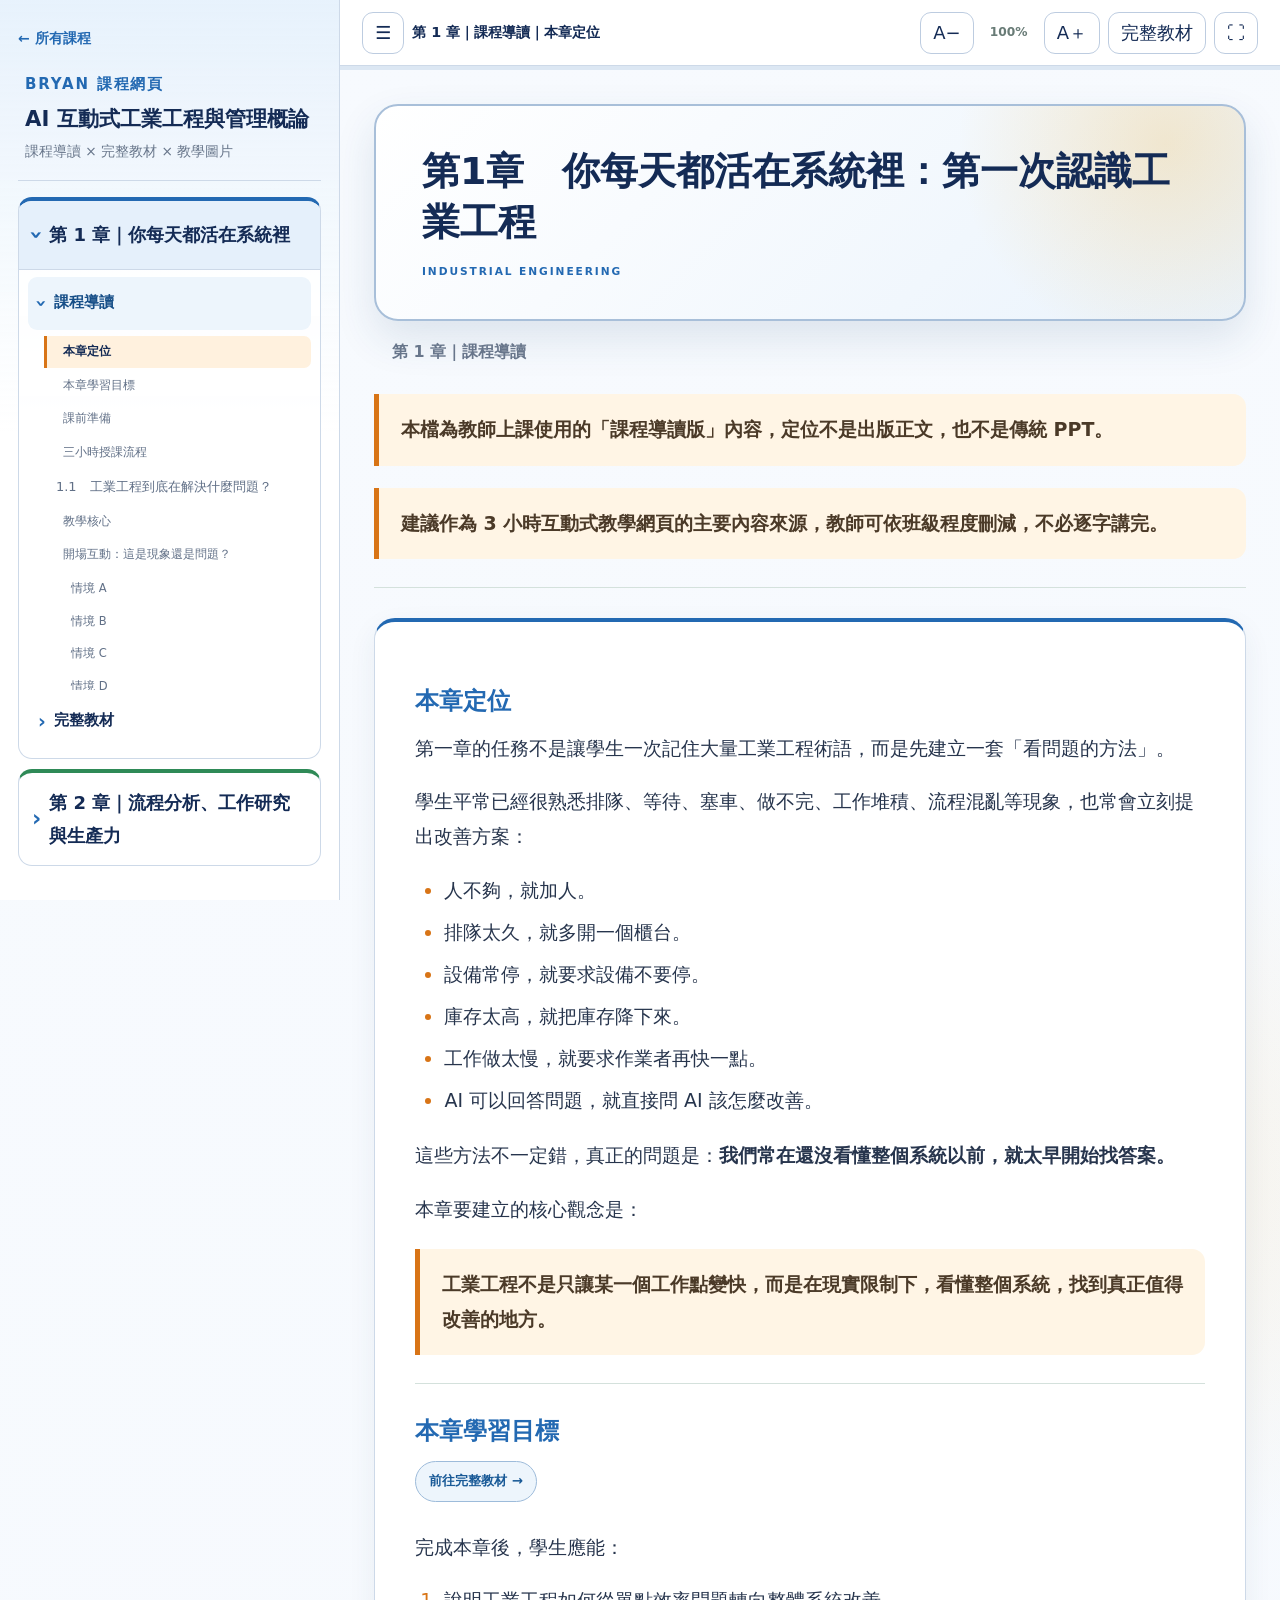
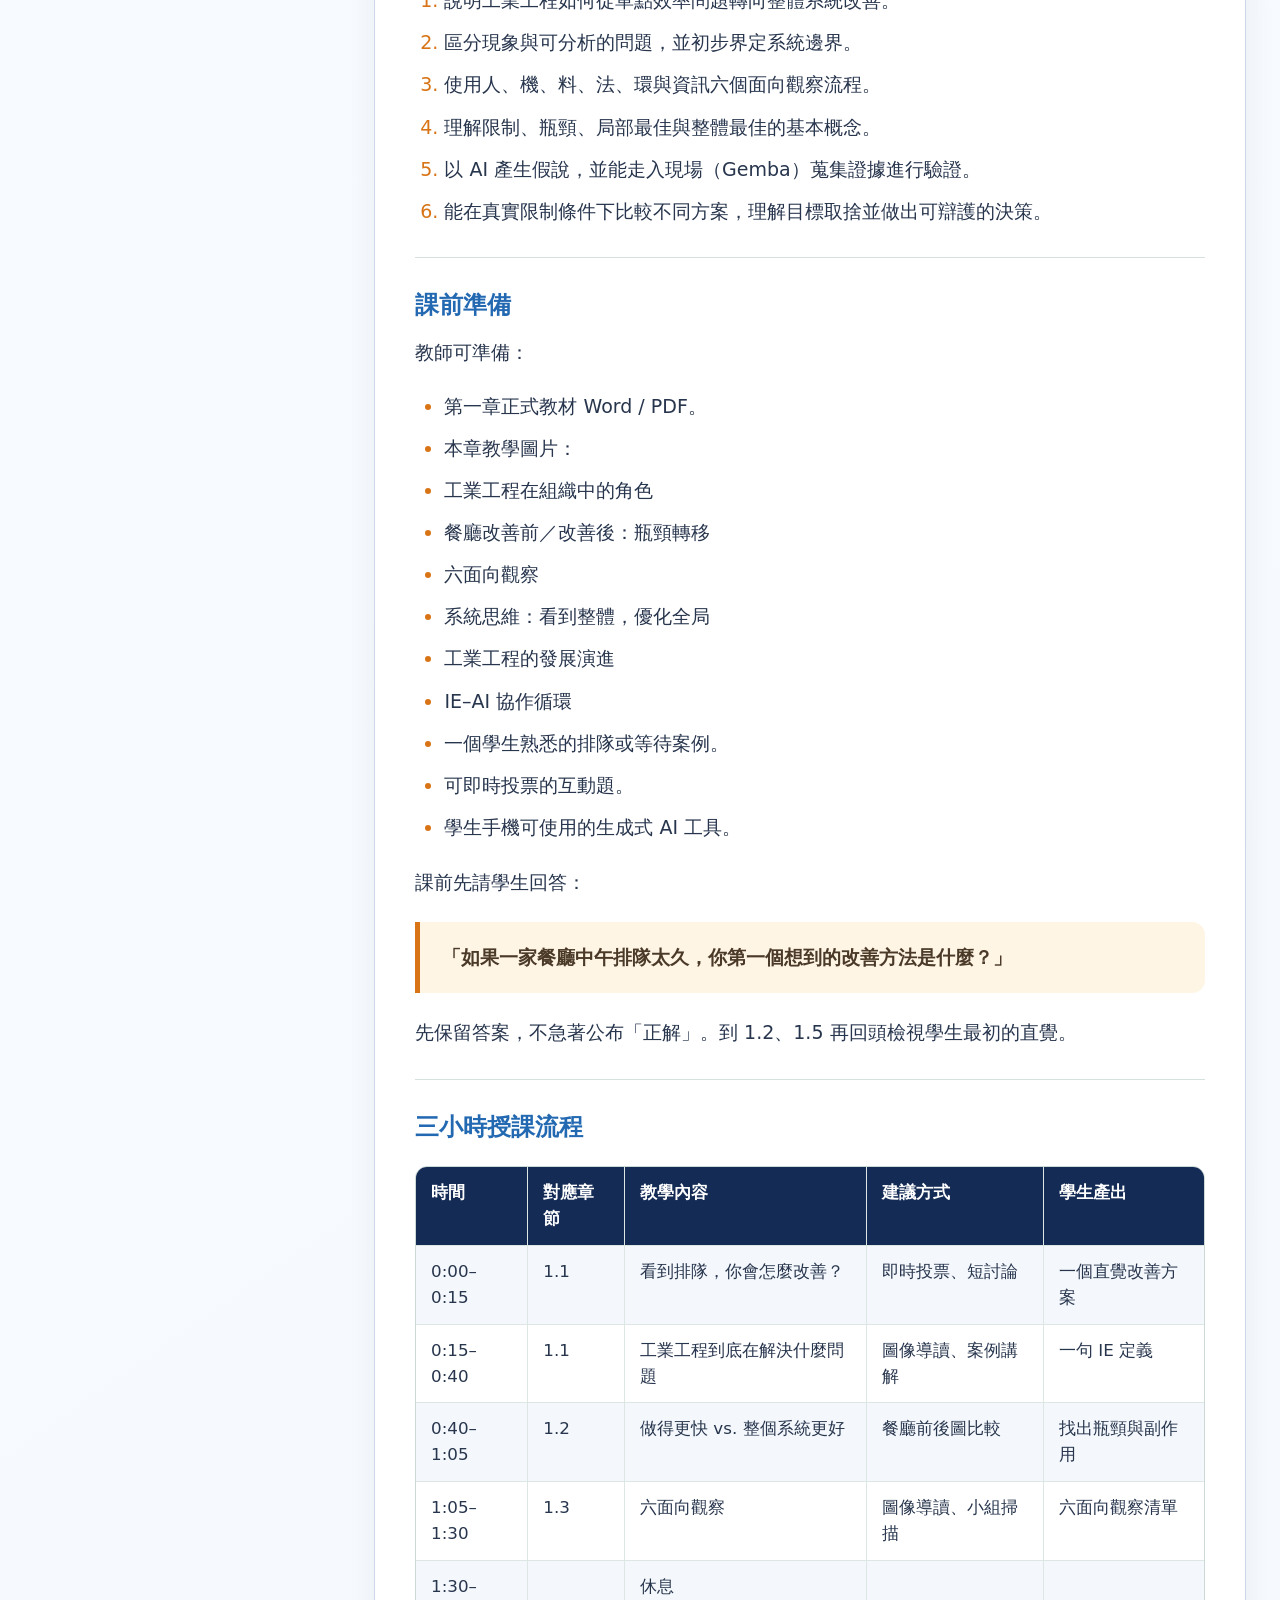
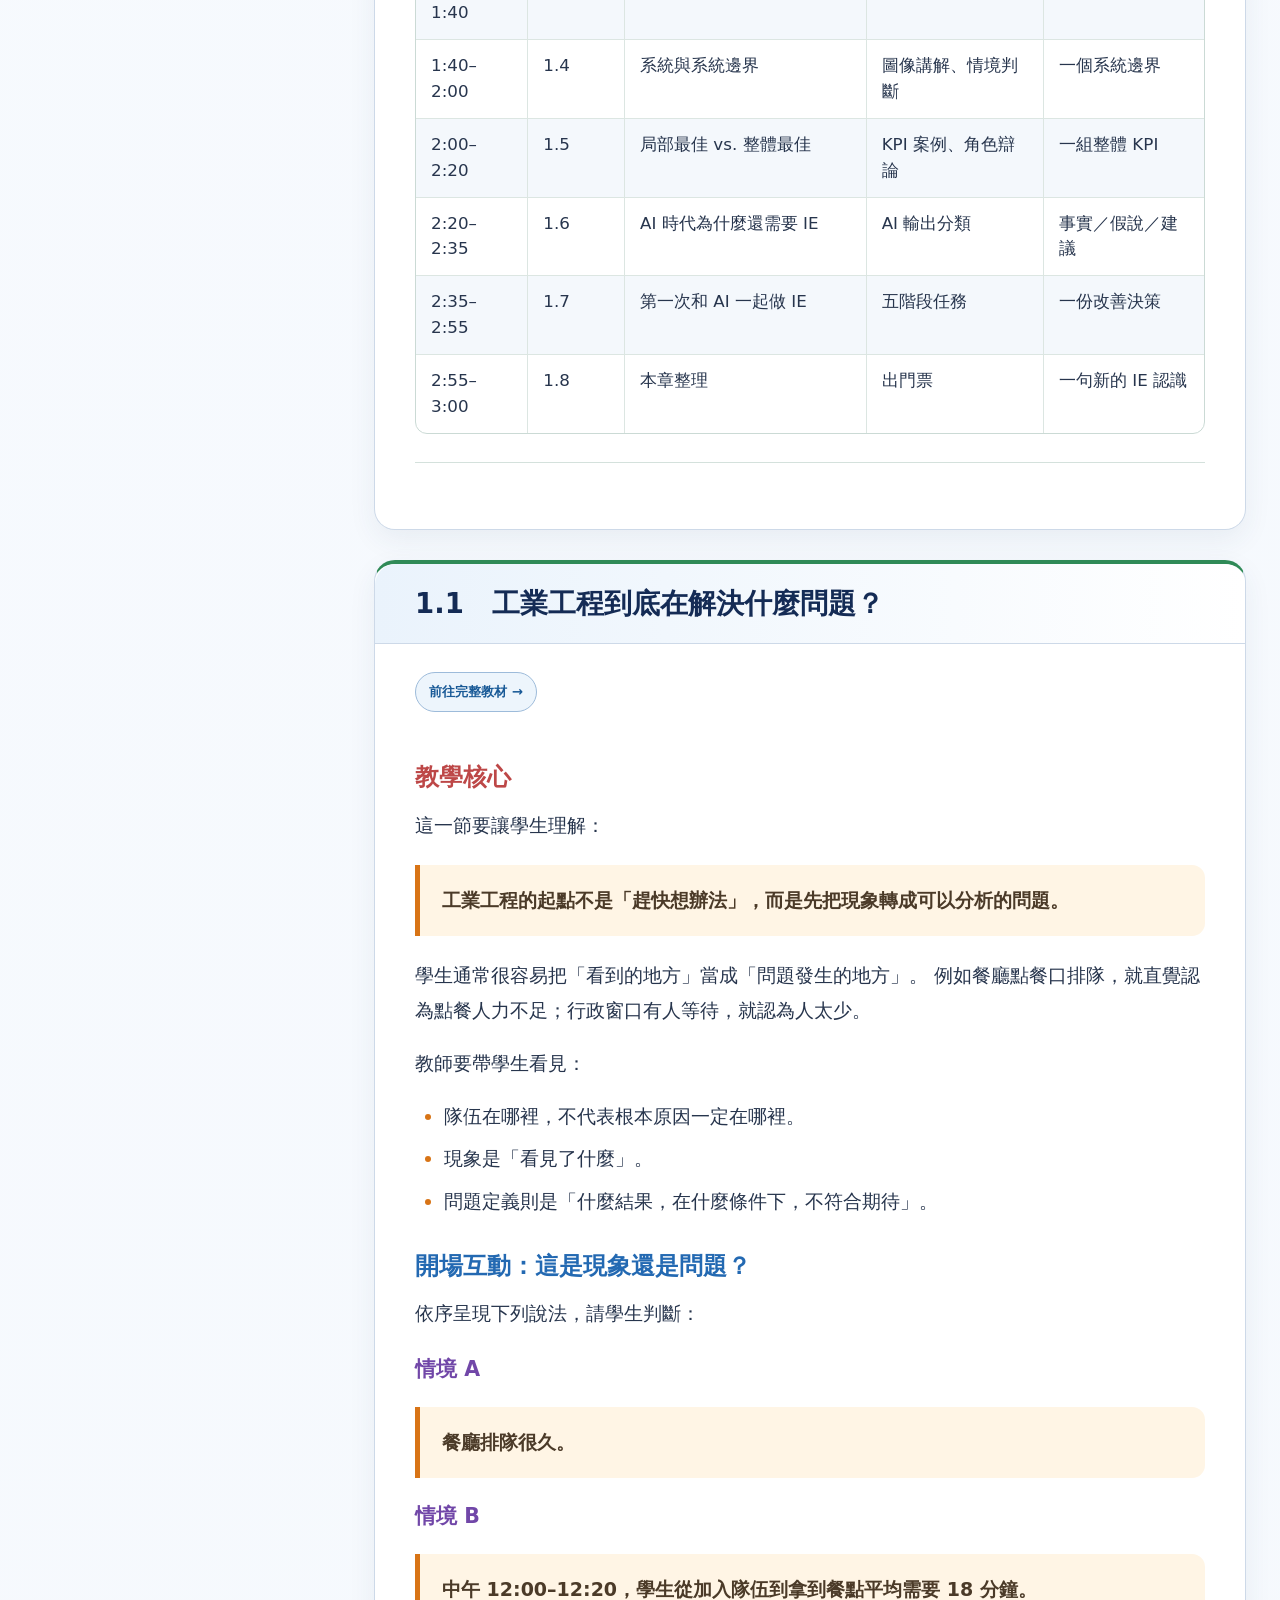
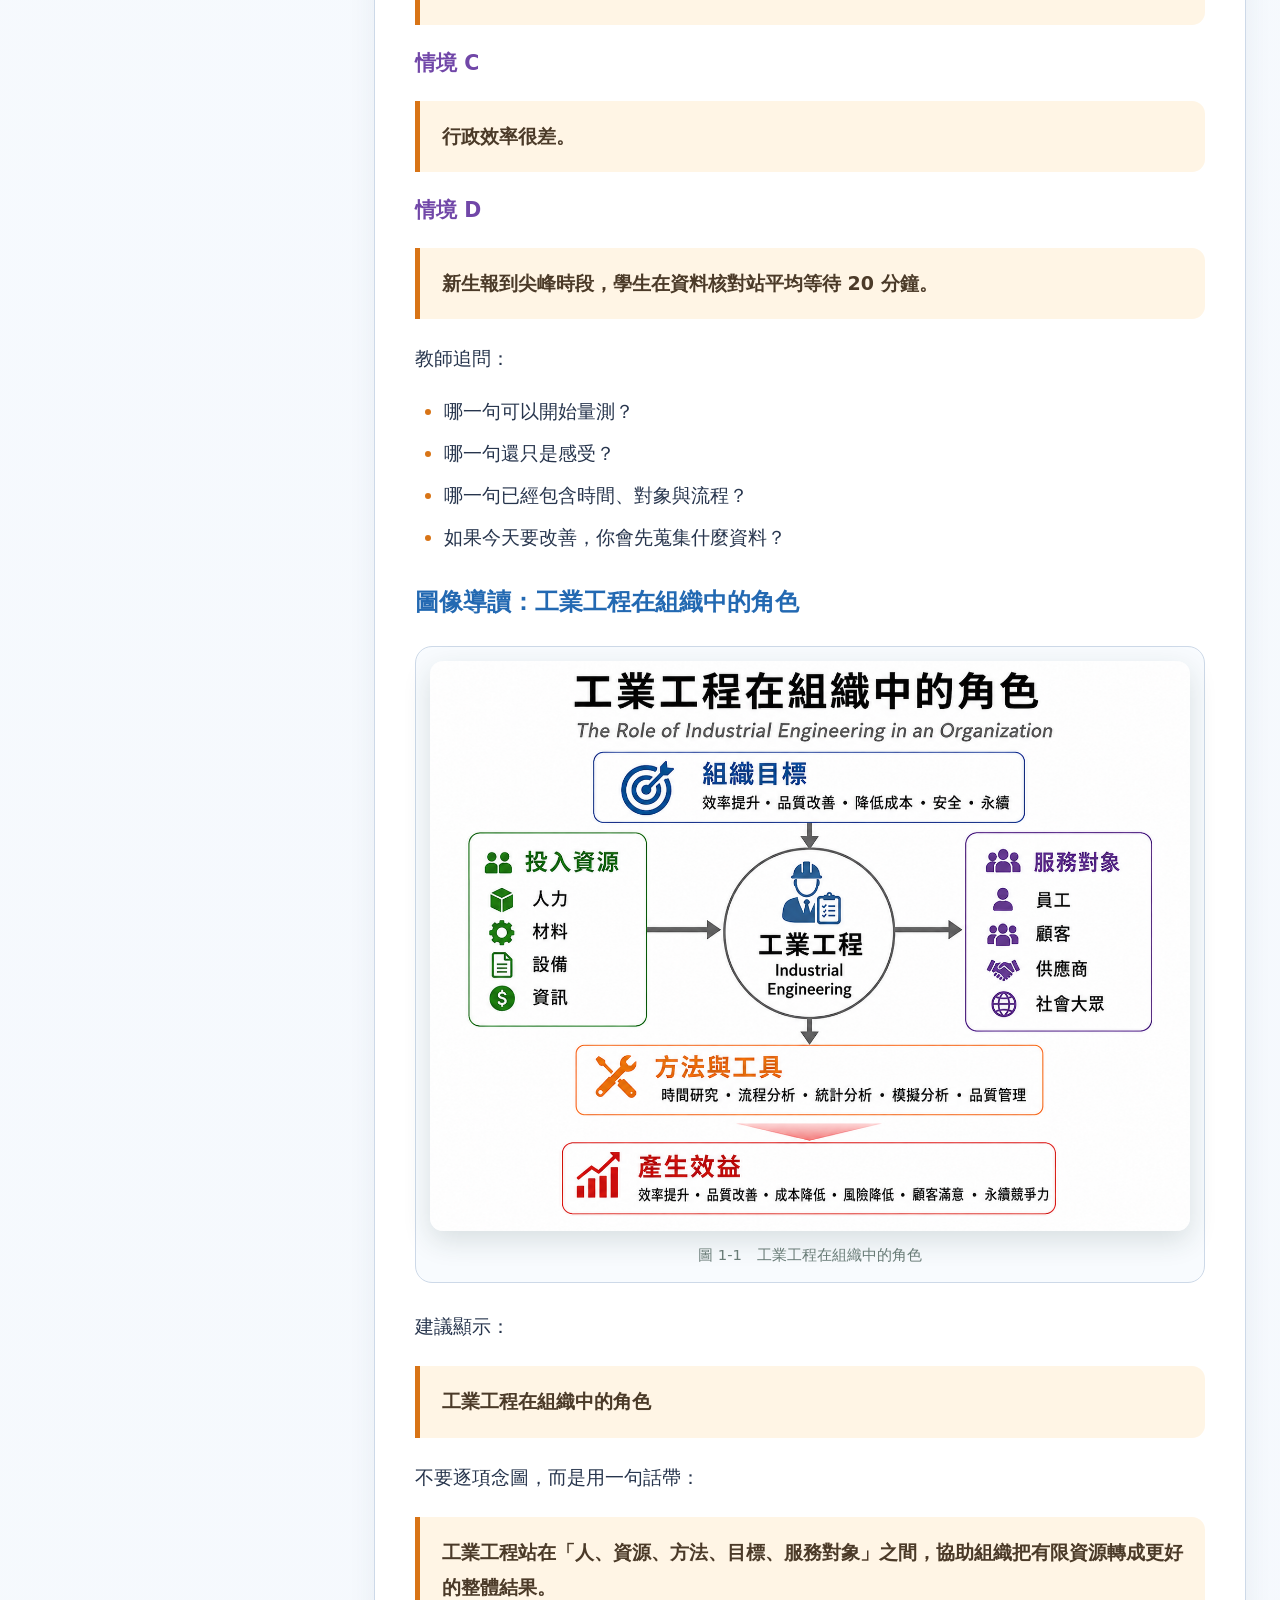
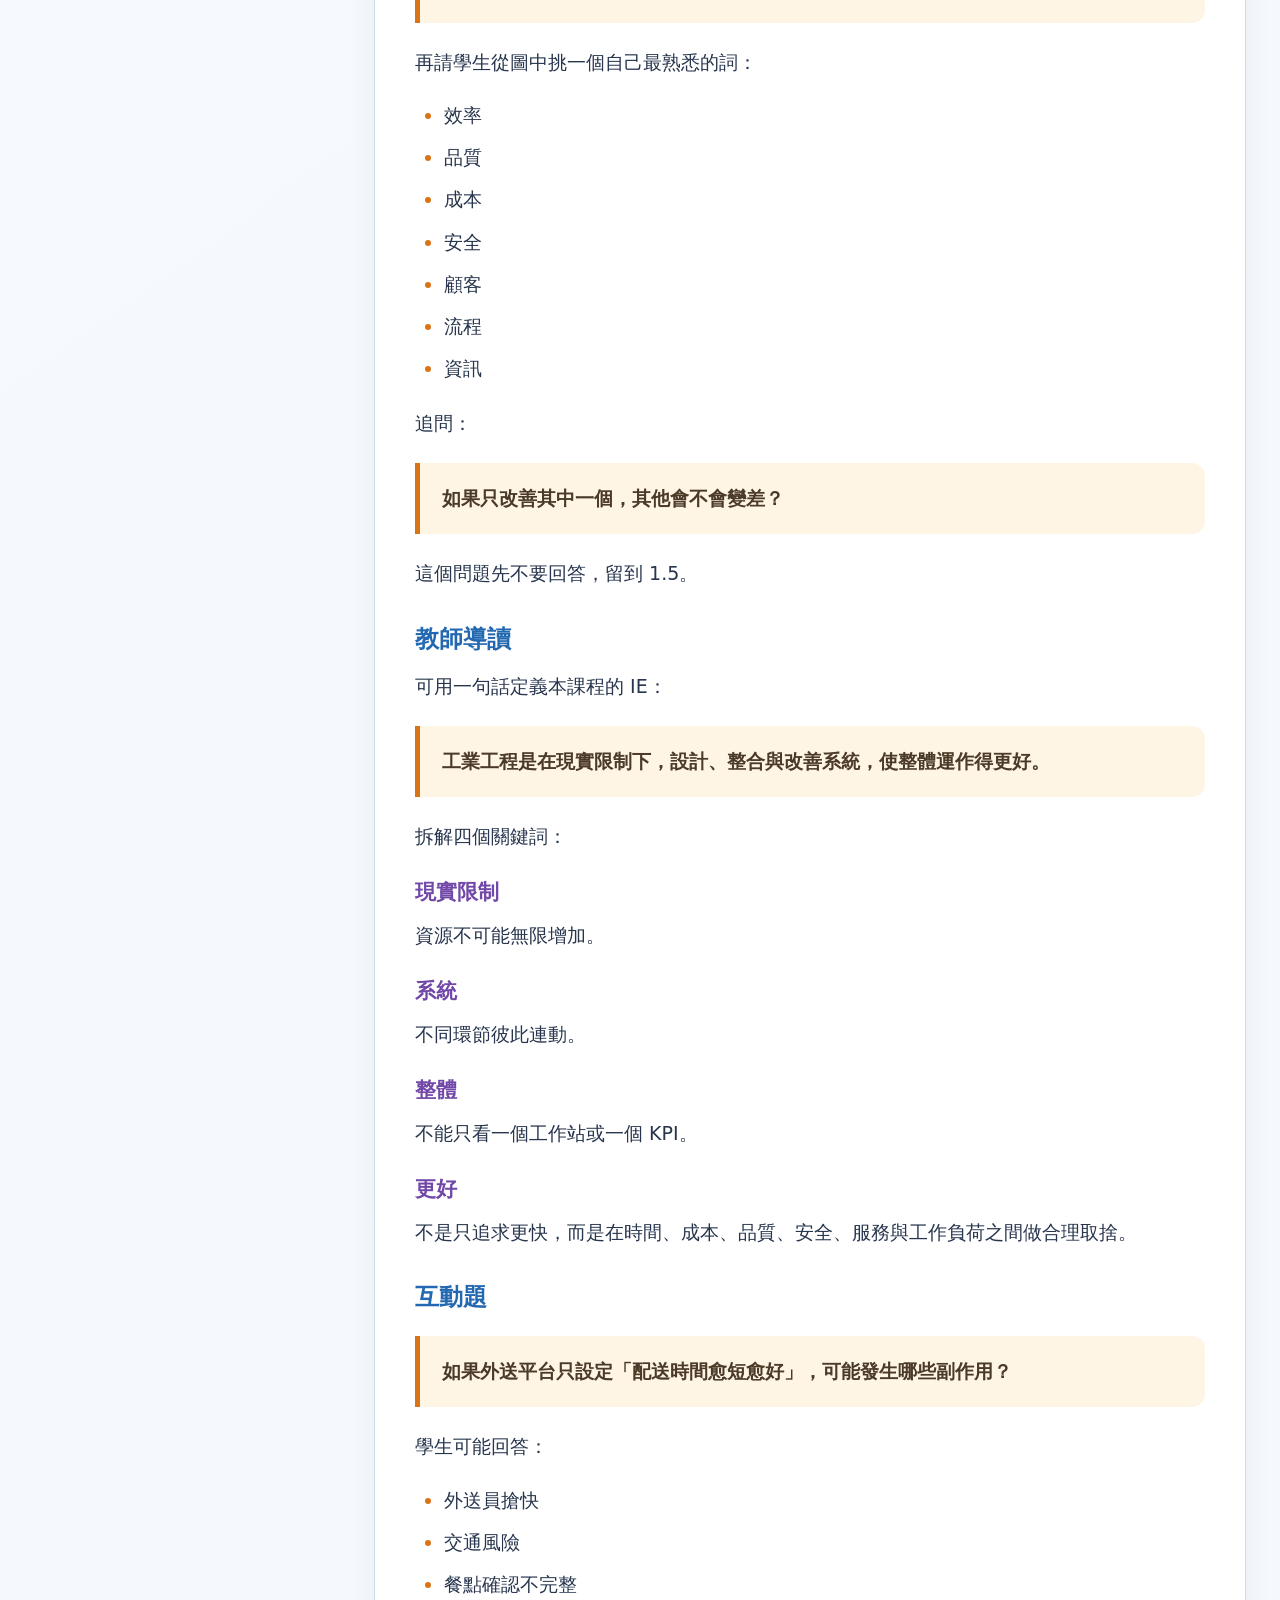
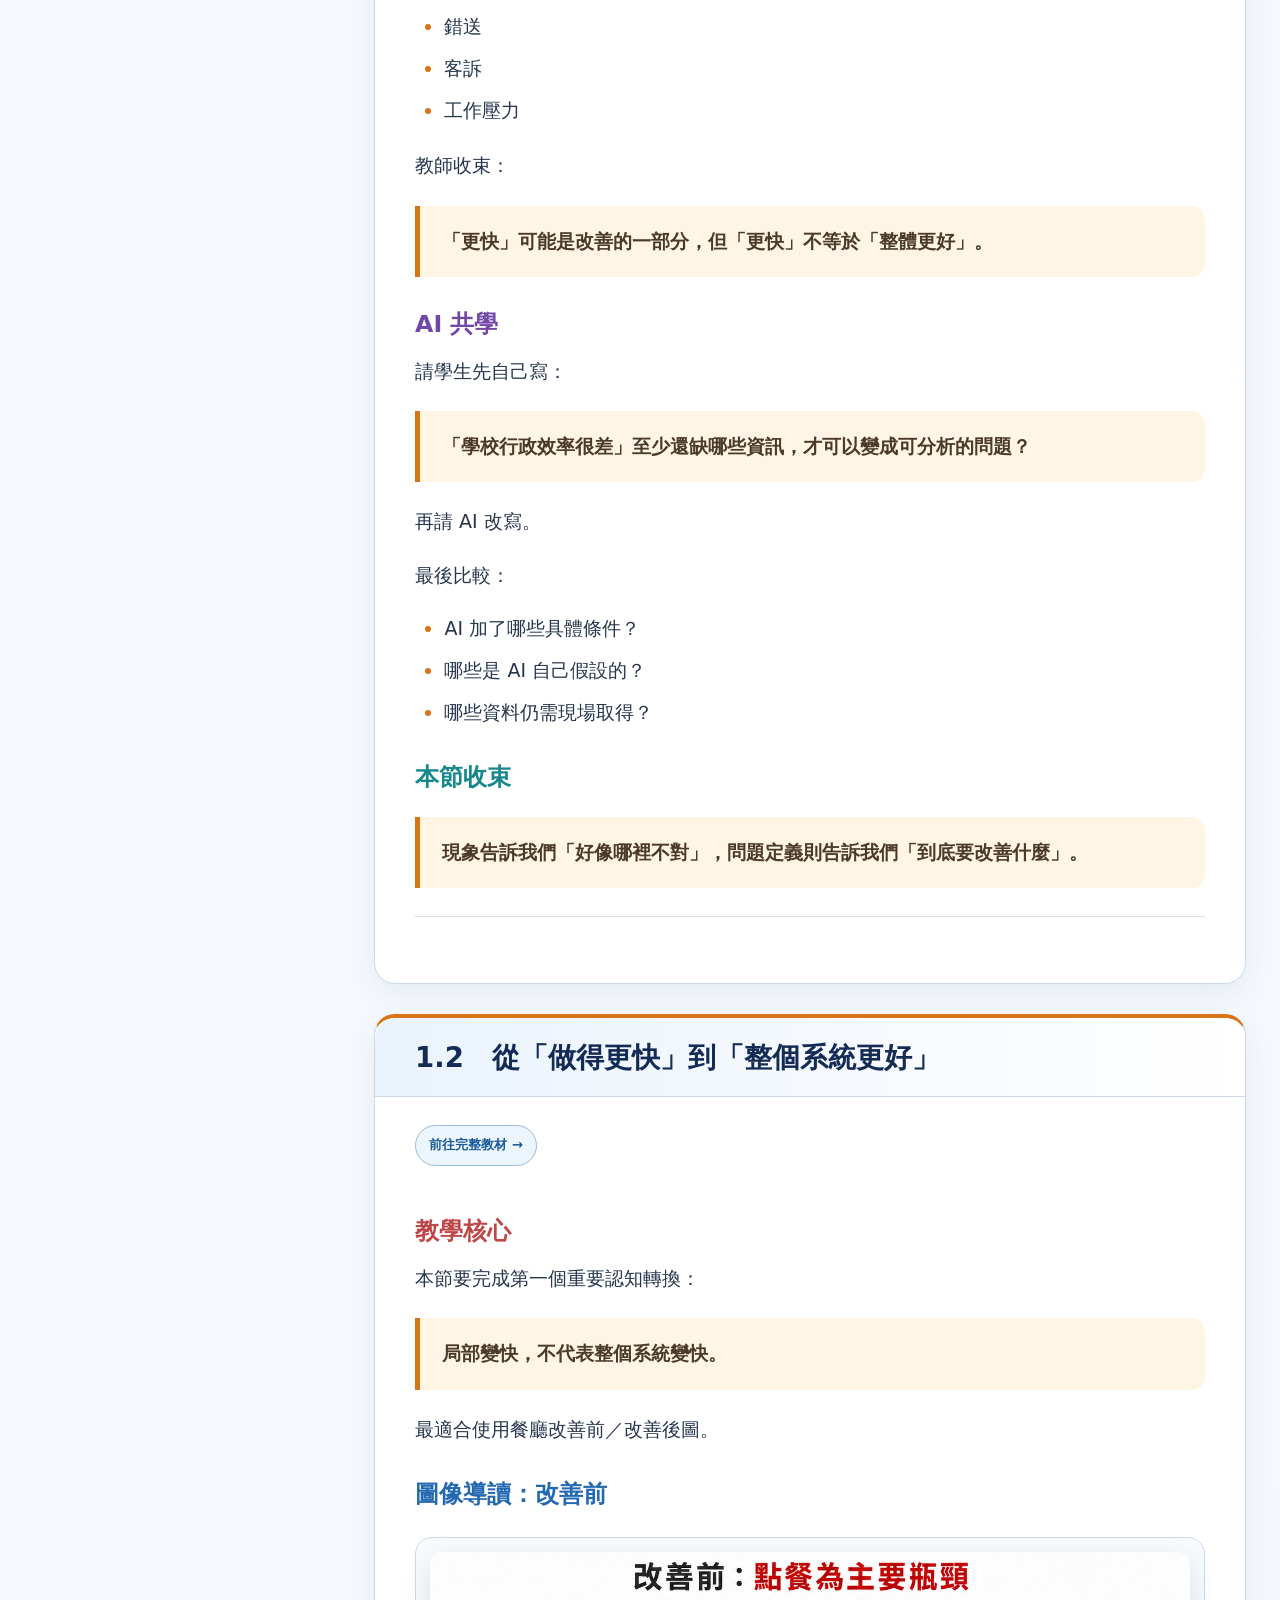
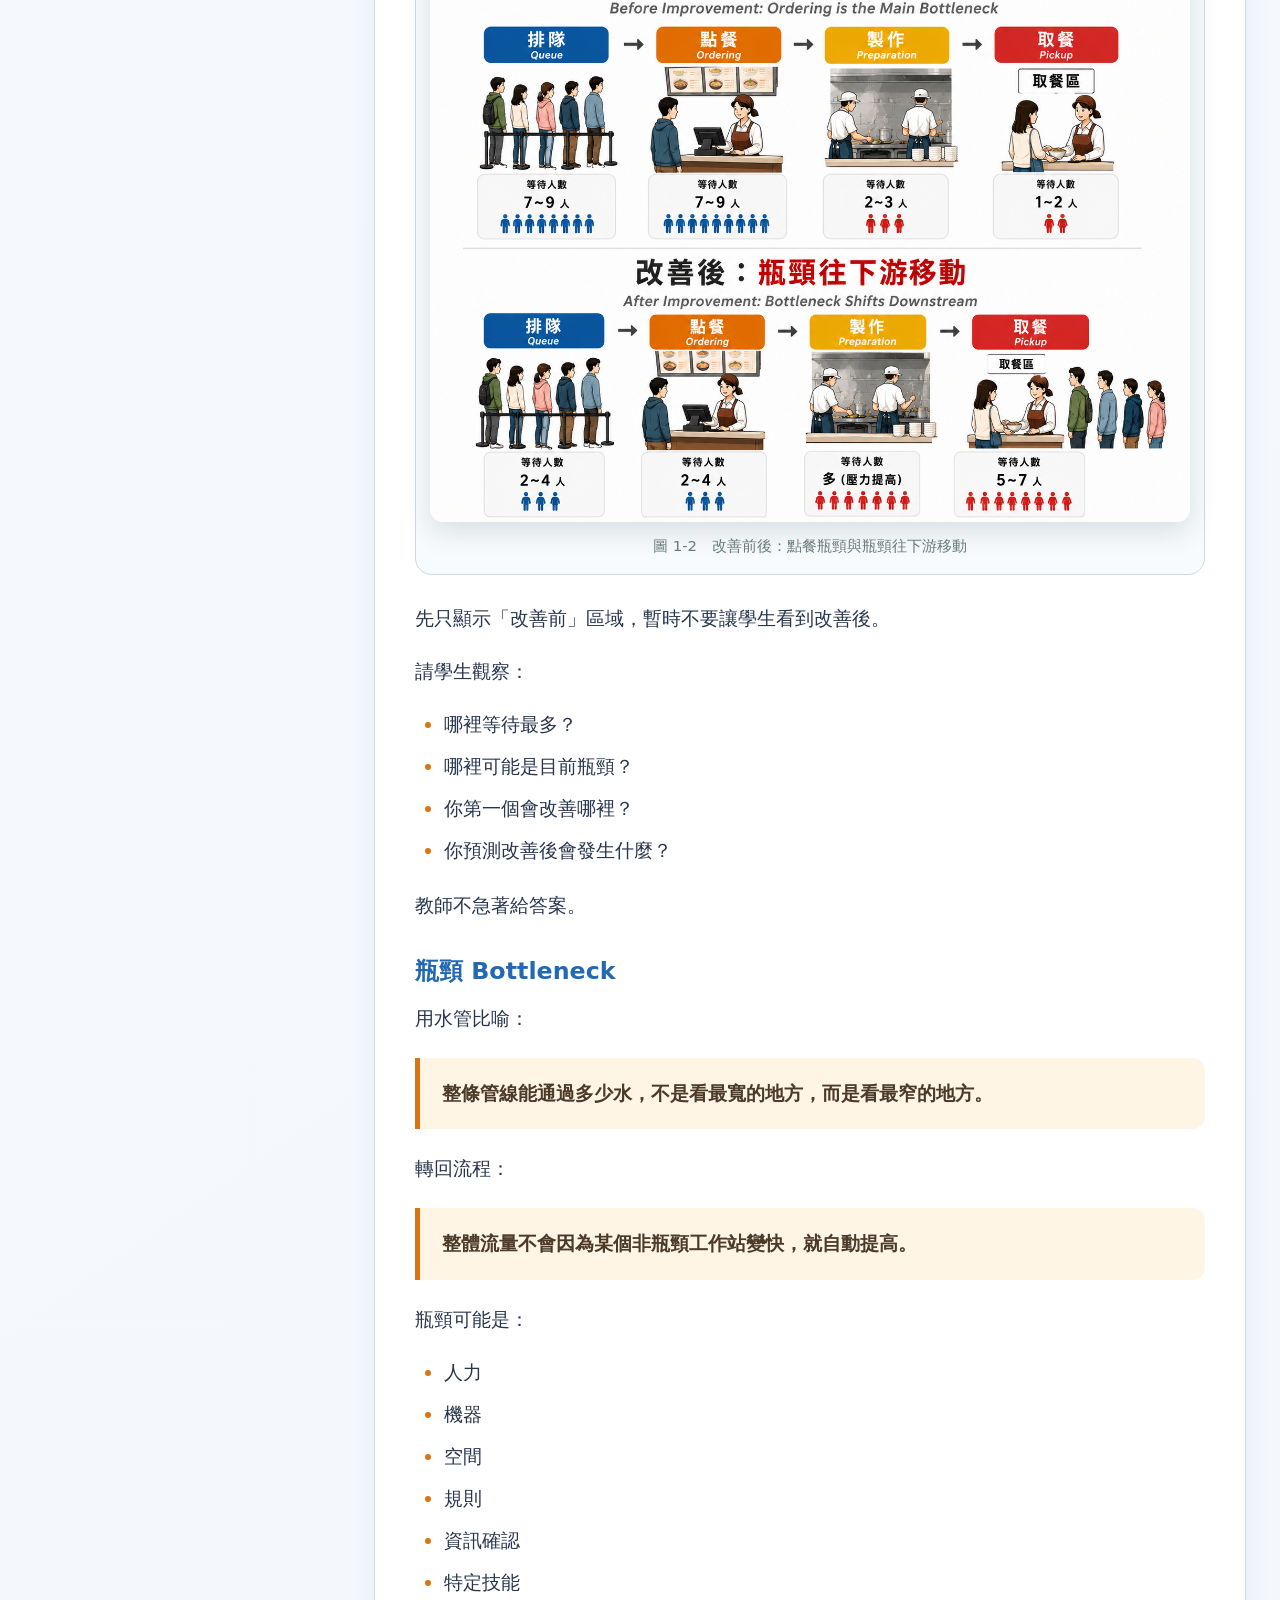
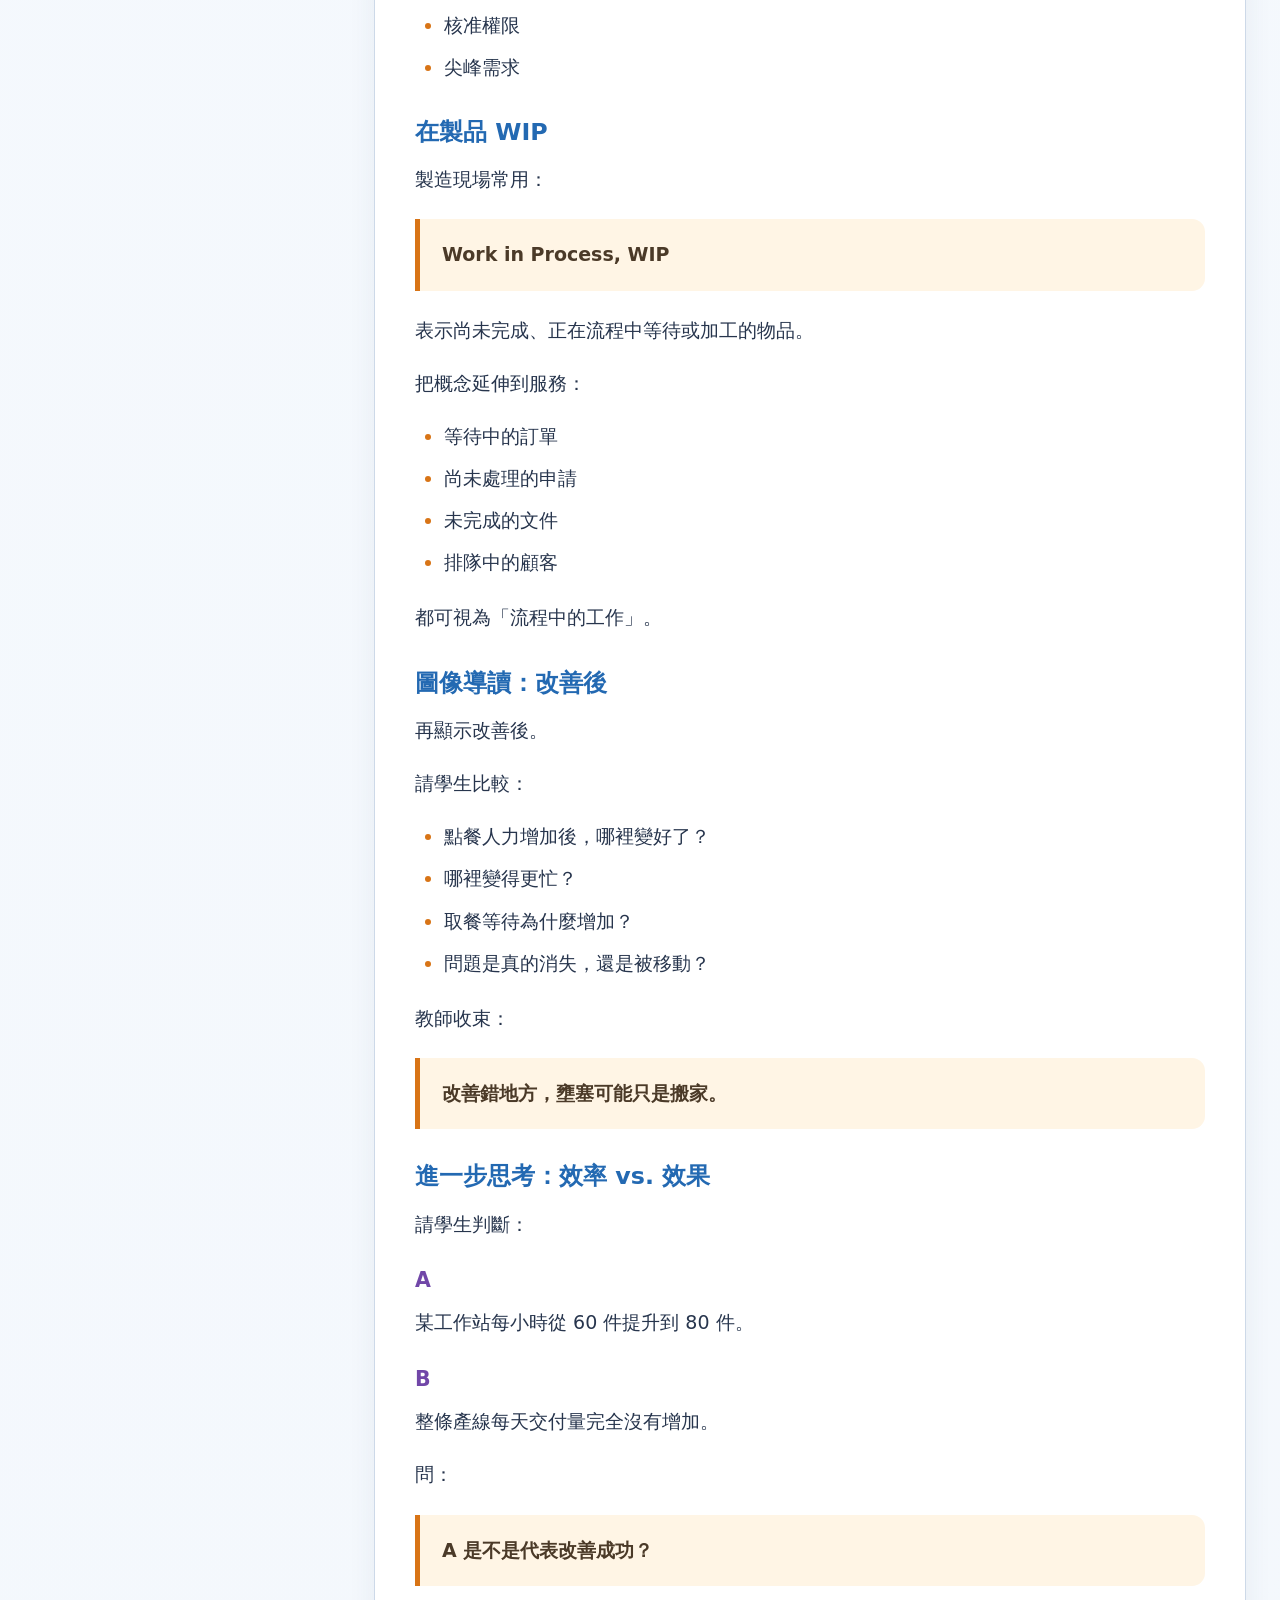
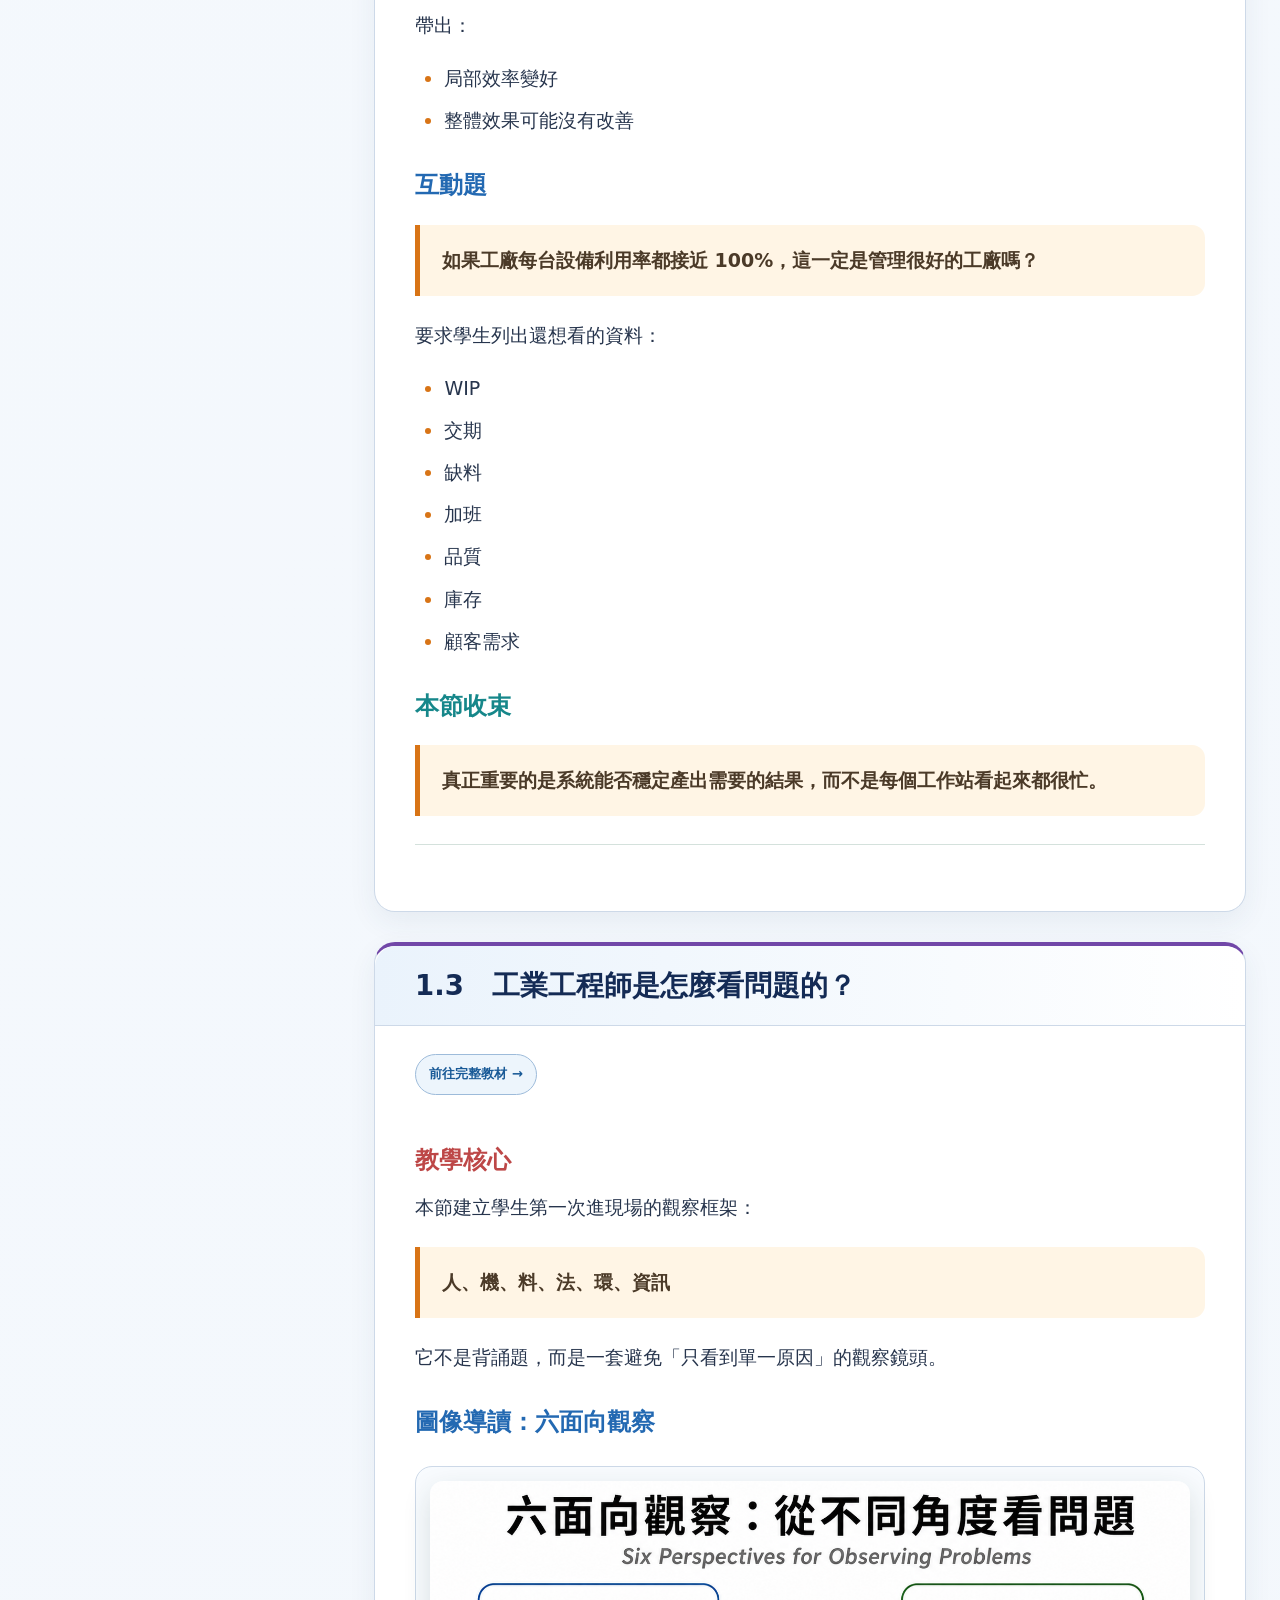
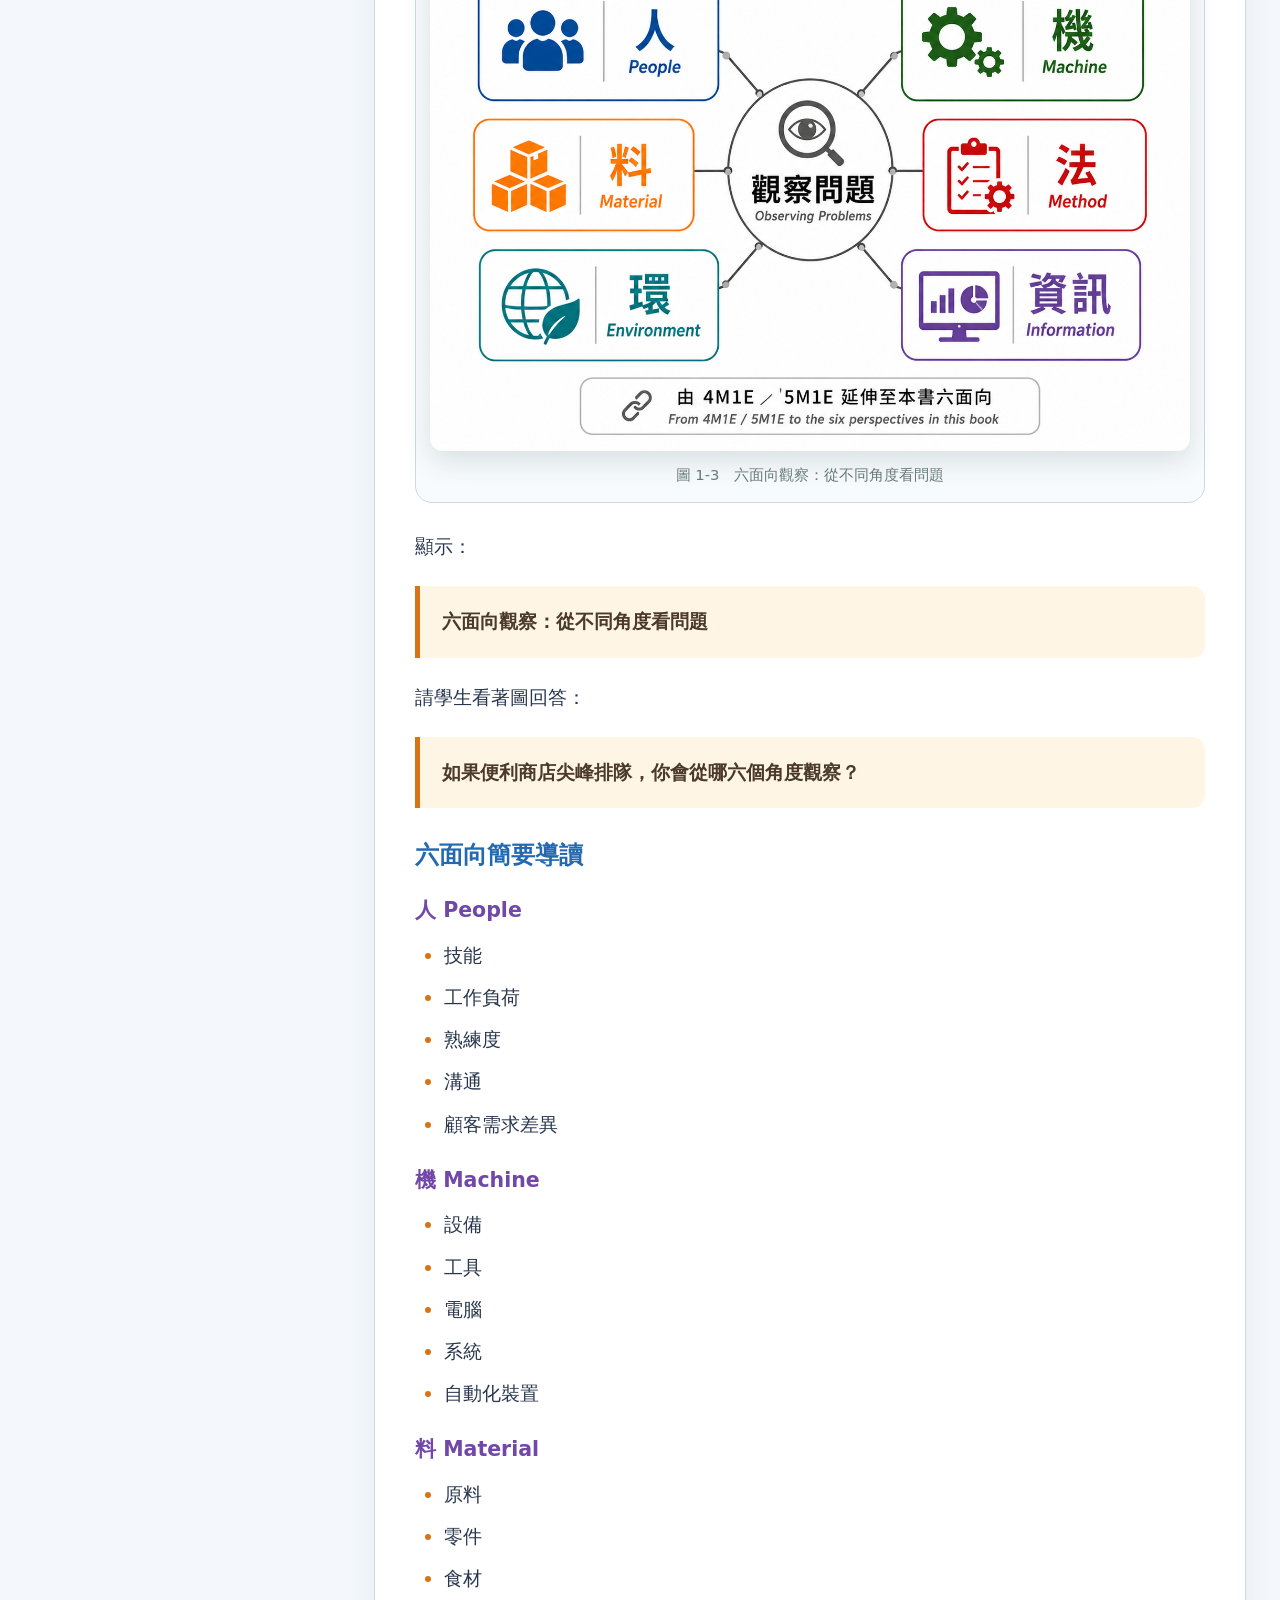
==== courses/industrial-engineering/index.html @ e5de8293 "Add files via upload 建立課程網站" ====
<!doctype html>
<html lang="zh-Hant">
<head>
  <meta charset="utf-8">
  <meta name="viewport" content="width=device-width, initial-scale=1">
  <meta name="description" content="AI 互動式工業工程與管理概論課程網頁">
  <title>AI 互動式工業工程與管理概論</title>
  <link rel="stylesheet" href="../../assets/course.css">
  <link rel="stylesheet" href="../../assets/theme.css">
</head>
<body data-storage-prefix="industrial-engineering">
  <aside class="sidebar" id="sidebar">
    <a class="course-home" href="../../index.html">← 所有課程</a>
    <div class="brand"><small>BRYAN 課程網頁</small><h1>AI 互動式工業工程與管理概論</h1><p>課程導讀 × 完整教材 × 教學圖片</p></div>
    <nav class="course-tree" aria-label="課程目錄">
      
      <section class="tree-chapter">
        <button class="tree-toggle chapter-toggle" type="button" data-chapter="1" aria-expanded="false" aria-controls="chapter-1-resources">第 1 章｜你每天都活在系統裡</button>
        <div class="tree-children" id="chapter-1-resources">
          <div class="resource-group">
            <button class="tree-toggle resource-toggle" type="button" data-chapter="1" data-view="guide" aria-expanded="false" aria-controls="ch1-guide-toc">課程導讀</button>
            <div class="resource-panel" id="ch1-guide-toc"><nav class="toc" data-toc-chapter="1" data-toc-view="guide"></nav></div>
          </div>
          <div class="resource-group">
            <button class="tree-toggle resource-toggle" type="button" data-chapter="1" data-view="full" aria-expanded="false" aria-controls="ch1-full-toc">完整教材</button>
            <div class="resource-panel" id="ch1-full-toc"><nav class="toc" data-toc-chapter="1" data-toc-view="full"></nav></div>
          </div>
        </div>
      </section>
      
      <section class="tree-chapter">
        <button class="tree-toggle chapter-toggle" type="button" data-chapter="2" aria-expanded="false" aria-controls="chapter-2-resources">第 2 章｜流程分析、工作研究與生產力</button>
        <div class="tree-children" id="chapter-2-resources">
          <div class="resource-group">
            <button class="tree-toggle resource-toggle" type="button" data-chapter="2" data-view="guide" aria-expanded="false" aria-controls="ch2-guide-toc">課程導讀</button>
            <div class="resource-panel" id="ch2-guide-toc"><nav class="toc" data-toc-chapter="2" data-toc-view="guide"></nav></div>
          </div>
          <div class="resource-group">
            <button class="tree-toggle resource-toggle" type="button" data-chapter="2" data-view="full" aria-expanded="false" aria-controls="ch2-full-toc">完整教材</button>
            <div class="resource-panel" id="ch2-full-toc"><nav class="toc" data-toc-chapter="2" data-toc-view="full"></nav></div>
          </div>
        </div>
      </section>
    </nav>
  </aside>
  <div class="backdrop" id="backdrop"></div>
  <header class="topbar">
    <div class="topbar-left"><button class="tool-button" id="menu-button" type="button" aria-label="收合或展開選單" aria-expanded="false">☰</button><span class="section-indicator" id="section-indicator"></span></div>
    <div class="topbar-actions">
      <button class="tool-button" id="font-down" type="button" aria-label="縮小字體">A−</button><span class="font-value" id="font-value">100%</span><button class="tool-button" id="font-up" type="button" aria-label="放大字體">A＋</button>
      <button class="tool-button" id="content-toggle" type="button">完整教材</button><button class="tool-button" id="fullscreen" type="button" aria-label="全螢幕">⛶</button>
    </div>
  </header>
  <div class="progress-track"><div class="progress-bar" id="progress-bar"></div></div>
  <main class="main"><div class="content-shell"><article class="content-page" data-chapter="1" data-view="guide">
<h1 class="hero">第1章　你每天都活在系統裡：第一次認識工業工程</h1>
<p class="part-label">第 1 章｜課程導讀</p>
<blockquote>本檔為教師上課使用的「課程導讀版」內容，定位不是出版正文，也不是傳統 PPT。</blockquote>
<blockquote>建議作為 3 小時互動式教學網頁的主要內容來源，教師可依班級程度刪減，不必逐字講完。</blockquote>
<hr>
<section class="lesson-section">
<h3 id="ie-ch01-guide-1" data-nav-heading data-depth="2">本章定位</h3>
<p>第一章的任務不是讓學生一次記住大量工業工程術語，而是先建立一套「看問題的方法」。</p>
<p>學生平常已經很熟悉排隊、等待、塞車、做不完、工作堆積、流程混亂等現象，也常會立刻提出改善方案：</p>
<ul>
<li>人不夠，就加人。</li>
<li>排隊太久，就多開一個櫃台。</li>
<li>設備常停，就要求設備不要停。</li>
<li>庫存太高，就把庫存降下來。</li>
<li>工作做太慢，就要求作業者再快一點。</li>
<li>AI 可以回答問題，就直接問 AI 該怎麼改善。</li>
</ul>
<p>這些方法不一定錯，真正的問題是：<strong>我們常在還沒看懂整個系統以前，就太早開始找答案。</strong></p>
<p>本章要建立的核心觀念是：</p>
<blockquote>工業工程不是只讓某一個工作點變快，而是在現實限制下，看懂整個系統，找到真正值得改善的地方。</blockquote>
<hr>
<h3 id="ie-ch01-guide-2" data-nav-heading data-depth="2">本章學習目標</h3>
<p>完成本章後，學生應能：</p>
<ol>
<li>說明工業工程如何從單點效率問題轉向整體系統改善。</li>
<li>區分現象與可分析的問題，並初步界定系統邊界。</li>
<li>使用人、機、料、法、環與資訊六個面向觀察流程。</li>
<li>理解限制、瓶頸、局部最佳與整體最佳的基本概念。</li>
<li>以 AI 產生假說，並能走入現場（Gemba）蒐集證據進行驗證。</li>
<li>能在真實限制條件下比較不同方案，理解目標取捨並做出可辯護的決策。</li>
</ol>
<hr>
<h3 id="ie-ch01-guide-3" data-nav-heading data-depth="2">課前準備</h3>
<p>教師可準備：</p>
<ul>
<li>第一章正式教材 Word / PDF。</li>
<li>本章教學圖片：</li>
<li>工業工程在組織中的角色</li>
<li>餐廳改善前／改善後：瓶頸轉移</li>
<li>六面向觀察</li>
<li>系統思維：看到整體，優化全局</li>
<li>工業工程的發展演進</li>
<li>IE–AI 協作循環</li>
<li>一個學生熟悉的排隊或等待案例。</li>
<li>可即時投票的互動題。</li>
<li>學生手機可使用的生成式 AI 工具。</li>
</ul>
<p>課前先請學生回答：</p>
<blockquote>「如果一家餐廳中午排隊太久，你第一個想到的改善方法是什麼？」</blockquote>
<p>先保留答案，不急著公布「正解」。到 1.2、1.5 再回頭檢視學生最初的直覺。</p>
<hr>
<h3 id="ie-ch01-guide-4" data-nav-heading data-depth="2">三小時授課流程</h3>
<div class="table-wrap"><table><tbody><tr><th>時間</th><th>對應章節</th><th>教學內容</th><th>建議方式</th><th>學生產出</th></tr><tr><td>0:00–0:15</td><td>1.1</td><td>看到排隊，你會怎麼改善？</td><td>即時投票、短討論</td><td>一個直覺改善方案</td></tr><tr><td>0:15–0:40</td><td>1.1</td><td>工業工程到底在解決什麼問題</td><td>圖像導讀、案例講解</td><td>一句 IE 定義</td></tr><tr><td>0:40–1:05</td><td>1.2</td><td>做得更快 vs. 整個系統更好</td><td>餐廳前後圖比較</td><td>找出瓶頸與副作用</td></tr><tr><td>1:05–1:30</td><td>1.3</td><td>六面向觀察</td><td>圖像導讀、小組掃描</td><td>六面向觀察清單</td></tr><tr><td>1:30–1:40</td><td></td><td>休息</td><td></td><td></td></tr><tr><td>1:40–2:00</td><td>1.4</td><td>系統與系統邊界</td><td>圖像講解、情境判斷</td><td>一個系統邊界</td></tr><tr><td>2:00–2:20</td><td>1.5</td><td>局部最佳 vs. 整體最佳</td><td>KPI 案例、角色辯論</td><td>一組整體 KPI</td></tr><tr><td>2:20–2:35</td><td>1.6</td><td>AI 時代為什麼還需要 IE</td><td>AI 輸出分類</td><td>事實／假說／建議</td></tr><tr><td>2:35–2:55</td><td>1.7</td><td>第一次和 AI 一起做 IE</td><td>五階段任務</td><td>一份改善決策</td></tr><tr><td>2:55–3:00</td><td>1.8</td><td>本章整理</td><td>出門票</td><td>一句新的 IE 認識</td></tr></tbody></table></div>
<hr>
</section>
<section class="lesson-section">
<h2 id="ie-ch01-guide-5" data-nav-heading data-depth="1">1.1　工業工程到底在解決什麼問題？</h2>
<h3 class="prompt-heading prompt-teacher" id="ie-ch01-guide-6" data-nav-heading data-depth="2">教學核心</h3>
<p>這一節要讓學生理解：</p>
<blockquote>工業工程的起點不是「趕快想辦法」，而是先把現象轉成可以分析的問題。</blockquote>
<p>學生通常很容易把「看到的地方」當成「問題發生的地方」。 例如餐廳點餐口排隊，就直覺認為點餐人力不足；行政窗口有人等待，就認為人太少。</p>
<p>教師要帶學生看見：</p>
<ul>
<li>隊伍在哪裡，不代表根本原因一定在哪裡。</li>
<li>現象是「看見了什麼」。</li>
<li>問題定義則是「什麼結果，在什麼條件下，不符合期待」。</li>
</ul>
<h3 id="ie-ch01-guide-7" data-nav-heading data-depth="2">開場互動：這是現象還是問題？</h3>
<p>依序呈現下列說法，請學生判斷：</p>
<h4 id="ie-ch01-guide-8" data-nav-heading data-depth="3">情境 A</h4>
<blockquote>餐廳排隊很久。</blockquote>
<h4 id="ie-ch01-guide-9" data-nav-heading data-depth="3">情境 B</h4>
<blockquote>中午 12:00–12:20，學生從加入隊伍到拿到餐點平均需要 18 分鐘。</blockquote>
<h4 id="ie-ch01-guide-10" data-nav-heading data-depth="3">情境 C</h4>
<blockquote>行政效率很差。</blockquote>
<h4 id="ie-ch01-guide-11" data-nav-heading data-depth="3">情境 D</h4>
<blockquote>新生報到尖峰時段，學生在資料核對站平均等待 20 分鐘。</blockquote>
<p>教師追問：</p>
<ul>
<li>哪一句可以開始量測？</li>
<li>哪一句還只是感受？</li>
<li>哪一句已經包含時間、對象與流程？</li>
<li>如果今天要改善，你會先蒐集什麼資料？</li>
</ul>
<h3 id="ie-ch01-guide-12" data-nav-heading data-depth="2">圖像導讀：工業工程在組織中的角色</h3>
<figure class="guide-figure"><img src="assets/ch01-image-01.png" alt="圖 1-1　工業工程在組織中的角色" loading="lazy"><figcaption>圖 1-1　工業工程在組織中的角色</figcaption></figure>
<p>建議顯示：</p>
<blockquote><strong>工業工程在組織中的角色</strong></blockquote>
<p>不要逐項念圖，而是用一句話帶：</p>
<blockquote>工業工程站在「人、資源、方法、目標、服務對象」之間，協助組織把有限資源轉成更好的整體結果。</blockquote>
<p>再請學生從圖中挑一個自己最熟悉的詞：</p>
<ul>
<li>效率</li>
<li>品質</li>
<li>成本</li>
<li>安全</li>
<li>顧客</li>
<li>流程</li>
<li>資訊</li>
</ul>
<p>追問：</p>
<blockquote>如果只改善其中一個，其他會不會變差？</blockquote>
<p>這個問題先不要回答，留到 1.5。</p>
<h3 id="ie-ch01-guide-13" data-nav-heading data-depth="2">教師導讀</h3>
<p>可用一句話定義本課程的 IE：</p>
<blockquote><strong>工業工程是在現實限制下，設計、整合與改善系統，使整體運作得更好。</strong></blockquote>
<p>拆解四個關鍵詞：</p>
<h4 id="ie-ch01-guide-14" data-nav-heading data-depth="3">現實限制</h4>
<p>資源不可能無限增加。</p>
<h4 id="ie-ch01-guide-15" data-nav-heading data-depth="3">系統</h4>
<p>不同環節彼此連動。</p>
<h4 id="ie-ch01-guide-16" data-nav-heading data-depth="3">整體</h4>
<p>不能只看一個工作站或一個 KPI。</p>
<h4 id="ie-ch01-guide-17" data-nav-heading data-depth="3">更好</h4>
<p>不是只追求更快，而是在時間、成本、品質、安全、服務與工作負荷之間做合理取捨。</p>
<h3 id="ie-ch01-guide-18" data-nav-heading data-depth="2">互動題</h3>
<blockquote>如果外送平台只設定「配送時間愈短愈好」，可能發生哪些副作用？</blockquote>
<p>學生可能回答：</p>
<ul>
<li>外送員搶快</li>
<li>交通風險</li>
<li>餐點確認不完整</li>
<li>錯送</li>
<li>客訴</li>
<li>工作壓力</li>
</ul>
<p>教師收束：</p>
<blockquote>「更快」可能是改善的一部分，但「更快」不等於「整體更好」。</blockquote>
<h3 class="prompt-heading prompt-ai" id="ie-ch01-guide-19" data-nav-heading data-depth="2">AI 共學</h3>
<p>請學生先自己寫：</p>
<blockquote>「學校行政效率很差」至少還缺哪些資訊，才可以變成可分析的問題？</blockquote>
<p>再請 AI 改寫。</p>
<p>最後比較：</p>
<ul>
<li>AI 加了哪些具體條件？</li>
<li>哪些是 AI 自己假設的？</li>
<li>哪些資料仍需現場取得？</li>
</ul>
<h3 class="prompt-heading prompt-summary" id="ie-ch01-guide-20" data-nav-heading data-depth="2">本節收束</h3>
<blockquote><strong>現象告訴我們「好像哪裡不對」，問題定義則告訴我們「到底要改善什麼」。</strong></blockquote>
<hr>
</section>
<section class="lesson-section">
<h2 id="ie-ch01-guide-21" data-nav-heading data-depth="1">1.2　從「做得更快」到「整個系統更好」</h2>
<h3 class="prompt-heading prompt-teacher" id="ie-ch01-guide-22" data-nav-heading data-depth="2">教學核心</h3>
<p>本節要完成第一個重要認知轉換：</p>
<blockquote><strong>局部變快，不代表整個系統變快。</strong></blockquote>
<p>最適合使用餐廳改善前／改善後圖。</p>
<h3 id="ie-ch01-guide-23" data-nav-heading data-depth="2">圖像導讀：改善前</h3>
<figure class="guide-figure"><img src="assets/ch01-image-02.png" alt="圖 1-2　改善前後：點餐瓶頸與瓶頸往下游移動" loading="lazy"><figcaption>圖 1-2　改善前後：點餐瓶頸與瓶頸往下游移動</figcaption></figure>
<p>先只顯示「改善前」區域，暫時不要讓學生看到改善後。</p>
<p>請學生觀察：</p>
<ul>
<li>哪裡等待最多？</li>
<li>哪裡可能是目前瓶頸？</li>
<li>你第一個會改善哪裡？</li>
<li>你預測改善後會發生什麼？</li>
</ul>
<p>教師不急著給答案。</p>
<h3 id="ie-ch01-guide-24" data-nav-heading data-depth="2">瓶頸 Bottleneck</h3>
<p>用水管比喻：</p>
<blockquote>整條管線能通過多少水，不是看最寬的地方，而是看最窄的地方。</blockquote>
<p>轉回流程：</p>
<blockquote>整體流量不會因為某個非瓶頸工作站變快，就自動提高。</blockquote>
<p>瓶頸可能是：</p>
<ul>
<li>人力</li>
<li>機器</li>
<li>空間</li>
<li>規則</li>
<li>資訊確認</li>
<li>特定技能</li>
<li>核准權限</li>
<li>尖峰需求</li>
</ul>
<h3 id="ie-ch01-guide-25" data-nav-heading data-depth="2">在製品 WIP</h3>
<p>製造現場常用：</p>
<blockquote><strong>Work in Process, WIP</strong></blockquote>
<p>表示尚未完成、正在流程中等待或加工的物品。</p>
<p>把概念延伸到服務：</p>
<ul>
<li>等待中的訂單</li>
<li>尚未處理的申請</li>
<li>未完成的文件</li>
<li>排隊中的顧客</li>
</ul>
<p>都可視為「流程中的工作」。</p>
<h3 id="ie-ch01-guide-26" data-nav-heading data-depth="2">圖像導讀：改善後</h3>
<p>再顯示改善後。</p>
<p>請學生比較：</p>
<ul>
<li>點餐人力增加後，哪裡變好了？</li>
<li>哪裡變得更忙？</li>
<li>取餐等待為什麼增加？</li>
<li>問題是真的消失，還是被移動？</li>
</ul>
<p>教師收束：</p>
<blockquote><strong>改善錯地方，壅塞可能只是搬家。</strong></blockquote>
<h3 id="ie-ch01-guide-27" data-nav-heading data-depth="2">進一步思考：效率 vs. 效果</h3>
<p>請學生判斷：</p>
<h4 id="ie-ch01-guide-28" data-nav-heading data-depth="3">A</h4>
<p>某工作站每小時從 60 件提升到 80 件。</p>
<h4 id="ie-ch01-guide-29" data-nav-heading data-depth="3">B</h4>
<p>整條產線每天交付量完全沒有增加。</p>
<p>問：</p>
<blockquote>A 是不是代表改善成功？</blockquote>
<p>帶出：</p>
<ul>
<li>局部效率變好</li>
<li>整體效果可能沒有改善</li>
</ul>
<h3 id="ie-ch01-guide-30" data-nav-heading data-depth="2">互動題</h3>
<blockquote>如果工廠每台設備利用率都接近 100%，這一定是管理很好的工廠嗎？</blockquote>
<p>要求學生列出還想看的資料：</p>
<ul>
<li>WIP</li>
<li>交期</li>
<li>缺料</li>
<li>加班</li>
<li>品質</li>
<li>庫存</li>
<li>顧客需求</li>
</ul>
<h3 class="prompt-heading prompt-summary" id="ie-ch01-guide-31" data-nav-heading data-depth="2">本節收束</h3>
<blockquote><strong>真正重要的是系統能否穩定產出需要的結果，而不是每個工作站看起來都很忙。</strong></blockquote>
<hr>
</section>
<section class="lesson-section">
<h2 id="ie-ch01-guide-32" data-nav-heading data-depth="1">1.3　工業工程師是怎麼看問題的？</h2>
<h3 class="prompt-heading prompt-teacher" id="ie-ch01-guide-33" data-nav-heading data-depth="2">教學核心</h3>
<p>本節建立學生第一次進現場的觀察框架：</p>
<blockquote><strong>人、機、料、法、環、資訊</strong></blockquote>
<p>它不是背誦題，而是一套避免「只看到單一原因」的觀察鏡頭。</p>
<h3 id="ie-ch01-guide-34" data-nav-heading data-depth="2">圖像導讀：六面向觀察</h3>
<figure class="guide-figure"><img src="assets/ch01-image-03.png" alt="圖 1-3　六面向觀察：從不同角度看問題" loading="lazy"><figcaption>圖 1-3　六面向觀察：從不同角度看問題</figcaption></figure>
<p>顯示：</p>
<blockquote><strong>六面向觀察：從不同角度看問題</strong></blockquote>
<p>請學生看著圖回答：</p>
<blockquote>如果便利商店尖峰排隊，你會從哪六個角度觀察？</blockquote>
<h3 id="ie-ch01-guide-35" data-nav-heading data-depth="2">六面向簡要導讀</h3>
<h4 id="ie-ch01-guide-36" data-nav-heading data-depth="3">人 People</h4>
<ul>
<li>技能</li>
<li>工作負荷</li>
<li>熟練度</li>
<li>溝通</li>
<li>顧客需求差異</li>
</ul>
<h4 id="ie-ch01-guide-37" data-nav-heading data-depth="3">機 Machine</h4>
<ul>
<li>設備</li>
<li>工具</li>
<li>電腦</li>
<li>系統</li>
<li>自動化裝置</li>
</ul>
<h4 id="ie-ch01-guide-38" data-nav-heading data-depth="3">料 Material</h4>
<ul>
<li>原料</li>
<li>零件</li>
<li>食材</li>
<li>文件</li>
<li>流程中的實體物件</li>
</ul>
<h4 id="ie-ch01-guide-39" data-nav-heading data-depth="3">法 Method</h4>
<ul>
<li>步驟</li>
<li>流程</li>
<li>規則</li>
<li>權限</li>
<li>工作方法</li>
</ul>
<h4 id="ie-ch01-guide-40" data-nav-heading data-depth="3">環 Environment</h4>
<ul>
<li>空間</li>
<li>動線</li>
<li>光線</li>
<li>噪音</li>
<li>時段</li>
<li>現場條件</li>
</ul>
<h4 id="ie-ch01-guide-41" data-nav-heading data-depth="3">資訊 Information</h4>
<ul>
<li>訂單</li>
<li>通知</li>
<li>優先順序</li>
<li>系統狀態</li>
<li>資料欄位</li>
<li>回饋訊號</li>
</ul>
<h3 id="ie-ch01-guide-42" data-nav-heading data-depth="2">名詞接軌：4M1E、5M1E</h3>
<p>教師只做預告，不要求死背：</p>
<ul>
<li>4M1E：Man、Machine、Material、Method、Environment</li>
<li>5M1E：品質管理情境常再加入 Measurement</li>
</ul>
<p>本書把「資訊」獨立拉出，是為了更貼近：</p>
<ul>
<li>服務流程</li>
<li>數位流程</li>
<li>AI 時代</li>
<li>跨系統資訊流</li>
</ul>
<h3 id="ie-ch01-guide-43" data-nav-heading data-depth="2">現場觀察活動</h3>
<p>請學生選一個校園流程：</p>
<ul>
<li>電梯</li>
<li>餐廳</li>
<li>圖書館</li>
<li>停車</li>
<li>行政櫃台</li>
<li>教室設備借用</li>
</ul>
<p>用六面向列出至少一項觀察。</p>
<p>再加三種現象：</p>
<ul>
<li>等待</li>
<li>移動</li>
<li>重複確認</li>
</ul>
<h3 class="prompt-heading prompt-teacher" id="ie-ch01-guide-44" data-nav-heading data-depth="2">教師提醒：不要只找支持自己想法的證據</h3>
<p>如果學生先認定：</p>
<blockquote>店員太慢。</blockquote>
<p>就很容易只注意店員停頓。</p>
<p>教師可問：</p>
<blockquote>店員停下來，是人在偷懶，還是在等系統、等顧客、等餐點、等資訊？</blockquote>
<p>帶出：</p>
<blockquote><strong>先觀察，後解釋。</strong></blockquote>
<h3 class="prompt-heading prompt-summary" id="ie-ch01-guide-45" data-nav-heading data-depth="2">本節收束</h3>
<blockquote>六面向的目的不是分類責任，而是提醒自己：<strong>還有哪一類因素，我沒有看？</strong></blockquote>
<hr>
</section>
<section class="lesson-section">
<h2 id="ie-ch01-guide-46" data-nav-heading data-depth="1">1.4　什麼叫做「系統」？</h2>
<h3 class="prompt-heading prompt-teacher" id="ie-ch01-guide-47" data-nav-heading data-depth="2">教學核心</h3>
<p>本節建立三個概念：</p>
<ol>
<li>輸入—轉換—輸出—回饋</li>
<li>系統邊界</li>
<li>子系統之間的相互依賴</li>
</ol>
<h3 id="ie-ch01-guide-48" data-nav-heading data-depth="2">圖像導讀：系統思維</h3>
<figure class="guide-figure"><img src="assets/ch01-image-04.png" alt="圖 1-4　系統思維：看到整體，優化全局" loading="lazy"><figcaption>圖 1-4　系統思維：看到整體，優化全局</figcaption></figure>
<p>顯示：</p>
<blockquote><strong>系統思維：看到整體，優化全局</strong></blockquote>
<p>先只看上半部：</p>
<ul>
<li>輸入 Input</li>
<li>轉換 Transformation</li>
<li>輸出 Output</li>
<li>回饋 Feedback</li>
</ul>
<p>請學生各舉一個「學校上課」的例子。</p>
<h4 id="ie-ch01-guide-49" data-nav-heading data-depth="3">可能答案</h4>
<h5 id="ie-ch01-guide-50" data-nav-heading data-depth="3">輸入</h5>
<p>學生、教師、教材、教室、資訊</p>
<h5 id="ie-ch01-guide-51" data-nav-heading data-depth="3">轉換</h5>
<p>授課、討論、練習、回饋</p>
<h5 id="ie-ch01-guide-52" data-nav-heading data-depth="3">輸出</h5>
<p>學習成果、作品、能力、成績</p>
<h5 id="ie-ch01-guide-53" data-nav-heading data-depth="3">回饋</h5>
<p>作業、評量、學生反應、學習數據</p>
<h3 id="ie-ch01-guide-54" data-nav-heading data-depth="2">系統邊界 System Boundary</h3>
<p>教師提出：</p>
<blockquote>「學生上課遲到」的系統邊界要畫在哪裡？</blockquote>
<h4 id="ie-ch01-guide-55" data-nav-heading data-depth="3">邊界 A</h4>
<p>只看教室門口。</p>
<h4 id="ie-ch01-guide-56" data-nav-heading data-depth="3">邊界 B</h4>
<p>加入：</p>
<ul>
<li>前一堂課</li>
<li>電梯</li>
<li>公車</li>
<li>停車</li>
<li>校園距離</li>
<li>課表</li>
</ul>
<p>追問：</p>
<ul>
<li>邊界太小會怎樣？</li>
<li>邊界太大會怎樣？</li>
</ul>
<p>收束：</p>
<blockquote>系統邊界不是自然存在，而是依問題與分析目的決定。</blockquote>
<h3 id="ie-ch01-guide-57" data-nav-heading data-depth="2">組織邊界 ≠ 流程邊界</h3>
<p>以新生報到為例：</p>
<ul>
<li>教務</li>
<li>學務</li>
<li>總務</li>
<li>圖資</li>
<li>系所</li>
</ul>
<p>對行政單位來說是不同部門； 對學生來說卻是一段連續體驗。</p>
<p>教師追問：</p>
<blockquote>每個部門都把自己的工作做好，學生體驗就一定好嗎？</blockquote>
<p>留下到 1.5。</p>
<h3 class="prompt-heading prompt-summary" id="ie-ch01-guide-58" data-nav-heading data-depth="2">本節收束</h3>
<blockquote><strong>系統不是元素的集合，而是元素之間的關係。</strong></blockquote>
<hr>
</section>
<section class="lesson-section">
<h2 id="ie-ch01-guide-59" data-nav-heading data-depth="1">1.5　為什麼局部最佳不等於整體最佳？</h2>
<h3 class="prompt-heading prompt-teacher" id="ie-ch01-guide-60" data-nav-heading data-depth="2">教學核心</h3>
<p>本節讓學生理解：</p>
<blockquote>每個部門都做到自己的最好，整體不一定最好。</blockquote>
<h3 id="ie-ch01-guide-61" data-nav-heading data-depth="2">圖像導讀</h3>
<p>使用「系統思維：看到整體，優化全局」下半部：</p>
<ul>
<li>局部最佳 Local Optimization</li>
<li>整體最佳 Global Optimization</li>
</ul>
<p>不要先解釋，先問：</p>
<blockquote>左邊每一塊都努力改善，為什麼結果仍可能不好？</blockquote>
<h3 id="ie-ch01-guide-62" data-nav-heading data-depth="2">跨部門案例</h3>
<h4 id="ie-ch01-guide-63" data-nav-heading data-depth="3">採購</h4>
<p>目標：最低單價 做法：一次大量採購</p>
<p>可能代價：</p>
<ul>
<li>庫存</li>
<li>資金占用</li>
<li>過期</li>
<li>呆料</li>
</ul>
<h4 id="ie-ch01-guide-64" data-nav-heading data-depth="3">生產</h4>
<p>目標：設備利用率最高 做法：機器不要停</p>
<p>可能代價：</p>
<ul>
<li>WIP</li>
<li>不需要的庫存</li>
<li>排程失去彈性</li>
</ul>
<h4 id="ie-ch01-guide-65" data-nav-heading data-depth="3">業務</h4>
<p>目標：接更多單 做法：接受急單、客製化</p>
<p>可能代價：</p>
<ul>
<li>換線</li>
<li>插單</li>
<li>延誤</li>
</ul>
<h4 id="ie-ch01-guide-66" data-nav-heading data-depth="3">倉儲</h4>
<p>目標：庫存最低 做法：限制進倉</p>
<p>可能代價：</p>
<ul>
<li>缺料</li>
<li>停工</li>
<li>無法回應波動</li>
</ul>
<h3 id="ie-ch01-guide-67" data-nav-heading data-depth="2">KPI 活動</h3>
<p>請學生扮演總經理：</p>
<blockquote>採購部門如果只看「最低採購單價」，你會增加哪兩個 KPI？</blockquote>
<p>可能包括：</p>
<ul>
<li>庫存週轉</li>
<li>呆料率</li>
<li>缺料率</li>
<li>總持有成本</li>
<li>交期</li>
<li>現金占用</li>
</ul>
<p>教師收束：</p>
<blockquote><strong>制度會引導行為。指標設計本身就是系統設計。</strong></blockquote>
<h3 class="prompt-heading prompt-ai" id="ie-ch01-guide-68" data-nav-heading data-depth="2">AI 角色辯論</h3>
<p>請 AI 分別扮演：</p>
<ul>
<li>採購主管</li>
<li>生產主管</li>
<li>業務主管</li>
<li>倉儲主管</li>
<li>總經理</li>
</ul>
<p>討論：</p>
<blockquote>公司應不應該一次買進一年份原料？</blockquote>
<p>學生最後不能抄 AI 結論，而要回答：</p>
<ul>
<li>誰的立場合理？</li>
<li>誰忽略了什麼？</li>
<li>你會怎麼平衡？</li>
</ul>
<h3 class="prompt-heading prompt-summary" id="ie-ch01-guide-69" data-nav-heading data-depth="2">本節收束</h3>
<blockquote><strong>局部最佳化，不等於整體最佳化。</strong></blockquote>
<hr>
</section>
<section class="lesson-section">
<h2 id="ie-ch01-guide-70" data-nav-heading data-depth="1">1.6　AI 時代，為什麼還需要工業工程？</h2>
<h3 class="prompt-heading prompt-teacher" id="ie-ch01-guide-71" data-nav-heading data-depth="2">教學核心</h3>
<p>本節不是討論「AI 能不能取代人」，而是讓學生理解：</p>
<blockquote>AI 很會給答案，但 IE 更重視「問題是否問對、證據是否可靠、方案是否真的可行」。</blockquote>
<h3 id="ie-ch01-guide-72" data-nav-heading data-depth="2">圖像導讀：工業工程的發展演進</h3>
<figure class="guide-figure"><img src="assets/ch01-image-05.png" alt="圖 1-5　工業工程的發展演進" loading="lazy"><figcaption>圖 1-5　工業工程的發展演進</figcaption></figure>
<p>使用：</p>
<blockquote><strong>工業工程的發展演進</strong></blockquote>
<p>教師不需要逐年代細講，只抓一條主線：</p>
<ol>
<li>大量生產與標準化</li>
<li>作業研究與數據分析</li>
<li>系統整合</li>
<li>數位、AI 與智慧決策</li>
</ol>
<p>帶出：</p>
<blockquote>AI 不是把 IE 取代掉，而是把 IE 可使用的工具再往前推一步。</blockquote>
<h3 class="prompt-heading prompt-ai" id="ie-ch01-guide-73" data-nav-heading data-depth="2">AI 回答的三種性質</h3>
<p>給學生一段 AI 回答：</p>
<blockquote>「餐廳排隊可能因付款流程太慢，建議導入自助點餐機。」</blockquote>
<p>請分類：</p>
<h4 id="ie-ch01-guide-74" data-nav-heading data-depth="3">事實</h4>
<p>AI 真正知道什麼？</p>
<h4 id="ie-ch01-guide-75" data-nav-heading data-depth="3">假說</h4>
<p>哪些只是合理推測？</p>
<h4 id="ie-ch01-guide-76" data-nav-heading data-depth="3">建議</h4>
<p>哪些是方案？</p>
<p>教師強調：</p>
<blockquote>AI 說得很像真的，不代表已經有證據。</blockquote>
<h3 id="ie-ch01-guide-77" data-nav-heading data-depth="2">VERIFY 不是再問一次 AI</h3>
<p>錯誤示範：</p>
<ol>
<li>AI 說可能是付款慢。</li>
<li>再問 AI：「付款慢是不是合理？」</li>
<li>AI 說合理。</li>
<li>就當作已驗證。</li>
</ol>
<p>教師問：</p>
<blockquote>這有新的證據嗎？</blockquote>
<p>真正的驗證可能需要：</p>
<ul>
<li>現場觀察</li>
<li>服務時間</li>
<li>訂單資料</li>
<li>正式文件</li>
<li>系統紀錄</li>
<li>實驗或試行</li>
</ul>
<h3 id="ie-ch01-guide-78" data-nav-heading data-depth="2">互動題</h3>
<blockquote>AI 提出「餐廳排隊的十大原因」，這十項應該叫什麼？</blockquote>
<p>正確觀念：</p>
<blockquote><strong>候選假說，而不是已確認原因。</strong></blockquote>
<h3 class="prompt-heading prompt-summary" id="ie-ch01-guide-79" data-nav-heading data-depth="2">本節收束</h3>
<blockquote><strong>AI 可以協助回答問題，但工業工程首先要求我們問對問題。</strong></blockquote>
<hr>
</section>
<section class="lesson-section">
<h2 id="ie-ch01-guide-80" data-nav-heading data-depth="1">1.7　第一次和 AI 一起做工業工程</h2>
<h3 class="prompt-heading prompt-teacher" id="ie-ch01-guide-81" data-nav-heading data-depth="2">教學核心</h3>
<p>本節把前面的觀念整合成一個完整任務。</p>
<h3 id="ie-ch01-guide-82" data-nav-heading data-depth="2">圖像導讀：IE–AI 協作循環</h3>
<figure class="guide-figure"><img src="assets/ch01-image-06.png" alt="圖 1-6　IE–AI 協作循環的五個階段" loading="lazy"><figcaption>圖 1-6　IE–AI 協作循環的五個階段</figcaption></figure>
<p>顯示：</p>
<blockquote><strong>IE–AI 協作循環</strong></blockquote>
<p>五階段：</p>
<ol>
<li>定義問題</li>
<li>AI 提出假說</li>
<li>Gemba 現場求證</li>
<li>限制條件下生成方案</li>
<li>全局權衡與反思</li>
</ol>
<p>教師特別強調第 3 階段：</p>
<blockquote><strong>AI 的答案不是證據，必須回到現場。</strong></blockquote>
<hr>
<h3 id="ie-ch01-guide-83" data-nav-heading data-depth="2">任務：改善校園午餐排隊</h3>
<h4 id="ie-ch01-guide-84" data-nav-heading data-depth="3">第 1 階段｜定義問題</h4>
<p>暫時不用 AI。</p>
<p>把：</p>
<blockquote>「餐廳很慢。」</blockquote>
<p>改成：</p>
<blockquote>「週二 12:00–12:20，學生從加入隊伍到取得餐點的等待時間明顯偏高。」</blockquote>
<p>再追問：</p>
<ul>
<li>要改善總等待時間？</li>
<li>隊伍長度？</li>
<li>錯誤率？</li>
<li>顧客滿意？</li>
</ul>
<h4 id="ie-ch01-guide-85" data-nav-heading data-depth="3">第 2 階段｜AI 提出假說</h4>
<p>請 AI 依六面向提出原因。</p>
<p>要求 AI 分類：</p>
<ul>
<li>現象</li>
<li>可能原因</li>
<li>改善想法</li>
</ul>
<p>學生只挑 3–5 個值得查證的假說。</p>
<h4 id="ie-ch01-guide-86" data-nav-heading data-depth="3">第 3 階段｜Gemba 現場求證</h4>
<p>要蒐集什麼？</p>
<ul>
<li>到達人數</li>
<li>點餐時間</li>
<li>製作時間</li>
<li>取餐等待</li>
<li>熱門品項</li>
<li>例外事件</li>
</ul>
<p>學生要標記：</p>
<ul>
<li>AI 猜對</li>
<li>AI 猜錯</li>
<li>AI 漏掉</li>
<li>尚無法判斷</li>
</ul>
<h4 id="ie-ch01-guide-87" data-nav-heading data-depth="3">第 4 階段｜限制條件下生成方案</h4>
<p>加入限制：</p>
<ul>
<li>預算不超過 5,000 元</li>
<li>不能增加空間</li>
<li>不增加正式人力</li>
<li>一週內可試行</li>
</ul>
<p>再讓 AI 生成方案。</p>
<p>這時的 AI 回答通常會比第一輪更接近現實。</p>
<h4 id="ie-ch01-guide-88" data-nav-heading data-depth="3">第 5 階段｜全局權衡與反思</h4>
<p>比較：</p>
<ul>
<li>時間</li>
<li>成本</li>
<li>品質</li>
<li>工作負荷</li>
<li>可行性</li>
<li>是否把瓶頸移走</li>
</ul>
<p>最後由學生決定：</p>
<blockquote>哪個方案最值得先試？</blockquote>
<p>並說明：</p>
<blockquote>為什麼？</blockquote>
<h3 id="ie-ch01-guide-89" data-nav-heading data-depth="2">你來決定</h3>
<p>提供：</p>
<h4 id="ie-ch01-guide-90" data-nav-heading data-depth="3">方案 A</h4>
<p>等待降低 20%，每月增加 12,000 元人力。</p>
<h4 id="ie-ch01-guide-91" data-nav-heading data-depth="3">方案 B</h4>
<p>等待降低 10%，只需調整排班。</p>
<h4 id="ie-ch01-guide-92" data-nav-heading data-depth="3">方案 C</h4>
<p>尖峰排隊改善最多，但取餐錯誤率可能提高。</p>
<p>學生先設定三個評估準則，再選方案。</p>
<h3 class="prompt-heading prompt-summary" id="ie-ch01-guide-93" data-nav-heading data-depth="2">本節收束</h3>
<blockquote><strong>AI 提出假說，現場提供證據，人負責判斷。</strong></blockquote>
<hr>
</section>
<section class="lesson-section">
<h2 class="prompt-heading prompt-summary" id="ie-ch01-guide-94" data-nav-heading data-depth="1">1.8　本章整理：開始用 IE 的眼睛看世界</h2>
<h3 class="prompt-heading prompt-teacher" id="ie-ch01-guide-95" data-nav-heading data-depth="2">教學核心</h3>
<p>最後不是再講一次所有名詞，而是讓學生把本章變成六個可以帶走的問題。</p>
<h3 id="ie-ch01-guide-96" data-nav-heading data-depth="2">本章六個核心提問</h3>
<ol>
<li>我看到的是現象，還是已經定義清楚的問題？</li>
<li>這個問題的系統邊界應該畫在哪裡？</li>
<li>人、機、料、法、環與資訊之間如何互相影響？</li>
<li>真正限制整體表現的環節可能在哪裡？</li>
<li>改善一個地方，會不會讓其他地方變差？</li>
<li>AI 的回答有哪些是推測？我需要什麼資料或現場證據來查證？</li>
</ol>
<h3 id="ie-ch01-guide-97" data-nav-heading data-depth="2">關鍵詞快速回顧</h3>
<ul>
<li>工業工程 Industrial Engineering, IE</li>
<li>系統 System</li>
<li>流程 Process</li>
<li>系統邊界 System Boundary</li>
<li>瓶頸 Bottleneck</li>
<li>在製品 Work in Process, WIP</li>
<li>局部最佳 Local Optimum</li>
<li>整體最佳 Global / System Optimum</li>
<li>取捨 Trade-off</li>
<li>Gemba 現場</li>
<li>KPI</li>
<li>問題定義 Problem Definition</li>
</ul>
<p>不要逐字背英文。 教師可以挑 4–5 個問學生：</p>
<blockquote>你可以不用定義，而是用一個例子解釋嗎？</blockquote>
<hr>
<h3 class="prompt-heading prompt-ai" id="ie-ch01-guide-98" data-nav-heading data-depth="2">AI 挑戰題</h3>
<p>請學生選一個日常流程問題：</p>
<ol>
<li>先自己提出 3 個可能原因。</li>
<li>再請 AI 依六面向提出原因。</li>
<li>將 AI 內容分類為：</li>
</ol>
<ul>
<li>事實</li>
<li>假說</li>
<li>建議</li>
</ul>
<ol>
<li>列出重要假說需要哪些外部證據才能驗證。</li>
<li>寫下：</li>
</ol>
<ul>
<li>哪些 AI 建議保留</li>
<li>哪些修改</li>
<li>哪些拒絕</li>
<li>理由是什麼</li>
</ul>
<hr>
<h3 id="ie-ch01-guide-99" data-nav-heading data-depth="2">Mini Project｜從抱怨變成可改善的問題</h3>
<p>2–4 人一組，選擇一個校園流程：</p>
<ul>
<li>電梯</li>
<li>餐飲</li>
<li>借還書</li>
<li>停車</li>
<li>教室設備</li>
<li>行政服務</li>
</ul>
<p>完整走過：</p>
<blockquote><strong>定義問題 → AI 提出假說 → Gemba 現場查證 → 限制條件下生成方案 → 全局權衡與反思</strong></blockquote>
<p>成果至少包含：</p>
<ul>
<li>問題定義</li>
<li>系統邊界</li>
<li>現場觀察</li>
<li>AI 假說</li>
<li>查證結果</li>
<li>2–3 個方案</li>
<li>評估準則</li>
<li>最終決策與理由</li>
</ul>
<hr>
<h3 id="ie-ch01-guide-100" data-nav-heading data-depth="2">學習歷程反思</h3>
<p>請學生回答：</p>
<blockquote>以前遇到問題時，我最常直接做什麼？</blockquote>
<p>再回答：</p>
<blockquote>學完這一章之後，我會多問哪兩個問題？</blockquote>
<p>最後寫下一句：</p>
<blockquote><strong>我想帶到下一章的 IE 習慣是＿＿＿＿＿＿＿＿。</strong></blockquote>
<hr>
<h3 id="ie-ch01-guide-101" data-nav-heading data-depth="2">五分鐘出門票</h3>
<ol>
<li>今天以前，我認為工業工程是＿＿＿＿＿＿＿＿。</li>
<li>今天以後，我認為工業工程更重要的是＿＿＿＿＿＿＿＿。</li>
<li>如果明天看到一個排隊問題，我第一個會先確認＿＿＿＿＿＿＿＿。</li>
<li>AI 提出的原因，在查證以前應該先被視為＿＿＿＿＿＿＿＿。</li>
</ol>
<hr>
<h3 id="ie-ch01-guide-102" data-nav-heading data-depth="2">教師收束語</h3>
<p>可以用這段做本章最後一頁：</p>
<blockquote>工業工程不要求我們看到問題後立刻有答案。</blockquote>
<blockquote>它先要求我們把問題看清楚：看流程、看限制、看彼此之間的關係，也看改善之後可能產生的新問題。</blockquote>
<blockquote>AI 可以幫我們想得更快、想得更多，但真正的工程判斷，仍然來自清楚的問題、可靠的證據，以及對整體結果負責的決策。</blockquote>
<hr>
<h3 id="ie-ch01-guide-103" data-nav-heading data-depth="2">與下一章銜接</h3>
<p>第一章先建立「IE 的眼睛」：</p>
<ul>
<li>看問題</li>
<li>看流程</li>
<li>看系統</li>
<li>看瓶頸</li>
<li>看取捨</li>
</ul>
<p>下一章將開始把這種觀察進一步轉成更具體的流程分析與改善方法。</p>
<hr>
</section>
<section class="lesson-section">
<h2 id="ie-ch01-guide-104" data-nav-heading data-depth="1">教師課後紀錄區</h2>
<h3 id="ie-ch01-guide-105" data-nav-heading data-depth="2">本次學生最有反應的案例</h3>
<p>-</p>
<h3 id="ie-ch01-guide-106" data-nav-heading data-depth="2">最常出現的直覺改善方案</h3>
<p>-</p>
<h3 id="ie-ch01-guide-107" data-nav-heading data-depth="2">學生最容易混淆的概念</h3>
<p>-</p>
<h3 class="prompt-heading prompt-ai" id="ie-ch01-guide-108" data-nav-heading data-depth="2">AI 活動中最常出現的問題</h3>
<p>-</p>
<h3 id="ie-ch01-guide-109" data-nav-heading data-depth="2">下次授課需要調整的時間</h3>
<p>-</p>
<h3 id="ie-ch01-guide-110" data-nav-heading data-depth="2">可以補強或刪除的內容</h3>
<p>-</p>
</section>
</article>
<article class="content-page" data-chapter="1" data-view="full">
<h1 class="hero">第1章　你每天都活在系統裡：第一次認識工業工程</h1>
<p class="part-label">第 1 章｜完整教材</p>
<p class="part-label">第一篇　看懂工業工程與系統</p>
<section class="lesson-section">
<h2 id="ie-ch01-full-1" data-nav-heading data-depth="1">本章學習目標</h2>
<p>1. 說明工業工程如何從單點效率問題轉向整體系統改善。</p>
<p>2. 區分現象與可分析的問題，並初步界定系統邊界。</p>
<p>3. 使用人、機、料、法、環與資訊六個面向觀察流程。</p>
<p>4. 理解限制、瓶頸、局部最佳與整體最佳的基本概念。</p>
<p>5. 以 AI 產生假說，並能走入現場（Gemba）蒐集證據進行驗證。</p>
<p>6. 能在真實限制條件下比較不同方案，理解目標取捨並做出可辯護的決策。</p>
</section>
<section class="lesson-section">
<h2 id="ie-ch01-full-2" data-nav-heading data-depth="1">1.1　工業工程到底在解決什麼問題？</h2>
<p>中午十二點，下課鐘聲剛響，學生陸續走進校園餐廳。點餐櫃台前很快排起長隊，有人開始看手機，有人不耐煩地往前張望，也有人乾脆轉身離開。看到這樣的情況，最直覺的改善方式可能是：「再多開一個櫃台不就好了？」這個想法並不荒謬，甚至在許多現場都會成為第一個被提出的方案；問題在於，它把「隊伍出現在點餐櫃台前」直接等同於「點餐櫃台就是根本問題」，中間其實跳過了一段重要的分析。</p>
<p>假設餐廳真的把一個櫃台增加成兩個，點餐速度的確可能加快，排在櫃台前的人也可能迅速變少。然而，當更多訂單在短時間內同時進入廚房，新的壅塞可能立即出現在製作區；等餐的人逐漸集中到取餐口，工作人員一邊找餐、一邊回答顧客詢問，甚至因餐點完成順序與訂單順序不一致而增加核對時間。最後，原本清楚可見的「點餐排隊」消失了，顧客的總等待時間卻沒有下降，甚至變得更難預測。</p>
<p>這個例子說明了工業工程最重要的起點：不要只看一個工作點，而要觀察整套系統如何共同形成結果。若真正限制餐廳出餐能力的是廚房設備、備料方式或餐點組裝，那麼持續提高點餐速度，只會讓工作更快地湧向後端。換句話說，隊伍出現在哪裡，不代表問題一定發生在哪裡；我們看到的往往只是系統累積壓力後最終呈現的現象。</p>
<p>日常生活中，人們面對問題時常以最明顯的現象作為原因。看到塞車，就想到拓寬道路；看到工作做不完，就想到增加人力；看到產量不足，就要求作業者做快一點；看到顧客抱怨，就要求第一線人員加強服務。這些方法有時有效，但如果改善前沒有確認需求從哪裡來、流程如何連接、資源受到什麼限制，就可能只處理「看得到的地方」，而不是影響整體結果的真正因素。</p>
<p>因此，工業工程關心的問題通常不是「這個人能不能再快一點」，而是「這套工作方式能不能被設計得更好」。以餐廳為例，出餐時間過長可能來自備料不足、設備位置不佳、熱門品項沒有預製、點餐資訊不完整、付款流程干擾服務節奏、尖峰需求過度集中，或是前端接單速度已經超過廚房能力。當分析焦點從「誰不夠快」轉向「系統為什麼會形成這個結果」，我們才真正開始用工業工程的方式思考。</p>
<p>工業工程（Industrial Engineering, IE）雖然在歷史上與工廠、生產與工作研究密切相關，但今天的應用早已不限於製造現場。醫院掛號與候診、便利商店結帳、網購配送、銀行服務、機場旅客動線、大學選課、新生報到、校園停車、客服中心，甚至軟體服務中的使用流程，都涉及人員、設備、材料、資訊、方法、時間與空間之間的協調。只要有限資源必須透過一連串互相依賴的活動完成某個目標，就存在工業工程可以分析與改善的空間。</p>
<p>若要用一句話抓住本書對工業工程的基本定位，可以先記住：工業工程是在現實限制下，設計、整合與改善系統，使整體運作得更好。這句話中的每一個詞都很重要。「現實限制」提醒我們資源不可能無限增加；「系統」提醒我們不同環節互相影響；「整體」提醒我們不能只看單一指標；「更好」則要求我們先說清楚，到底什麼叫做好。</p>
<figure><img src="assets/ch01-image-01.png" alt="第 1 章教材圖片 1" loading="lazy"><figcaption>第 1 章教材圖片 1</figcaption></figure>
<p>圖 1-1　工業工程在組織中的角色</p>
<p>所謂「更好」，也不能只理解成「更快」。例如外送平台若只以縮短配送時間作為唯一目標，外送員可能被迫搶快，縮短確認餐點與地址的時間，甚至增加交通風險。平均配送時間可能下降，但若錯送、客訴與事故風險同步上升，就很難稱為真正改善。真實的工業工程問題通常同時涉及時間、成本、品質、安全、服務、資源使用與工作負荷，因此改善的本質常是不同目標之間的權衡，而不是某一個數字愈小或愈大就愈好。</p>
<p>在開始找方案以前，還有一件事情更重要：先把問題說清楚。生活中常聽見「餐廳排隊很久」、「行政效率很差」、「選課系統不好用」、「這個流程很亂」等說法。這些描述可能是真的，卻仍比較接近感受、現象或初步判斷。對工業工程而言，能被分析的問題通常還需要加入時間、範圍、對象、衡量方式與比較基準。</p>
<p>例如，「午餐排隊很久」可以改寫為：「中午十二點到十二點二十分之間，學生從加入隊伍到取得餐點的等待時間明顯高於其他時段。」若再進一步觀察，就能知道平均等待多久、哪一個步驟最常累積人數、不同餐點的處理時間是否不同，以及星期一和星期五是否有差異。當問題逐漸具體，我們才知道該量什麼、去哪裡量、改善後如何比較，以及哪些因素只是猜測。</p>
<p>這也是「現象」與「問題定義」的差別。現象告訴我們「好像哪裡不對」，問題定義則嘗試說清楚「什麼結果在什麼條件下不符合期待」。問題定義愈清楚，後續蒐集資料、找原因與評估方案就愈有方向；反過來說，如果一開始把問題定錯，後面即使使用再精密的公式、AI 或分析工具，也可能只是得到一個非常精確但沒有用的答案。</p>
<p>同樣的思考可以放到其他場景。便利商店結帳排隊，不一定只是收銀機太少，也可能是微波食品、繳費、取貨與多種付款方式同時占用店員時間；醫院候診過久，也不一定是醫師看診速度慢，還可能與報到、檢查、資訊傳遞、預約時段設計有關；網購隔日到貨也不是因為快遞員「騎得比較快」，而是下單、付款、揀貨、包裝、分撥與配送等多個環節能夠協調。</p>
<p>初學工業工程最容易犯的錯誤，就是太早提出解法。看到人排隊就想加人、看到庫存高就想砍庫存、看到設備停機就要求提高稼動率。專業分析的第一步恰好相反：暫時把解法放下，先確認現象、目標、範圍與證據。當你開始問「我們真正想改善的是什麼？」「這個問題如何被觀察或衡量？」「我看到的是原因還是結果？」時，就已經跨出了工業工程最重要的一步。</p>
<aside class="prompt-block prompt-ie"><strong class="prompt-title">▸ IE 思維重點</strong><div class="prompt-body">現象告訴我們「好像哪裡不對」，問題定義則告訴我們「到底要改善什麼」。</div></aside>
<aside class="prompt-block prompt-ai"><strong class="prompt-title">▸ AI 共學</strong><div class="prompt-body">請使用你熟悉的生成式 AI 工具，列出 10 個大學生一天生活中可能遇到的流程問題，例如上課、交通、餐飲、宿舍、圖書館、選課或行政服務。選其中 3 項，判斷它目前是「現象」還是已經可以分析的「問題」。<br>接著追問：哪些字詞仍太模糊？若要把它改寫成可以分析的問題，還需要知道哪些時間、地點、數量或流程資訊？哪些資料必須到真實現場才能取得？最後把 AI 的答案分成「可直接確認的事實」「合理但待查證的假說」「純粹建議」三類。</div></aside>
<aside class="prompt-block prompt-think"><strong class="prompt-title">▸ 先想一想</strong><div class="prompt-body">如果你只知道「某行政單位每天都有人抱怨等太久」，在提出增加人力之前，你至少還想知道哪五件事？這五件事中，哪些是感受，哪些可以被量測？</div></aside>
<aside class="prompt-block prompt-summary"><strong class="prompt-title">▌ 本節小結</strong><div class="prompt-body">工業工程不是看到問題就立刻加人、加設備或要求做快一點，而是先把現象轉成可分析的問題。問題定義需要說清楚目標、範圍、條件與衡量方式；改善的焦點則必須從單一工作點提升到整體流程。</div></aside>
</section>
<section class="lesson-section">
<h2 id="ie-ch01-full-3" data-nav-heading data-depth="1">1.2　從「做得更快」到「整個系統更好」</h2>
<p>在日常語言中，我們很容易把「更快」等同於「更有效率」，再把「更有效率」理解成「更好」。餐廳希望縮短點餐時間、工廠希望提高產量、醫院希望增加每小時看診人數，這些目標都合理。但只要系統中不同環節的處理能力不一致，單點速度提升就可能帶來新的等待、堆積與波動。</p>
<p>回到校園餐廳。假設櫃台原本每分鐘完成 3 筆點餐，增加人力後提升到每分鐘 6 筆；廚房每分鐘卻只能穩定完成 4 份餐點。前端看起來效率提高一倍，但每分鐘仍有約 2 筆訂單比廚房處理能力多。這些訂單不會消失，只會形成等待中的訂單、取餐人潮或工作壓力。從櫃台角度看改善成功，從顧客總等待時間與整體流動來看，卻可能只是把隊伍從前端搬到後端。</p>
<p>系統中限制整體表現的環節，常被稱為瓶頸（bottleneck）。在本章不需要立刻學會完整的瓶頸分析，只要先抓住直觀概念：整體流量不會因為某個非瓶頸環節變快，就自動超過真正限制系統的能力。如果水管中最窄的一段沒有改變，前端水壓再大，也不代表整條管線能通過更多水。</p>
<p>瓶頸不一定是一台慢機器。它可能是稀缺人力、空間、資訊確認、規則、核准權限、特定技能或需求尖峰。例如醫院檢查設備本身很快，但若只有少數技師能判讀結果，限制就可能在人而不在機；倉庫有很多揀貨員，但若所有人都必須等待一台包裝設備，瓶頸可能在設備；客服中心人力充足，但若某類案件一定要經主管人工核准，限制可能在規則與權限。</p>
<p>除了瓶頸之外，還有另一個必須注意的現象：工作在不同環節之間移動時，會形成等待中的顧客、訂單、文件或在製品。製造現場常用在製品（work in process, WIP）描述尚未完成、正在流程中等待或加工的物品。WIP 並不一定是壞事，但若前段持續大量生產、後段跟不上，WIP 會占用空間、資金與管理注意力，還可能遮蔽真正的品質問題。</p>
<p>例如一條產線要求前段加工站提升產出，作業者成功把每小時完成量從 60 件提高到 80 件，但後段檢驗仍只能處理 65 件。如果管理者只看前段設備利用率與產量，報表會顯示明顯進步；然而後段每天都多出尚未檢驗的產品，幾天後現場堆滿 WIP，找料、搬運與插單都更困難。局部指標變好，卻使整體交期、品質追溯與空間使用變差。</p>
<p>因此，工業工程中的「改善」不是單純追求某個工作站的最大速度，而是讓各環節之間的能力與需求更協調。這個概念也能解釋為什麼「設備不能停」不一定是好事。若市場暫時沒有需求，持續生產只會把原料變成庫存；若下一站已經塞住，讓上一站持續全速運轉，可能只是增加搬運與等待。真正重要的是系統是否穩定地產出顧客需要的結果，而不是每台設備看起來都很忙。</p>
<p>這裡開始出現工業工程的一個重要語言：績效不是單一數字。時間、成本、品質、安全、彈性、服務、資源利用與工作負荷可能彼此牽動。降低成本可能犧牲備援；增加庫存可以降低缺貨風險，卻占用資金與空間；追求最高設備利用率可能增加 WIP；提供高度客製化可以提升某些顧客滿意度，卻提高排程複雜度。</p>
<p>因此，好的改善方案通常不是「所有指標都同時最好」，而是在目標、限制與風險之間找到更合理的取捨（trade-off）。這也是工程判斷的重要來源：你必須說明自己優先保護什麼、願意付出什麼代價、哪些限制不可突破，以及改善後是否把風險轉移到其他地方。</p>
<p>這種思考也提醒我們，衡量績效時要小心「代理指標」。例如客服中心用平均通話時間代表效率，員工可能為了縮短時間而快速結束通話，造成顧客再次來電；倉庫用空間利用率愈高代表愈好，貨架塞得太滿後卻讓揀貨時間變長。指標本身沒有錯，問題在於它只代表系統的一部分。如果管理者把單一指標當成唯一目標，現場行為往往會被指標牽著走。</p>
<p>因此，從「做得更快」走向「整個系統更好」，其實是從局部效率走向系統績效。速度仍然重要，但必須放在流程、瓶頸、需求、品質與限制中解讀。這個轉變看似簡單，卻是後面工作研究、生產管理、品質、設施規劃、排程與供應鏈等方法共同的思考底座。</p>
<figure><img src="assets/ch01-image-02.png" alt="第 1 章教材圖片 2" loading="lazy"><figcaption>第 1 章教材圖片 2</figcaption></figure>
<p>圖 1-2　改善前後：點餐瓶頸與瓶頸往下游移動</p>
<aside class="prompt-block prompt-ie"><strong class="prompt-title">▸ IE 思維重點</strong><div class="prompt-body">改善錯地方，壅塞可能只是搬家；局部速度提高，也可能只是更快地把工作推向下一個瓶頸。</div></aside>
<aside class="prompt-block prompt-think"><strong class="prompt-title">▸ 先想一想</strong><div class="prompt-body">如果某工廠每台設備的「利用率」都接近 100%，你會立刻判斷這是一個管理很好的工廠嗎？還想看哪些資料，才能判斷整體系統是否真的更好？</div></aside>
<aside class="prompt-block prompt-summary"><strong class="prompt-title">▌ 本節小結</strong><div class="prompt-body">瓶頸決定整體流動的上限，非瓶頸環節的局部加速不一定提高系統產出。工業工程必須同時觀察 WIP、等待、交期、品質與資源使用，並在彼此衝突的指標中做出可說明的取捨。</div></aside>
<p>在這裡也可以先區分「效率」與「效果」。效率常問的是「用多少資源完成多少工作」，效果則更接近「有沒有完成真正需要的結果」。一個部門可能非常有效率地完成大量工作，卻沒有解決顧客真正的需求；相反地，有些流程看起來保留了空檔或緩衝，卻能讓整體更準時、更穩定。工業工程後續會用不同指標描述這些差異，本章先建立一個基本原則：任何效率數字都必須和系統目標一起解讀。</p>
<p>改善還需要注意時間尺度。把今天的產量拉高，可能以明天的庫存與設備保養為代價；把本月採購成本壓低，可能增加下一季的呆料；用加班暫時消化訂單，也可能在數週後帶來疲勞、錯誤與離職。局部最佳不只發生在空間與部門之間，也可能發生在「現在」與「未來」之間。這就是為什麼工程判斷不能只看改善當下的一張報表。</p>
</section>
<section class="lesson-section">
<h2 id="ie-ch01-full-4" data-nav-heading data-depth="1">1.3　工業工程師是怎麼看問題的？</h2>
<p>當工業工程師面對一個問題時，第一件事通常不是立刻套公式，而是先把系統看清楚。要做到這件事，需要一套基本的觀察鏡頭，避免我們只注意最顯眼的表面現象。對初學者而言，本書先採用「人、機、料、法、環、資訊」六個面向，作為進入任何流程時的第一張觀察清單。</p>
<p>「人」包含作業者、顧客、使用者、主管與跨部門協作者。觀察人，不是要找誰做錯，而是了解技能、工作負荷、資訊理解、熟練度、溝通、疲勞與需求差異。「機」不只指工廠機器，也包括設備、工具、電腦、軟體、掃碼器與自動化系統。「料」可以是原料、零件、食材、文件或任何在流程中被處理、搬運與等待的實體對象。</p>
<p>「法」代表流程、規則、步驟、權限與工作方式。同樣一群人與設備，若流程設計不同，結果可能差很多。「環」包括空間、動線、光線、溫濕度、噪音、位置與時間條件；環境的影響常在辦公與服務流程中被忽略。「資訊」則包含訂單、標示、通知、系統狀態、資料欄位、優先順序與回饋訊號。數位化之後，很多實體流程的瓶頸其實來自資訊不完整、不同系統不同步或人員無法快速判讀。</p>
<p>以便利商店尖峰結帳為例，如果只看到隊伍，很容易認為「店員太少」。但從六個面向觀察，可能會發現：人員是否熟悉各種服務？收銀與微波設備是否共用同一位店員？熱門商品是否集中在某區造成動線交叉？取貨、繳費與一般購物是否使用相同流程？促銷資訊是否讓顧客到櫃台才開始詢問？系統畫面是否需要多次切換？一個排隊問題可以同時受到多個因素影響。</p>
<p>這六個面向的目的不是把責任分類，而是提醒分析者不要太早下結論。當你直覺認為「問題一定是人造成的」，框架迫使你再看設備、流程、環境與資訊；當你覺得「換一台更快的機器就好」，它也提醒你檢查材料供應、資訊輸入與下一站是否能跟上。</p>
<p>在傳統現場改善中，常見 4M1E：Man（人）、Machine（機）、Material（料）、Method（法）與 Environment（環）；在品質管理中，也常看到 5M1E，再加入 Measurement（測量）。不同產業與教材的分類可能略有差異。本書在入門階段另外把「資訊」拉出來，是因為服務流程、資訊系統與 AI 時代的大量問題，往往不是單純由實體人機料造成，而是資料與訊息如何流動所形成。</p>
<p>因此，現在先把這些分類當成觀察鏡頭，而不是考試口訣。未來進入品質管理、魚骨圖、作業分析或數位轉型時，你會再看到較正式的分類。重要的不是背得出幾個 M，而是能在面對問題時系統性地問：還有哪一類因素我沒有看？</p>
<figure><img src="assets/ch01-image-03.png" alt="第 1 章教材圖片 3" loading="lazy"><figcaption>第 1 章教材圖片 3</figcaption></figure>
<p>圖 1-3　六面向觀察：從不同角度看問題</p>
<p>除了六面向，工業工程師還會關心「時間」與「流動」。同樣五分鐘，有可能是實際加工五分鐘，也可能是工作一分鐘、等待四分鐘；同樣十個人，也可能是十個人都在工作，或七個人在等前一站。若只看總時間與總人數，很多浪費會被平均值遮住。因此現場觀察時，除了看有哪些資源，也要看它們何時工作、何時等待、如何移動，以及工作如何在站點之間交接。</p>
<p>另一個重要觀察是「變異」。真實世界很少每一筆訂單都一模一樣、每一位顧客都花同樣時間。有人只買一瓶水，有人同時取貨、繳費、微波與使用行動支付；有些零件加工很順，有些需要重工。平均值可以描述整體，但如果差異很大，尖峰與例外情況可能才是壅塞來源。這也是後面統計、品質與排隊觀念會重要的原因。</p>
<p>最後，觀察並不等於蒐集越多資料越好。好的觀察要和問題定義連結。若問題是午餐尖峰等待時間過長，最有價值的資料可能是到達人數、各站服務時間、等待人數與餐點類型，而不是把所有設備溫度、員工年資與每日營收全部記下來。工業工程的分析不是資料堆積，而是有目的地找到足以理解系統的證據。</p>
<div class="table-wrap"><table><tbody><tr><th>▸ 名詞接軌｜4M1E、5M1E 與本書六面向
傳統 4M1E 常指 Man、Machine、Material、Method、Environment；品質管理常見的 5M1E 通常再加入 Measurement。為了貼近現代服務與數位流程，本書入門觀察另把「資訊」單獨拉出。這是教學上的現代化延伸，不把 Information 誤稱為傳統 5M1E 的固定成員。</th></tr></tbody></table></div>
<div class="table-wrap"><table><tbody><tr><th>▸ 動手做｜現場觀察
選擇校園中一個你每天經過的流程，站在現場觀察 10 分鐘。不要急著想改善方案，只記錄人、機、料、法、環、資訊，以及「等待、移動、重複確認」三類現象。最後圈出你原本完全沒有注意到的一項因素。</th></tr></tbody></table></div>
<aside class="prompt-block prompt-summary"><strong class="prompt-title">▌ 本節小結</strong><div class="prompt-body">人、機、料、法、環、資訊是一套入門觀察鏡頭，目的是避免太早把問題歸因給單一因素。觀察時還要注意時間、等待、流動與變異，並讓資料蒐集服務於已定義的問題。</div></aside>
<p>真正的現場觀察還要避免「只找支持自己想法的證據」。如果你一開始就認定是店員太慢，觀察時就容易只記住店員停頓的時刻，忽略其實有很多時間是在等系統回應或等顧客付款。較好的方式是先建立簡單紀錄表，把工作、等待、移動、重複處理與例外事件都記下，再回頭判斷哪一類現象最值得深入。這種先觀察、後解釋的紀律，是工業工程和直覺評論的重要差別。</p>
<p>同一個流程也可能因對象不同而需要不同觀察方式。對顧客而言，最重要的是從進入系統到完成服務的總時間；對作業者而言，可能更關心每個步驟的工作負荷與操作困難；對管理者而言，還會關心成本、產能與例外處理。好的分析不是選一個觀點取代其他觀點，而是理解不同角色看到的是同一系統的不同切面。</p>
</section>
<section class="lesson-section">
<h2 id="ie-ch01-full-5" data-nav-heading data-depth="1">1.4　什麼叫做「系統」？</h2>
<p>前面一直使用「系統」這個詞，但什麼才算一個系統？簡單來說，系統是由多個彼此關聯的要素所組成，這些要素為了某個目的共同運作。對工業工程而言，真正重要的不是單一要素存在什麼，而是要素之間如何連結，以及這些連結如何共同形成最後的結果。</p>
<p>理解系統最直觀的方法，可以先從「輸入—轉換—輸出—回饋」開始。以咖啡店為例，人力、咖啡豆、牛奶、設備、能源、顧客訂單與付款資訊都是輸入；研磨、萃取、調製、核對與交付是轉換過程；完成的飲品、顧客體驗、營收、廢棄物等是輸出。顧客評價、退貨、銷售資料、設備警示與等待時間又會成為回饋，影響下一輪備料、人力與流程安排。</p>
<figure><img src="assets/ch01-image-04.png" alt="第 1 章教材圖片 4" loading="lazy"><figcaption>第 1 章教材圖片 4</figcaption></figure>
<p>圖 1-4　系統思維：看到整體，優化全局</p>
<p>這個模型的價值在於讓我們不只看輸出。當顧客抱怨出餐慢時，我們可以回頭檢查：輸入是否在尖峰突然增加？轉換中的哪一步驟處理能力不足？輸出除了速度之外，品質與正確率如何？回饋訊號有沒有被管理者看見並轉成調整？同樣的架構也能用在醫院、倉庫、學校行政或線上服務。</p>
<p>但是，真正進行系統分析時，還有一個重要決定：系統邊界（system boundary）畫在哪裡。假設我們要研究「學生上課遲到」，如果邊界只畫在教室門口，可能只會記錄學生幾點進教室；如果把邊界擴大，就可能看到宿舍距離、公車班次、校園交通、電梯容量、前一堂課下課時間與課表安排。邊界不同，看到的原因與可採取的改善方式都不同。</p>
<p>系統邊界不是世界上自然存在的一條線，而是分析者依問題與目的定義出來的。邊界畫得太小，真正原因可能被排除；邊界畫得太大，又會讓分析失去焦點。工業工程師需要在「足以解釋問題」與「仍然可以分析與改善」之間找到合適範圍。</p>
<p>系統還有一個容易被忽略的特性：子系統彼此相依。餐廳中的點餐、製作、取餐可以看成三個子系統；大學中的招生、註冊、繳費、選課、住宿也可能分屬不同單位。行政組織圖上它們彼此分開，但對使用者而言，卻是一段連續體驗。只要前一個子系統的輸出成為下一個子系統的輸入，彼此就會互相影響。</p>
<p>因此，管理上的組織邊界不一定等於流程上的系統邊界。某個問題可能跨越多個部門，卻只有一個顧客結果。例如學生辦理新生報到時，可能同時經過教務、學務、總務、圖資與系所；若每個單位只優化自己的表單與窗口，學生仍可能在不同系統間重複輸入相同資料。從部門看每個單位都完成工作，從學生旅程看卻是一個破碎的流程。</p>
<p>回饋也是系統能否持續改善的關鍵。沒有回饋的流程，很難知道輸出是否符合需求；回饋太慢，也可能錯過調整時機。例如餐廳月底才知道顧客抱怨，而問題其實每天中午都發生；設備一個月後才統計故障，但現場早已累積大量異常。工業工程不只設計流程，也會關心回饋何時出現、誰能看見、如何轉成行動。</p>
<p>系統思維最後帶來一個重要提醒：問題常常不是某個元素「不好」，而是元素之間的配合方式不合適。兩台很好的設備放在錯誤位置、兩個能力很強的部門使用互相衝突的 KPI、兩套功能完整的資訊系統無法交換資料，都可能產生不好的系統結果。這也是為什麼工業工程強調整合，而不只是單點最佳化。</p>
<aside class="prompt-block prompt-ai"><strong class="prompt-title">▸ AI 共學</strong><div class="prompt-body">請選擇「大學生選課」或「網購退貨」其中一個流程，讓 AI 分別以兩種不同系統邊界分析：第一種只看最直接的操作步驟；第二種把前後相關活動納入。比較兩份分析：邊界擴大後多看見了哪些原因？又增加了哪些不必要的複雜度？最後由你決定哪一個邊界最適合目前的問題。</div></aside>
<aside class="prompt-block prompt-summary"><strong class="prompt-title">▌ 本節小結</strong><div class="prompt-body">系統由彼此關聯的要素組成，可用輸入、轉換、輸出與回饋理解其基本結構。系統邊界必須依問題定義，太小會漏掉原因，太大會失去焦點；部門邊界也不一定等於真正的流程邊界。</div></aside>
</section>
<section class="lesson-section">
<h2 id="ie-ch01-full-6" data-nav-heading data-depth="1">1.5　為什麼局部最佳不等於整體最佳？</h2>
<p>如果一個組織中的每個人、每個部門都努力把自己的績效做到最好，整個組織就一定會最好嗎？答案並不一定。這正是系統思維和一般單點管理最容易產生差異的地方。因為不同部門使用的指標、時間尺度與責任範圍不同，一個部門的「最好」有時正是另一個部門的負擔。</p>
<p>假設一家公司希望降低成本。採購部門為了取得較低單價，一次購買大量原料；生產部門為了提高設備稼動率，偏好長時間、大批量生產；業務部門為了提高接單與顧客滿意度，希望承接更多急單與客製品；倉儲部門則希望降低庫存，減少空間與資金占用。從各自部門的績效來看，每個選擇都有理由，但把它們放進同一個系統後，目標可能彼此衝突。</p>
<p>表 1-1　跨部門局部最佳與整體代價對照</p>
<div class="table-wrap"><table><tbody><tr><th>部門</th><th>追求的局部最佳</th><th>常見做法</th><th>可能造成的整體代價</th></tr><tr><td>採購</td><td>最低採購單價</td><td>一次大量採購、追求數量折扣</td><td>庫存與資金占用增加，過期、呆料與需求變動風險上升。</td></tr><tr><td>生產</td><td>最高設備稼動率</td><td>設備不停機、偏好大批量生產</td><td>在製品堆積、排程彈性下降，可能生產目前不需要的品項。</td></tr><tr><td>業務</td><td>最大接單與顧客滿足</td><td>承接更多急單與客製品項</td><td>換線頻繁、插單增加，交期可靠度與生產穩定性下降。</td></tr><tr><td>倉儲</td><td>最低庫存與空間占用</td><td>嚴格限制進倉與安全庫存</td><td>缺料、停工或無法快速回應需求波動的風險提高。</td></tr></tbody></table></div>
<p>大量採購確實可能降低單價，但同時增加庫存、現金流壓力與過期風險；設備長時間滿載，可能製造大量目前並不需要的產品；客製品愈多，換線與排程複雜度愈高；倉儲若把庫存壓得過低，又可能讓生產因缺料停工。問題不在某個部門「做錯」，而是每個部門的局部目標沒有被整合成一致的系統目標。</p>
<p>這種現象可以用局部最佳（local optimum）與整體最佳來理解。局部最佳表示某一個工作站、部門或指標在自己的範圍內表現最好；整體最佳則關心整個系統最終要達成的結果。真實管理中，整體最佳不一定代表所有局部都同時達到最大值，有時反而需要某個環節保留餘裕或接受較低利用率，才能使整體更穩定。</p>
<p>例如，一家醫院如果要求每位醫師把門診時段排到幾乎沒有空檔，看似最大化醫師利用率，但只要有幾位病人需要較長時間，後續預約就會持續延誤；保留少量緩衝反而可能提升整體準時率。又例如倉庫若追求每個儲位都塞滿，空間利用率很漂亮，卻可能讓揀貨路徑、補貨與盤點變得困難。局部指標不一定錯，但必須放回整體目的中解讀。</p>
<p>這也帶出 KPI（Key Performance Indicator，關鍵績效指標）的管理意義。指標會引導行為。若採購只被評估「平均採購單價」，最合理的行為就是大量採購；若客服只看「平均通話時間」，員工就會有壓力快速結束通話；若生產只看「設備稼動率」，現場自然傾向讓機器不要停。管理者設計指標時，必須思考它會誘發什麼行為，以及那些行為對其他部門與顧客結果造成什麼影響。</p>
<p>因此，系統思考要求我們在做任何改善決策時多問一個問題：這項改善對其他環節會造成什麼影響？這個問題很簡單，卻能避免大量「局部成功、整體失敗」的改善。例如把櫃台速度提高後，後端是否塞住？降低庫存後，缺料風險是否上升？減少人力後，服務品質或加班是否惡化？自動化某個步驟後，例外處理是否變得更困難？</p>
<p>整體最佳並不代表有一個永遠正確的答案。企業在不同時期可能有不同優先順序：現金流緊張時可能先降低庫存；新產品上市時可能更重視交期與彈性；高風險產業可能把安全放在速度之前。工業工程的價值不是替所有人決定優先順序，而是把不同方案的效果、限制與代價看得更清楚，讓決策可以被解釋與辯護。</p>
<aside class="prompt-block prompt-ie"><strong class="prompt-title">▸ IE 思維重點</strong><div class="prompt-body">局部最佳化，不等於整體最佳化；好的 KPI 不只要看「本部門做得多好」，還要看它是否促進整體系統的目標。</div></aside>
<aside class="prompt-block prompt-ai"><strong class="prompt-title">▸ AI 共學｜角色辯論</strong><div class="prompt-body">請讓 AI 分別扮演採購、生產、業務與倉儲主管，對「公司應不應該一次買進一年份原料」提出立場。接著要求 AI 轉換成總經理角色，指出四個部門各自忽略了哪些系統代價。最後不要直接採用 AI 的結論，而是自行設計 2–3 個能兼顧單價、庫存、現金流與缺料風險的 KPI。</div></aside>
<aside class="prompt-block prompt-summary"><strong class="prompt-title">▌ 本節小結</strong><div class="prompt-body">部門指標會引導部門行為，但局部最好的行為可能對整體造成代價。工業工程的系統觀要求把 KPI、流程與跨部門影響放在同一張圖上思考，並接受整體最佳往往需要取捨。</div></aside>
<p>另外，整體最佳通常需要跨部門共同定義。如果高階目標只是「降低總成本」，不同部門仍可能各自解讀；若能進一步把顧客交期、庫存週轉、缺料率與品質一起納入，部門就比較容易理解自己的行為會如何影響整體。這也意味著系統改善不是單靠分析工具就能完成，還涉及溝通、共同目標與管理制度。後續章節談組織與控制時，會再回到這個問題。</p>
<p>因此，當你看到一個漂亮的部門績效報表時，可以練習問三件事：第一，這個指標和組織真正想達成的結果有什麼關係？第二，為了讓指標變好，現場可能採取哪些行為？第三，這些行為是否會把成本、等待或風險轉移給別人？只要開始習慣這三個問題，你就會發現「績效管理」本身也是一個系統設計問題。</p>
</section>
<section class="lesson-section">
<h2 id="ie-ch01-full-7" data-nav-heading data-depth="1">1.6　AI 時代，為什麼還需要工業工程？</h2>
<p>生成式 AI 已經可以快速整理資料、解釋概念、撰寫程式、提出改善方案，甚至協助排程與模擬。那麼，AI 時代還需要學工業工程嗎？答案可以從前面幾節得到：工業工程真正困難的部分，往往不只是「算出答案」，而是決定要解決什麼問題、系統邊界在哪裡、哪些限制不能忽略，以及最後應該採取什麼行動。</p>
<figure><img src="assets/ch01-image-05.png" alt="第 1 章教材圖片 5" loading="lazy"><figcaption>第 1 章教材圖片 5</figcaption></figure>
<p>圖 1-5　工業工程的發展演進：從傳統工業到數位與智慧時代</p>
<p>AI 很擅長根據已提供的資訊產生可能答案。當你輸入「餐廳中午排隊很久」，AI 可以迅速列出增加櫃台、預先點餐、調整菜單、分流付款、設置自助機等方案。這種能力非常有價值，因為它能快速擴大假說空間，提醒分析者想到原本沒想到的可能性。然而，AI 不知道今天現場到底是哪一個站點在塞、不同餐點服務時間差多少，也不知道學校真正允許的預算、人力與空間限制，除非你把可靠資料提供給它。</p>
<p>因此，AI 回答必須區分「事實」「推論」與「建議」。如果你告訴 AI 某餐廳只有一個櫃台，這是你提供的事實；AI 說「可能因付款流程太慢」，這是待驗證的推論；AI 建議「增加自助點餐機」，則是方案。把三者混在一起，是使用 AI 做分析時最危險的錯誤之一，因為語句流暢很容易讓人誤以為內容已經被證實。</p>
<p>AI 也可能在問題定義不清楚時給出非常完整卻無法落地的答案。例如「如何改善學校行政效率」範圍太大，AI 可以列出流程再造、資訊整合、自動化、KPI、教育訓練等十幾個方向，但這些內容難以直接行動。若把問題改成「新生註冊尖峰時段，學生完成身分確認到領取學生證平均需 45 分鐘，且其中 20 分鐘集中在資料重複核對」，AI 才有機會針對明確流程協助形成更有價值的假說。</p>
<p>此外，AI 不具備組織中的責任。它可以提出裁員、增加庫存、改變排班、提高自動化等建議，但真正承擔成本、員工影響、安全與顧客風險的是人與組織。這就是工程決策和單純生成答案的差別：決策者必須知道限制、證據強度與副作用，並對最後選擇負責。</p>
<p>所以，本書把 AI 放在一個更完整的學習循環中：ASK（提問）→ VERIFY（驗證）→ INTERPRET（解釋）→ DECIDE（決策）。提問不是把一句抱怨丟給 AI，而是建立可分析的問題；驗證不是問 AI 第二次，而是回到資料、來源、公式或現場；解釋是把結果放回系統情境；決策則是在人類設定的目標與限制下做選擇。</p>
<p>這個循環也能避免「AI 自己驗證 AI」的假象。如果 AI 提出某原因，接著又讓同一個 AI 回答「這個原因是否合理」，你得到的仍是語言模型的第二次推論，不是新的證據。真正的 VERIFY 應該加入外部資訊，例如現場觀察、量測資料、正式文件、實驗或不同來源。AI 可以幫你設計驗證方式，但不能自動把自己的猜測變成事實。</p>
<p>更重要的是，AI 的加入反而提高系統思考的重要性。當產生十個方案只需要幾秒鐘，人不再缺少「想法」，而更缺少判斷：哪些方案符合目標？哪些忽略關鍵限制？哪些只是把問題移到其他地方？需要哪些證據才能比較？如果答案生成的成本變得很低，問題定義、證據品質與決策邏輯就變得更珍貴。</p>
<p>因此，學工業工程並不是和 AI 競賽誰算得快，而是學會如何把 AI 放進可靠的分析流程。當你能清楚定義問題、理解系統、辨識瓶頸、設計指標、蒐集資料、驗證假說並做出取捨，AI 會成為能力放大器；如果這些能力不存在，AI 也可能只是把模糊的問題快速包裝成一個看似完整的答案。</p>
<aside class="prompt-block prompt-ie"><strong class="prompt-title">▸ IE 思維重點</strong><div class="prompt-body">AI 可以協助回答問題，但工業工程首先要求我們問對問題；AI 可以擴大假說，證據與決策責任仍然在使用者手上。</div></aside>
<aside class="prompt-block prompt-think"><strong class="prompt-title">▸ 先想一想</strong><div class="prompt-body">如果 AI 在沒有看過任何現場資料的情況下，列出「餐廳排隊的 10 大原因」，你會把這 10 項稱為資料、原因、假說，還是建議？要經過什麼程序，其中某一項才有資格被稱為「已確認原因」？</div></aside>
<aside class="prompt-block prompt-summary"><strong class="prompt-title">▌ 本節小結</strong><div class="prompt-body">AI 擅長產生假說、整理資訊與輔助分析，但不能取代問題定義、外部驗證、系統解釋與責任決策。AI 時代的 IE 能力，反而更集中在問對問題、找對證據與理解取捨。</div></aside>
<p>AI 還有一個值得注意的限制：它通常看不到組織中沒有被文字化的知識。資深作業者可能知道某台設備在特定溫度下容易異常、某類訂單在週五下午特別容易延遲、某個表單欄位其實大家都用非正式方式補正。這些隱性知識如果沒有被蒐集，AI 再強也只能根據不完整的資訊推論。因此，訪談、走動觀察與現場紀錄並不會因 AI 出現而過時，反而成為補足模型盲點的重要方法。</p>
<p>另一方面，AI 也適合拿來做「反方檢查」。當團隊已經很喜歡某個方案時，可以要求 AI 列出這個方案最可能失敗的條件、可能被忽略的利害關係人，以及哪些指標會出現副作用。這不是把判斷交給 AI，而是利用它快速產生反例，降低團隊只尋找支持證據的偏誤。最後仍要回到現場與資料，判斷這些反例是否真的存在。</p>
</section>
<section class="lesson-section">
<h2 id="ie-ch01-full-8" data-nav-heading data-depth="1">1.7　第一次和 AI 一起做工業工程</h2>
<p>前面幾節已經建立問題定義、六面向觀察、系統邊界、瓶頸、局部最佳與 AI 驗證觀念。現在可以把它們整合成第一次簡單的 IE–AI 協作任務。這項任務不要求複雜計算，而是練習一個完整循環：先自己定義問題，再讓 AI 協助形成假說，回到現場求證，最後在真實限制下比較方案並做出判斷。</p>
<p>這個流程特別適合初學者，因為它把 AI 放在「中間」而不是「起點與終點」。起點是你對問題的觀察，終點也是你對證據與方案的判斷。AI 負責擴大思考、整理可能性與協助比較，而不是替你決定現場事實。</p>
<figure><img src="assets/ch01-image-06.png" alt="第 1 章教材圖片 6" loading="lazy"><figcaption>第 1 章教材圖片 6</figcaption></figure>
<p>圖 1-6　IE–AI 協作循環的五個階段</p>
<h3 id="ie-ch01-full-9" data-nav-heading data-depth="2">任務：改善校園午餐排隊</h3>
<p>1. 定義問題（不用 AI）　選擇一個你熟悉的校園餐飲場景，把「很慢、很亂、排很久」改寫成包含時間、地點、流程或對象的具體問題。最好先界定一個可觀察時段，例如「週二 12:00–12:20」，並說明你要改善的是總等待時間、隊伍長度、正確率還是其他結果。先寫下自己的初步判斷，避免一開始就讓 AI 代替你決定問題。</p>
<p>2. AI 提出假說　讓 AI 依人、機、料、法、環、資訊六面向列出可能原因與潛在瓶頸。要求 AI 把每一項標示為「可觀察的現象」「可能原因」或「改善想法」，避免三者混在一起。從中挑選 3–5 個最值得查證的假說，並說明為什麼它們和目前問題最相關。</p>
<p>3. 現場觀察求證（Gemba）　回到真實場域蒐集證據，例如每分鐘到達人數、點餐時間、付款時間、等待人數、廚房完成速度、取餐等待、熱門餐點比例與例外情況。逐項標記 AI 哪些猜對、哪些猜錯、哪些重要因素完全漏掉。若資料不足，不要急著下結論，先把「不知道」保留下來。</p>
<p>4. 限制條件下生成方案　根據已確認的問題重新給 AI 任務，加入真實約束，例如「預算不超過 5,000 元」「不能增加人力」「不能改變廚房空間」「一週內必須能試行」。要求 AI 產生 2–3 個方案，並列出每個方案可能影響的時間、成本、品質、工作負荷與執行難度。限制條件愈具體，方案通常愈接近可行。</p>
<p>5. 全局權衡與反思　不要只問「哪個方案最快」。比較方案對不同指標的影響，預想是否會把瓶頸移到其他環節，並決定你願意接受哪些代價。最後保留一份思考歷程：你接受了哪些 AI 建議、拒絕了哪些、判斷依據是什麼，以及還有哪些不確定性需要後續驗證。</p>
<p>在實作時，你會發現「資料蒐集」本身也需要設計。若兩位同學對「開始等待」與「完成服務」的定義不同，記錄結果就無法直接比較；若只觀察五分鐘，可能剛好避開真正尖峰；若只看平均時間，又可能忽略少數等非常久的人。因此，Gemba 並不是去現場「看一看」，而是帶著明確問題與一致記錄方式取得證據。</p>
<p>方案比較也需要先定義評估準則。假設方案 A 可以把平均等待時間降低 20%，但需要額外人力；方案 B 只降低 10%，卻幾乎不增加成本；方案 C 能改善尖峰，但平常反而較麻煩。哪個最好，取決於你如何設定時間、成本、品質與可行性的優先順序。工程決策的價值正在於讓這些取捨被看見，而不是假裝存在一個沒有代價的完美答案。</p>
<p>最後，改善最好能以小規模試行來降低風險。若餐廳想改變取餐動線，可以先在一個中午試行並比較前後等待；若想改菜單，可以先針對尖峰熱門品項調整。小規模實驗不一定證明最終方案一定成功，但能讓原本的推測快速接受現場檢驗，也能避免一次投入太多成本。</p>
<div class="table-wrap"><table><tbody><tr><th>▸ IE–AI 協作原則
AI 提出假說，現場提供證據，人負責判斷。五個階段的目的不是做出漂亮報告，而是保留一條可以追溯的思考路徑。</th></tr></tbody></table></div>
<div class="table-wrap"><table><tbody><tr><th>▸ 你來決定
假設方案 A 可降低 20% 等待時間但每月增加 12,000 元人力；方案 B 可降低 10% 等待時間且只需調整排班；方案 C 可以降低尖峰排隊但可能增加取餐錯誤。請先設定你認為最重要的 3 個評估準則，再決定選哪一個方案。不要只寫答案，要寫判斷依據。</th></tr></tbody></table></div>
<aside class="prompt-block prompt-summary"><strong class="prompt-title">▌ 本節小結</strong><div class="prompt-body">IE–AI 協作的五階段是：定義問題、AI 提出假說、Gemba 求證、限制條件下生成方案、全局權衡與反思。AI 的價值在於擴大與整理思考；真正的工程能力則表現在證據品質、限制理解與決策理由。</div></aside>
<p>當小規模試行顯示方案可能有效，下一步還不是立刻全面推行，而是把成功條件說清楚並建立可持續的做法。例如新的取餐動線若只有某位熟練員工在場時才有效，就還不能視為穩定改善；若改善後等待降低，卻讓備料人員長期加班，也要重新評估。真正成熟的改善需要能被重複、被交接、被監測，並在條件改變時重新檢查。這種「改善—驗證—標準化—再改善」的精神，會在後續章節反覆出現。 因此，改善不是一次性的答案，而是一套持續校正系統的能力。 也必須留下可追溯的證據與判斷依據。 才能真正持續改善。</p>
</section>
<section class="lesson-section">
<h2 id="ie-ch01-full-10" data-nav-heading data-depth="1">1.8　本章整理：開始用 IE 的眼睛看世界</h2>
<p>學完本章後，你應該已經開始用不同方式看待日常生活中的排隊、延誤、浪費與效率問題。工業工程的第一步不是急著找到工具，而是先看見系統：問題發生在哪個流程？哪些人、設備、材料、方法、環境與資訊彼此影響？真正限制整體結果的是什麼？某一個局部改善會不會把問題移到另一個地方？</p>
<p>這些問題看似沒有複雜公式，卻是後面所有工業工程方法的共同基礎。工作研究會讓你更精確地分析作業方法與時間；品質管理會讓你用資料理解變異與原因；生產與作業管理會進一步討論產能、庫存、排程與流程；設施規劃會處理空間與動線；作業研究則會用數學模型協助複雜決策。這些工具不同，但如果缺少系統邊界、問題定義與取捨概念，工具很容易被用在錯的地方。</p>
<p>所以，本章真正希望建立的不是一份名詞清單，而是一種思考習慣：先問問題，再找方法；先看整體，再看局部；先找證據，再下結論；先確認限制，再比較方案；即使使用 AI，也要知道哪些內容是事實、哪些只是推測，最後由自己做出可以說明的判斷。</p>
<p>你也可以把這種習慣帶到日常生活。下一次遇到排隊，不要只抱怨服務太慢，可以觀察人怎麼到達、每個站點做什麼、哪裡開始累積、哪些工作其實在等待；下一次看到某部門 KPI 很漂亮，可以問它是否真的改善顧客結果；下一次 AI 給你一串完整答案，可以先問：這些內容中，哪些是它知道的，哪些只是合理猜測？</p>
<p>從這一章開始，本書不期待你立刻像資深工程師一樣解決複雜問題，而是希望你逐步建立「IE 的眼睛」。當你能看見系統、區分現象與問題、注意瓶頸、理解局部與整體、願意到現場查證，後面的公式與工具才會真正有意義。</p>
<h3 id="ie-ch01-full-11" data-nav-heading data-depth="2">本章六個核心提問</h3>
<p>1. 我看到的是現象，還是已經定義清楚的問題？</p>
<p>2. 這個問題的系統邊界應該畫在哪裡？</p>
<p>3. 人、機、料、法、環與資訊之間如何互相影響？</p>
<p>4. 真正限制整體表現的環節可能在哪裡？</p>
<p>5. 改善一個地方，會不會讓其他地方變差？</p>
<p>6. AI 的回答有哪些是推測？我需要什麼資料或現場證據來查證？</p>
<h3 id="ie-ch01-full-12" data-nav-heading data-depth="2">關鍵詞</h3>
<p>工業工程（Industrial Engineering, IE）、系統（System）、流程（Process）、系統邊界（System Boundary）、限制條件（Constraint）、瓶頸（Bottleneck）、在製品（Work in Process, WIP）、局部最佳（Local Optimum）、整體最佳（System Optimum）、取捨（Trade-off）、Gemba（現場）、問題定義（Problem Definition）、關鍵績效指標（KPI）。</p>
<h3 id="ie-ch01-full-13" data-nav-heading data-depth="2">章末習題</h3>
<p>1. 某餐廳增加一個點餐櫃台後，取餐等待時間反而變長。請用「局部改善」與「瓶頸」兩個概念解釋至少兩種可能原因。</p>
<p>2. 請選擇你一天生活中的一個流程，用文字描述它的輸入、轉換、輸出與回饋，並說明你會把系統邊界畫在哪裡。</p>
<p>3. 某公司為降低採購單價，一次購入一年份原料。請提出至少三項可能對整體系統造成的影響。進一步假設你是總經理：你會如何調整採購部門的 KPI，避免採購只追求最低單價，而忽略庫存、現金流、缺料風險與整體交期？</p>
<p>4. 「我們學校的行政效率很差」為什麼還不是一個足以分析的問題？請將它改寫成包含時間、對象、流程與衡量方式的問題敘述。</p>
<p>5. 請以人、機、料、法、環、資訊六個面向，分析一個你熟悉的排隊或等待場景。哪些因素是你目前已知的事實？哪些只是待查證假說？</p>
<p>6. 某客服中心要求平均通話時間降低 20%。請說明這項 KPI 可能造成哪些正面效果與副作用，並提出至少一個互補指標。</p>
<h3 id="ie-ch01-full-14" data-nav-heading data-depth="2">AI 挑戰題</h3>
<p>選擇一個日常流程問題，先自己提出至少 3 個可能原因，再請 AI 依人、機、料、法、環、資訊六面向提出原因。比較兩份清單後，把 AI 內容標記為「事實／假說／建議」，再列出每一個重要假說需要什麼外部證據才能驗證。最後記錄你保留、修正或拒絕了哪些 AI 建議，以及理由。</p>
<h3 id="ie-ch01-full-15" data-nav-heading data-depth="2">Mini Project｜從抱怨變成可改善的問題</h3>
<p>以 2–4 人為一組，選擇校園中一個常被抱怨的流程，例如電梯、餐飲、借還書、停車、教室設備或行政服務。完整走過「定義問題 → AI 提出假說 → Gemba 現場查證 → 限制條件下生成方案 → 全局權衡與反思」五個階段。成果不要求證明方案一定成功，而是要能說明你們如何從模糊抱怨逐步形成有證據、可辯護的改善判斷。</p>
<p>建議成果至少包含：問題定義與系統邊界、現場觀察記錄、AI 假說與查證結果、2–3 個方案、評估準則與限制條件、最終選擇與理由。若時間允許，可進行一次小規模試行，比較改善前後的等待、錯誤、工作負荷或其他指標。</p>
<h3 id="ie-ch01-full-16" data-nav-heading data-depth="2">學習歷程反思</h3>
<p>請用 150–200 字回答：你原本遇到問題時最常採取哪一種直覺解法？學完本章後，你會多問哪兩個問題？在使用 AI 時，你認為自己最需要避免哪一種錯誤？最後只寫下一個你真正想帶到下一章的習慣，例如「先定義問題，再找工具」或「AI 的原因先當假說，不當事實」。</p>
<div class="table-wrap"><table><tbody><tr><th>▌ 本章重點回顧
工業工程的核心不是讓單一工作站變得最快，而是在現實限制下改善整個系統。問題必須從模糊現象轉成可觀察、可衡量的敘述；分析要同時看人、機、料、法、環、資訊，並界定合適的系統邊界。瓶頸與 WIP 提醒我們局部加速可能把壅塞轉移；KPI 與局部最佳提醒我們每個部門都做得「最好」也不保證整體最好。AI 可以產生假說與方案，但現場證據、目標取捨與最終決策仍需要人負責。</th></tr></tbody></table></div>
</section>
</article>
<article class="content-page" data-chapter="2" data-view="guide">
<h1 class="hero">第2章　流程分析、工作研究與生產力</h1>
<p class="part-label">第 2 章｜課程導讀</p>
<blockquote>本檔為教師上課使用的「課程導讀版」內容，定位不是出版正文，也不是傳統 PPT。</blockquote>
<blockquote>本導讀依第二章完整教材內容濃縮整理，章節與核心知識點維持一一對應，建議作為 3 小時互動式教學網頁的主要內容來源。</blockquote>
<blockquote>教師可依班級程度調整講解深度，但學生即使只閱讀本導讀，也應能掌握本章的主要學習脈絡。</blockquote>
<hr>
<section class="lesson-section">
<h3 id="ie-ch02-guide-1" data-nav-heading data-depth="2">本章定位</h3>
<p>第一章先建立一套「工業工程看問題的方法」：不要看到排隊就直接加人，不要看到設備停下來就只要求設備繼續運轉，也不要在還沒有證據以前，就把 AI 提出的原因當成答案。</p>
<p>第二章開始把這套思考方式轉成真正可以操作的方法。</p>
<p>學生平常很容易說：</p>
<ul>
<li>這個流程很慢。</li>
<li>排隊的人很多。</li>
<li>店員動作太慢。</li>
<li>人手不夠。</li>
<li>這個步驟很麻煩。</li>
<li>應該做一個 APP。</li>
<li>用 AI 自動化就好了。</li>
<li>叫大家做快一點應該就能改善。</li>
</ul>
<p>這些說法可能抓到部分現象，但真正的 IE 還要繼續問：</p>
<ul>
<li>事情究竟是怎麼一步一步完成的？</li>
<li>中間有哪些工作？</li>
<li>哪些是在加工、確認、移動、等待或儲存？</li>
<li>為什麼這個步驟一定要存在？</li>
<li>完成工作到底需要多少時間？</li>
<li>改善之後，真的比較好嗎？</li>
<li>如果產量變多，但錯誤也增加，還算生產力提高嗎？</li>
</ul>
<p>因此，本章要建立的核心觀念是：</p>
<blockquote><strong>看不清楚流程，就很難知道真正應該改善什麼。</strong></blockquote>
<p>本章會讓學生第一次完整經歷：</p>
<blockquote><strong>看流程 → 記錄流程 → 拆解活動 → 研究方法 → 衡量時間 → 判斷生產力 → 驗證改善</strong></blockquote>
<hr>
<h3 id="ie-ch02-guide-2" data-nav-heading data-depth="2">本章學習目標</h3>
<p>完成本章後，學生應能：</p>
<ol>
<li>區分工作（Task）、流程（Process）與系統（System）。</li>
<li>依分析目的界定流程的開始與結束。</li>
<li>理解服務流程中的前台（Frontstage）、後台（Backstage）與可見線（Line of Visibility）。</li>
<li>觀察人員流、物料流與資訊流。</li>
<li>辨認作業、檢查、搬運、等待與儲存五種基本活動。</li>
<li>說明工作研究（Work Study）、方法研究（Method Study）與工作衡量（Work Measurement）之間的關係。</li>
<li>使用 ECRS 思考工作方法，理解「先問能不能不做，再問怎麼做快」。</li>
<li>理解觀察時間（Observed Time）、平均時間與現場變異（Variation）的差異。</li>
<li>計算基本生產力（Productivity），並進一步判斷「有效產出」。</li>
<li>使用 AI 協助提出流程假說與改善方案，再回到 Gemba 現場查證。</li>
<li>能從時間、品質、成本、人員負荷與限制條件判斷改善是否真正有效。</li>
</ol>
<hr>
<h3 id="ie-ch02-guide-3" data-nav-heading data-depth="2">課前準備</h3>
<p>教師可準備：</p>
<ul>
<li>第二章正式教材 Word / PDF。</li>
<li>本章教學圖片或網頁圖卡：</li>
<li>前台／可見線／後台</li>
<li>五種流程活動</li>
<li>工作研究架構</li>
<li>ECRS：E → C → R → S</li>
<li>行政流程改善前／改善後</li>
<li>投入 → 流程 → 有效產出／良品</li>
<li>一個學生熟悉的流程案例，例如：</li>
<li>校園餐廳</li>
<li>網購取貨</li>
<li>行政文件申請</li>
<li>便利商店咖啡</li>
<li>手機碼表。</li>
<li>可即時投票的互動工具。</li>
<li>學生手機可使用的生成式 AI。</li>
</ul>
<p>課前先請學生回答：</p>
<blockquote>「如果一個流程很慢，你第一個想到的改善方法是什麼？」</blockquote>
<p>常見答案可能包括：</p>
<ul>
<li>加人。</li>
<li>加機器。</li>
<li>做系統。</li>
<li>自動化。</li>
<li>用 AI。</li>
<li>要工作人員快一點。</li>
</ul>
<p>先保留答案。</p>
<p>到 2.4 的 ECRS 時，再回頭檢查：</p>
<blockquote><strong>我們是不是還沒問『為什麼要做』，就已經直接跳到『怎麼做快』？</strong></blockquote>
<hr>
<h3 id="ie-ch02-guide-4" data-nav-heading data-depth="2">三小時授課流程</h3>
<div class="table-wrap"><table><tbody><tr><th>時間</th><th>對應章節</th><th>教學內容</th><th>建議方式</th><th>學生產出</th></tr><tr><td>0:00–0:15</td><td>章首／2.1</td><td>一份午餐真的只有幾個步驟嗎？</td><td>情境提問、即時投票</td><td>一條初始流程</td></tr><tr><td>0:15–0:40</td><td>2.1</td><td>工作、流程、系統／前台與後台／流程邊界</td><td>圖像導讀、角色比較</td><td>流程邊界＋前後台</td></tr><tr><td>0:40–1:05</td><td>2.2</td><td>五種流程活動</td><td>案例分類、小組討論</td><td>活動分類</td></tr><tr><td>1:05–1:30</td><td>2.3</td><td>工作研究</td><td>概念圖、迷思辯論</td><td>Work Study 架構</td></tr><tr><td>1:30–1:40</td><td></td><td>休息</td><td></td><td></td></tr><tr><td>1:40–2:05</td><td>2.4</td><td>ECRS</td><td>行政案例、AI 比較</td><td>ECRS 改善</td></tr><tr><td>2:05–2:30</td><td>2.5</td><td>工作衡量與變異</td><td>手機碼表、小實驗</td><td>時間資料</td></tr><tr><td>2:30–2:50</td><td>2.6</td><td>生產力與有效產出</td><td>計算、品質反例</td><td>生產力判斷</td></tr><tr><td>2:50–2:58</td><td>2.7</td><td>第一次完整改善</td><td>五階段整合</td><td>改善構想</td></tr><tr><td>2:58–3:00</td><td>本章整理</td><td>出門票</td><td>個人反思</td><td>一句新的流程觀</td></tr></tbody></table></div>
<hr>
</section>
<section class="lesson-section">
<h2 id="ie-ch02-guide-5" data-nav-heading data-depth="1">2.1　從一件工作，看見一條流程</h2>
<h3 class="prompt-heading prompt-teacher" id="ie-ch02-guide-6" data-nav-heading data-depth="2">教學核心</h3>
<p>本節不是先教學生背流程圖符號，而是先建立：</p>
<blockquote><strong>我們平常看到的流程，可能只是真實流程的一部分。</strong></blockquote>
<p>學生要先理解三個層次：</p>
<blockquote><strong>工作 Task → 流程 Process → 系統 System</strong></blockquote>
<p>同時理解：</p>
<blockquote>同一件事情，站在不同角色的位置，看到的流程可能完全不同。</blockquote>
<hr>
<h3 id="ie-ch02-guide-7" data-nav-heading data-depth="2">從「買一份午餐」開始</h3>
<p>每天中午到學校餐廳買飯，看起來是一件非常簡單的事情。學生可能只看到：</p>
<blockquote>排隊 → 點餐 → 付款 → 等待 → 取餐</blockquote>
<p>但當學生付款後站到取餐區，後方可能正在進行：</p>
<ul>
<li>POS 系統傳送訂單。</li>
<li>廚房接收訂單。</li>
<li>確認餐點內容。</li>
<li>備料。</li>
<li>製作。</li>
<li>補充食材與包材。</li>
<li>核對餐點。</li>
<li>叫號與交付。</li>
</ul>
<p>所以，「買一份午餐」看起來是一件事，實際上卻是一連串工作共同完成的結果。</p>
<p>在工業工程中，可以先用三個層次理解：</p>
<h4 id="ie-ch02-guide-8" data-nav-heading data-depth="3">工作 Task</h4>
<p>一項較具體的活動。</p>
<p>例如：</p>
<ul>
<li>掃描訂單。</li>
<li>核對餐點。</li>
<li>把商品放進袋子。</li>
</ul>
<h4 id="ie-ch02-guide-9" data-nav-heading data-depth="3">流程 Process</h4>
<p>為了完成某個目的，由多項彼此相關的工作連接而成。</p>
<p>例如：</p>
<blockquote>從接到訂單到把餐點交給顧客。</blockquote>
<h4 id="ie-ch02-guide-10" data-nav-heading data-depth="3">系統 System</h4>
<p>更大的餐廳系統還包含：</p>
<ul>
<li>採購</li>
<li>庫存</li>
<li>人力</li>
<li>設備</li>
<li>點餐</li>
<li>製作</li>
<li>支付</li>
<li>顧客需求</li>
</ul>
<p>因此：</p>
<blockquote><strong>工作構成流程，流程存在於系統之中。</strong></blockquote>
<p>這個區分不是為了背名詞，而是提醒學生：分析問題時，要先確認現在看的到底是哪一層。</p>
<p>如果某位員工掃描商品特別慢，可能是一項工作問題；如果所有顧客都卡在結帳區，就要看整個流程；如果結帳變快後，後方包裝開始堆積，就必須回到更大的系統重新判斷。</p>
<hr>
<h3 id="ie-ch02-guide-11" data-nav-heading data-depth="2">流程邊界：從哪裡開始，到哪裡結束？</h3>
<p>分析流程之前，必須先決定：</p>
<blockquote><strong>從哪裡開始？到哪裡結束？</strong></blockquote>
<p>例如研究「午餐買太久」。</p>
<p>可以從：</p>
<blockquote>學生開始排隊</blockquote>
<p>算起。</p>
<p>也可以從：</p>
<blockquote>學生下課離開教室</blockquote>
<p>算起。</p>
<p>如果研究的是「取餐區為什麼很擠」，下課走路可能不重要；但如果研究的是「為什麼午休時間總是不夠」，從教室走到餐廳可能就要納入。</p>
<p>因此：</p>
<blockquote><strong>流程邊界必須和問題一致。</strong></blockquote>
<p>邊界太小，可能把真正原因排除在外；邊界太大，又可能把大量無關資訊帶進來。</p>
<hr>
<h3 id="ie-ch02-guide-12" data-nav-heading data-depth="2">前台、後台與可見線</h3>
<p>服務流程有一個重要特色：</p>
<blockquote><strong>使用者看得到的，不一定是完整流程。</strong></blockquote>
<h4 id="ie-ch02-guide-13" data-nav-heading data-depth="3">前台 Frontstage</h4>
<p>顧客可以直接看到或接觸：</p>
<ul>
<li>排隊</li>
<li>點餐</li>
<li>付款</li>
<li>叫號</li>
<li>取餐</li>
</ul>
<h4 id="ie-ch02-guide-14" data-nav-heading data-depth="3">後台 Backstage</h4>
<p>顧客通常看不到：</p>
<ul>
<li>訂單傳送</li>
<li>備料</li>
<li>補料</li>
<li>訂單排序</li>
<li>餐點核對</li>
<li>異常處理</li>
</ul>
<p>兩者之間可以想像存在一條：</p>
<blockquote><strong>可見線 Line of Visibility</strong></blockquote>
<p>這條線不是實體的牆，而是一個分析概念，用來提醒我們：</p>
<blockquote>顧客看到的只是整個服務流程的一部分。</blockquote>
<p>這也帶出本節非常重要的一句話：</p>
<blockquote><strong>顧客感受到問題的位置，不一定就是問題真正發生的位置。</strong></blockquote>
<p>例如學生在取餐區等了很久，不一定代表「取餐人員太慢」。</p>
<p>真正原因可能是：</p>
<ul>
<li>訂單沒有送到廚房。</li>
<li>某項材料缺貨。</li>
<li>某種餐點需要比較長的製作時間。</li>
<li>餐點已做好，但叫號資訊沒有正確送出。</li>
</ul>
<hr>
<h3 id="ie-ch02-guide-15" data-nav-heading data-depth="2">人、物料、資訊都在流動</h3>
<p>流程中真正流動的不只有人。</p>
<h4 id="ie-ch02-guide-16" data-nav-heading data-depth="3">人員流</h4>
<p>人怎麼移動？</p>
<p>例如學生從點餐區移到取餐區。</p>
<h4 id="ie-ch02-guide-17" data-nav-heading data-depth="3">物料流</h4>
<p>東西怎麼移動？</p>
<p>例如食材從儲存區到工作台，再變成餐點送到取餐區。</p>
<h4 id="ie-ch02-guide-18" data-nav-heading data-depth="3">資訊流</h4>
<p>誰知道下一步該做什麼？</p>
<p>例如：</p>
<blockquote>點餐內容 → 訂單系統 → 廚房 → 完成訊息 → 叫號</blockquote>
<p>這三種流動不一定同步。</p>
<p>有時候人已經走到取餐區，但訂單資訊尚未送到廚房；有時餐點已經做好，但完成訊息沒有送出去。</p>
<p>表面上看起來都是「等餐」，真正的問題卻不一樣。</p>
<hr>
<h3 id="ie-ch02-guide-19" data-nav-heading data-depth="2">規定流程和實際流程</h3>
<p>文件上可能寫：</p>
<blockquote>填表 → 審核 → 核准 → 完成</blockquote>
<p>但實際可能是：</p>
<blockquote>填表 → 不知道怎麼填 → 詢問 → 補資料 → 送件 → 被退件 → 修改 → 再送 → 等簽核 → 完成</blockquote>
<p>所以工業工程特別重視：</p>
<blockquote><strong>Gemba 現場</strong></blockquote>
<p>SOP 告訴我們：</p>
<blockquote>理論上應該怎麼做。</blockquote>
<p>現場則告訴我們：</p>
<blockquote><strong>事情實際怎麼做。</strong></blockquote>
<hr>
<h3 id="ie-ch02-guide-20" data-nav-heading data-depth="2">把看到的流程記錄下來</h3>
<p>看到真實流程後，下一步不是急著畫複雜的專業圖，而是先把事情按順序記錄。</p>
<p>最基本可以先使用：</p>
<blockquote>開始 → 活動 → 判斷 → 下一活動 → 結束</blockquote>
<p>例如：</p>
<p>開始 → 學生填寫資料 → 資料完整嗎？ → 否：補件 → 是：承辦人審核 → 完成</p>
<p>其中「資料完整嗎？」就會形成不同分支。</p>
<p>流程圖最重要的目的不是畫得漂亮，而是把：</p>
<ul>
<li>活動順序</li>
<li>判斷點</li>
<li>重複</li>
<li>回頭</li>
<li>交接</li>
</ul>
<p>清楚呈現出來。</p>
<blockquote><strong>先把事情看對，再把事情畫好。</strong></blockquote>
<hr>
<h3 class="prompt-heading prompt-ai" id="ie-ch02-guide-21" data-nav-heading data-depth="2">AI 共學</h3>
<p>先自己畫一條流程，再問 AI：</p>
<blockquote>「這是我從使用者角度看到的流程。可能還有哪些後台活動？」</blockquote>
<p>把 AI 回答分成：</p>
<ul>
<li>現場真的有</li>
<li>可能有</li>
<li>現場沒有</li>
<li>尚待查證</li>
</ul>
<p>記住：</p>
<blockquote>AI 可以幫我們想到「可能漏掉什麼」，但不能替代現場。</blockquote>
<hr>
<h3 class="prompt-heading prompt-summary" id="ie-ch02-guide-22" data-nav-heading data-depth="2">本節收束</h3>
<blockquote><strong>流程分析的第一步，不是畫漂亮的圖，而是確認事情實際怎麼發生。</strong></blockquote>
<hr>
</section>
<section class="lesson-section">
<h2 id="ie-ch02-guide-23" data-nav-heading data-depth="1">2.2　把流程拆開：作業、檢查、搬運、等待與儲存</h2>
<h3 class="prompt-heading prompt-teacher" id="ie-ch02-guide-24" data-nav-heading data-depth="2">教學核心</h3>
<p>當我們已經知道一件事情的實際流程後，下一步就可以問：</p>
<blockquote><strong>流程裡的每一分鐘，究竟在做什麼？</strong></blockquote>
<p>例如網路購物：</p>
<p>訂單成立 → 等待揀貨 → 找到商品 → 搬到包裝區 → 核對商品 → 包裝 → 暫存在出貨區 → 等待物流車 → 出貨</p>
<p>這些活動雖然屬於同一條流程，性質卻不同。</p>
<hr>
<h3 id="ie-ch02-guide-25" data-nav-heading data-depth="2">五種基本流程活動</h3>
<h4 id="ie-ch02-guide-26" data-nav-heading data-depth="3">作業 Operation</h4>
<p>產品、資料或服務正在發生改變。</p>
<p>例如：</p>
<ul>
<li>零件鑽孔。</li>
<li>餐點烹調。</li>
<li>文件內容修改。</li>
<li>商品包裝。</li>
</ul>
<p>這是最容易讓人覺得「真的有在工作」的一類活動。</p>
<h4 id="ie-ch02-guide-27" data-nav-heading data-depth="3">檢查 Inspection</h4>
<p>確認結果是否正確或符合要求。</p>
<p>例如：</p>
<ul>
<li>商品尺寸是否正確。</li>
<li>零件是否符合規格。</li>
<li>文件是否完整。</li>
<li>餐點是否做對。</li>
</ul>
<p>檢查通常不直接改變產品，但可能避免錯誤流到下一站。</p>
<h4 id="ie-ch02-guide-28" data-nav-heading data-depth="3">搬運 Transportation</h4>
<p>人、物品、文件或資料由一個位置移到另一個位置。</p>
<p>例如：</p>
<ul>
<li>零件送到下一站。</li>
<li>商品搬到包裝區。</li>
<li>文件送主管。</li>
<li>工作人員走去拿工具。</li>
</ul>
<h4 id="ie-ch02-guide-29" data-nav-heading data-depth="3">等待 Delay</h4>
<p>事情本來應該繼續，但暫時停住。</p>
<p>例如：</p>
<ul>
<li>顧客排隊。</li>
<li>半成品等機器。</li>
<li>文件等簽名。</li>
<li>訂單等材料。</li>
</ul>
<h4 id="ie-ch02-guide-30" data-nav-heading data-depth="3">儲存 Storage</h4>
<p>有計畫地保留，等待未來使用。</p>
<p>例如：</p>
<ul>
<li>原料放倉庫。</li>
<li>成品存放。</li>
<li>備品保存在指定區域。</li>
</ul>
<hr>
<h3 id="ie-ch02-guide-31" data-nav-heading data-depth="2">等待和儲存有什麼不同？</h3>
<p>兩者表面上都可能呈現「沒有動」。</p>
<p>但：</p>
<blockquote>等待通常是希望趕快進到下一步。</blockquote>
<blockquote>儲存則是有意識地先保留。</blockquote>
<p>例如：</p>
<p>半成品卡在機器前：</p>
<blockquote>Delay。</blockquote>
<p>原料依計畫放在倉庫等待下週使用：</p>
<blockquote>Storage。</blockquote>
<hr>
<h3 id="ie-ch02-guide-32" data-nav-heading data-depth="2">分類不等於價值判斷</h3>
<p>不能直接說：</p>
<blockquote>等待一定不好。</blockquote>
<p>也不能說：</p>
<blockquote>檢查一定沒有價值。</blockquote>
<p>例如藥品、食品、航空安全等情境，檢查可能非常必要。</p>
<p>因此第二章先做的是：</p>
<blockquote><strong>把活動看清楚。</strong></blockquote>
<p>第3章才會正式討論：</p>
<blockquote>哪些活動可能構成浪費？</blockquote>
<hr>
<h3 id="ie-ch02-guide-33" data-nav-heading data-depth="2">流程時間不等於加工時間</h3>
<p>假設一杯飲料真正製作只要：</p>
<blockquote>2 分鐘</blockquote>
<p>但顧客從開始排隊到拿到飲料共花：</p>
<blockquote>15 分鐘</blockquote>
<p>那另外 13 分鐘去哪裡？</p>
<p>可能是：</p>
<ul>
<li>等點餐</li>
<li>等前一筆訂單</li>
<li>等設備</li>
<li>等補料</li>
<li>等叫號</li>
</ul>
<p>所以：</p>
<blockquote><strong>加工時間不等於整體流程時間。</strong></blockquote>
<p>改善如果只把 2 分鐘的製作縮短一點點，顧客的 15 分鐘總時間可能幾乎沒有感覺。</p>
<hr>
<h3 id="ie-ch02-guide-34" data-nav-heading data-depth="2">活動有時不一定只有一種性質</h3>
<p>真實工作有時具有複合性。</p>
<p>例如倉庫人員拿起商品時，同時順便確認標籤。</p>
<p>這個步驟可能同時包含：</p>
<ul>
<li>搬運</li>
<li>檢查</li>
</ul>
<p>實際分析時，可依研究目的決定主要分類。</p>
<p>所以流程分析並不是要追求：</p>
<blockquote>每個活動都只有唯一標準答案。</blockquote>
<p>而是要能說明：</p>
<blockquote><strong>為什麼這樣判斷？</strong></blockquote>
<hr>
<h3 id="ie-ch02-guide-35" data-nav-heading data-depth="2">動手做</h3>
<p>選擇一個日常流程：</p>
<ul>
<li>買咖啡</li>
<li>借書</li>
<li>領包裹</li>
</ul>
<p>記錄 5～10 個步驟，再分類。</p>
<p>如果同學分類不同：</p>
<blockquote>不急著問誰對，先問「你的理由是什麼？」</blockquote>
<hr>
<h3 class="prompt-heading prompt-summary" id="ie-ch02-guide-36" data-nav-heading data-depth="2">本節收束</h3>
<blockquote><strong>先描述活動，再判斷問題。</strong></blockquote>
<hr>
</section>
<section class="lesson-section">
<h2 id="ie-ch02-guide-37" data-nav-heading data-depth="1">2.3　工作研究：不是叫人做快一點</h2>
<h3 class="prompt-heading prompt-teacher" id="ie-ch02-guide-38" data-nav-heading data-depth="2">教學核心</h3>
<p>很多學生第一次聽到「工作研究」，會想到：</p>
<blockquote>工業工程師拿碼表站在員工旁邊，看誰做得慢。</blockquote>
<p>這其實把工作研究看得太窄。</p>
<p><strong>工作研究 Work Study</strong>主要包含兩個部分：</p>
<h4 id="ie-ch02-guide-39" data-nav-heading data-depth="3">方法研究 Method Study</h4>
<blockquote>這件工作怎麼做比較合理？</blockquote>
<h4 id="ie-ch02-guide-40" data-nav-heading data-depth="3">工作衡量 Work Measurement</h4>
<blockquote>在合理方法下，需要多少時間？</blockquote>
<p>兩者的先後關係非常重要。</p>
<hr>
<h3 id="ie-ch02-guide-41" data-nav-heading data-depth="2">先改方法，再量時間</h3>
<p>假設包裝員的工作是：</p>
<p>拿紙箱 → 走回工作台 → 拿膠帶 → 走回工作台 → 包裝 → 搬成品</p>
<p>平均每件：</p>
<blockquote>120 秒。</blockquote>
<p>如果直接要求：</p>
<blockquote>以後 110 秒完成。</blockquote>
<p>問題可能完全沒有被處理。</p>
<p>更合理的問題是：</p>
<ul>
<li>為什麼紙箱那麼遠？</li>
<li>膠帶為什麼不在手邊？</li>
<li>成品為什麼要搬這麼遠？</li>
</ul>
<p>如果工作方法不合理，就應該先改善方法。</p>
<p>因此：</p>
<blockquote><strong>方法研究原則上先於工作衡量。</strong></blockquote>
<p>而且，方法一旦改變，原本的時間資料往往也不能直接沿用。</p>
<p>如果工作台重新配置、動作順序改變，原本的 120 秒已經不再代表新方法。</p>
<hr>
<h3 id="ie-ch02-guide-42" data-nav-heading data-depth="2">工作研究不只追求快</h3>
<p>更合理的工作可能意味：</p>
<ul>
<li>少走路。</li>
<li>少找東西。</li>
<li>少出錯。</li>
<li>更安全。</li>
<li>更容易學習。</li>
<li>不容易疲勞。</li>
</ul>
<p>所以：</p>
<blockquote><strong>「更合理」通常比單純「更快」更重要。</strong></blockquote>
<hr>
<h3 id="ie-ch02-guide-43" data-nav-heading data-depth="2">Taylor 與 Gilbreth</h3>
<p>本章不需要把歷史人物背成考試題。</p>
<p>只要掌握一個脈絡：</p>
<p>早期工業工程開始嘗試把：</p>
<ul>
<li>工作方法</li>
<li>動作</li>
<li>時間</li>
</ul>
<p>變成可以系統研究的對象。</p>
<p>真正值得留下來的問題是：</p>
<blockquote><strong>現在的做法，是因為合理，還是只因為以前一直都這樣做？</strong></blockquote>
<hr>
<h3 id="ie-ch02-guide-44" data-nav-heading data-depth="2">工作衡量也不是只為了管員工</h3>
<p>組織需要時間資料，可能是為了：</p>
<ul>
<li>安排人力。</li>
<li>規劃產量。</li>
<li>估算成本。</li>
<li>比較改善前後。</li>
<li>安排排程。</li>
</ul>
<p>所以工作衡量本身是管理工具。</p>
<p>問題在於：</p>
<blockquote>數字怎麼被解讀與使用。</blockquote>
<p>如果主管拿「最快一次」要求每個人長期維持，就可能把工程工具變成不合理壓力。</p>
<hr>
<h3 class="prompt-heading prompt-ai" id="ie-ch02-guide-45" data-nav-heading data-depth="2">AI 時代仍然需要工作研究</h3>
<p>例如：</p>
<blockquote>每天把 A 系統資料複製到 B 系統。</blockquote>
<p>第一個直覺可能是：</p>
<blockquote>寫程式自動搬。</blockquote>
<p>但 IE 還要問：</p>
<blockquote>為什麼 A 和 B 都需要同一份資料？</blockquote>
<p>如果其中一份根本沒有存在必要，最好的改善不是：</p>
<blockquote>搬快一點。</blockquote>
<p>而是：</p>
<blockquote><strong>不要搬。</strong></blockquote>
<p>這正是下一節 ECRS 要處理的問題。</p>
<hr>
<h3 class="prompt-heading prompt-summary" id="ie-ch02-guide-46" data-nav-heading data-depth="2">本節收束</h3>
<blockquote><strong>工作研究不是把不合理的工作做得更快。</strong></blockquote>
<hr>
</section>
<section class="lesson-section">
<h2 id="ie-ch02-guide-47" data-nav-heading data-depth="1">2.4　方法研究：這件工作一定要這樣做嗎？</h2>
<h3 class="prompt-heading prompt-teacher" id="ie-ch02-guide-48" data-nav-heading data-depth="2">教學核心</h3>
<p>假設一份校園行政流程是：</p>
<p>學生填資料 → 列印 → 簽名 → 承辦人重新輸入 → 列印 → 主管簽名 → 回承辦人 → 再輸入另一系統 → 完成</p>
<p>如果問：</p>
<blockquote>怎麼改善？</blockquote>
<p>最常見的答案可能是：</p>
<ul>
<li>線上表單</li>
<li>OCR</li>
<li>電子簽核</li>
<li>APP</li>
<li>AI</li>
<li>自動化</li>
</ul>
<p>這些都可能有用。</p>
<p>但方法研究不應該從這裡開始。</p>
<hr>
<h3 id="ie-ch02-guide-49" data-nav-heading data-depth="2">ECRS：先問工作為什麼存在</h3>
<p>本課程採用一個重要的改善思考優先順序：</p>
<blockquote><strong>Eliminate → Combine → Rearrange → Simplify</strong></blockquote>
<p>也就是：</p>
<blockquote><strong>消除 → 合併 → 重排 → 簡化</strong></blockquote>
<h4 id="ie-ch02-guide-50" data-nav-heading data-depth="3">Eliminate 消除</h4>
<p>第一個先問：</p>
<blockquote><strong>這一步能不能根本不要做？</strong></blockquote>
<p>例如：</p>
<ul>
<li>為什麼同一份資料要輸入三次？</li>
<li>為什麼一定要列印？</li>
<li>為什麼需要三個人重複確認？</li>
</ul>
<p>如果活動沒有必要存在，最好的改善通常不是把它做快，而是取消。</p>
<h4 id="ie-ch02-guide-51" data-nav-heading data-depth="3">Combine 合併</h4>
<p>如果不能取消，再問：</p>
<blockquote>能不能和別的活動合在一起完成？</blockquote>
<p>例如：</p>
<ul>
<li>兩次身分確認是否可以一次完成？</li>
<li>兩張重複表格是否可以整合？</li>
</ul>
<h4 id="ie-ch02-guide-52" data-nav-heading data-depth="3">Rearrange 重排</h4>
<p>如果仍然需要存在：</p>
<blockquote>能不能改變順序、位置或負責人？</blockquote>
<p>例如：</p>
<ul>
<li>常用工具移到手邊。</li>
<li>先確認資料再列印。</li>
<li>調整交接順序。</li>
</ul>
<h4 id="ie-ch02-guide-53" data-nav-heading data-depth="3">Simplify 簡化</h4>
<p>確定工作真正需要存在之後，才進一步思考：</p>
<blockquote>怎麼做得更容易、更快、更穩定？</blockquote>
<p>這時才開始談：</p>
<ul>
<li>AI</li>
<li>自動化</li>
<li>OCR</li>
<li>APP</li>
<li>新設備</li>
</ul>
<hr>
<h3 id="ie-ch02-guide-54" data-nav-heading data-depth="2">最重要的一句話</h3>
<blockquote><strong>不要把一件根本不需要做的事情，自動化得更有效率。</strong></blockquote>
<p>這是 ECRS 對初學者最重要的提醒。</p>
<p>AI 特別容易直接跳到：</p>
<blockquote>Simplify。</blockquote>
<p>所以工業工程要先把問題往前拉：</p>
<blockquote><strong>為什麼要做？</strong></blockquote>
<hr>
<h3 id="ie-ch02-guide-55" data-nav-heading data-depth="2">Eliminate 也不能亂刪</h3>
<p>例如主管簽核可能涉及：</p>
<ul>
<li>法規</li>
<li>內控</li>
<li>權責</li>
<li>品質</li>
<li>安全</li>
</ul>
<p>因此不是看到麻煩就取消。</p>
<p>而是：</p>
<blockquote><strong>先確認活動的功能，再決定能不能消除。</strong></blockquote>
<hr>
<h3 class="prompt-heading prompt-ai" id="ie-ch02-guide-56" data-nav-heading data-depth="2">AI 共學</h3>
<p>第一輪問 AI：</p>
<blockquote>「請改善這個行政流程。」</blockquote>
<p>第二輪改成：</p>
<blockquote>「請依 Eliminate → Combine → Rearrange → Simplify 的優先順序分析，第一步先不要提出科技工具。」</blockquote>
<p>比較：</p>
<ul>
<li>哪一輪比較快出現 APP、AI、自動化？</li>
<li>哪一輪比較常問「為什麼」？</li>
<li>哪些 AI 建議還需要查證？</li>
<li>哪些活動其實可能不能取消？</li>
</ul>
<hr>
<h3 class="prompt-heading prompt-summary" id="ie-ch02-guide-57" data-nav-heading data-depth="2">本節收束</h3>
<blockquote><strong>先問能不能不做，再問怎麼做快。</strong></blockquote>
<hr>
</section>
<section class="lesson-section">
<h2 id="ie-ch02-guide-58" data-nav-heading data-depth="1">2.5　工作衡量：完成一件工作到底需要多久？</h2>
<h3 class="prompt-heading prompt-teacher" id="ie-ch02-guide-59" data-nav-heading data-depth="2">教學核心</h3>
<p>方法研究處理：</p>
<blockquote>怎麼做比較合理？</blockquote>
<p>接下來開始問：</p>
<blockquote><strong>這樣做到底需要多少時間？</strong></blockquote>
<p>假設同一項簡單工作連續做五次：</p>
<p>48 秒 52 秒 50 秒 51 秒 49 秒</p>
<p>平均為：</p>
<blockquote>50 秒。</blockquote>
<p>是不是可以直接規定：</p>
<blockquote>所有人以後都必須 50 秒內完成？</blockquote>
<p>答案是：</p>
<blockquote>還不能。</blockquote>
<hr>
<h3 id="ie-ch02-guide-60" data-nav-heading data-depth="2">Observed Time</h3>
<p>現在真正得到的是：</p>
<blockquote><strong>觀察時間 Observed Time</strong></blockquote>
<p>只能說：</p>
<blockquote>在這幾次觀察條件下，平均約 50 秒。</blockquote>
<p>不能直接說：</p>
<blockquote>標準時間就是 50 秒。</blockquote>
<hr>
<h3 id="ie-ch02-guide-61" data-nav-heading data-depth="2">為什麼每次時間不同？</h3>
<p>因為現場存在：</p>
<blockquote><strong>Variation 變異</strong></blockquote>
<p>可能來自：</p>
<h4 id="ie-ch02-guide-62" data-nav-heading data-depth="3">工作本身的自然差異</h4>
<p>例如每個紙箱尺寸略有不同。</p>
<h4 id="ie-ch02-guide-63" data-nav-heading data-depth="3">隨機干擾</h4>
<p>例如：</p>
<ul>
<li>卡紙</li>
<li>膠帶用完</li>
<li>工具位置改變</li>
<li>材料黏住</li>
</ul>
<h4 id="ie-ch02-guide-64" data-nav-heading data-depth="3">人員差異</h4>
<p>例如：</p>
<ul>
<li>熟練度</li>
<li>經驗</li>
<li>操作方式</li>
</ul>
<h4 id="ie-ch02-guide-65" data-nav-heading data-depth="3">疲勞與生理變化</h4>
<p>例如：</p>
<blockquote>上午 9 點與下午 4 點的工作狀態可能不同。</blockquote>
<h4 id="ie-ch02-guide-66" data-nav-heading data-depth="3">異常事件</h4>
<p>例如：</p>
<ul>
<li>系統當機</li>
<li>設備故障</li>
<li>臨時插單</li>
</ul>
<hr>
<h3 id="ie-ch02-guide-67" data-nav-heading data-depth="2">為什麼不能只量一次？</h3>
<p>如果第一次剛好 48 秒：</p>
<blockquote>不代表每次都是 48 秒。</blockquote>
<p>如果第一次剛好遇到異常，量到 70 秒：</p>
<blockquote>也不代表正常工作需要 70 秒。</blockquote>
<p>所以需要多次觀察。</p>
<hr>
<h3 id="ie-ch02-guide-68" data-nav-heading data-depth="2">平均也不是完整答案</h3>
<p>即使平均 50 秒，也還要問：</p>
<ul>
<li>工作條件是否正常？</li>
<li>是否只量了很短時間？</li>
<li>工作是否會疲勞？</li>
<li>是否需要必要休息？</li>
<li>是否有不可避免延誤？</li>
</ul>
<p>所以：</p>
<blockquote><strong>平均觀察時間 ≠ 完整標準工時</strong></blockquote>
<hr>
<h3 id="ie-ch02-guide-69" data-nav-heading data-depth="2">異常值能不能排除？</h3>
<p>假設八次紀錄：</p>
<p>49、51、50、48、78、50、52、49 秒。</p>
<p>第五次 78 秒，是因為膠帶用完。</p>
<p>如果研究：</p>
<blockquote>正常操作時一件需要多久？</blockquote>
<p>可能會另外討論這次異常。</p>
<p>但是如果研究：</p>
<blockquote>真實工作一小時到底可以完成多少件？</blockquote>
<p>而膠帶平均每 20 分鐘就會用完一次，那麼換膠帶可能根本不是「可以忽略的異常」，而是工作的一部分。</p>
<p>所以：</p>
<blockquote><strong>資料是否排除，要看分析目的。</strong></blockquote>
<hr>
<h3 id="ie-ch02-guide-70" data-nav-heading data-depth="2">最快的一次更不能直接當標準</h3>
<p>某次最快：</p>
<blockquote>42 秒。</blockquote>
<p>可能只是：</p>
<ul>
<li>剛好很順。</li>
<li>沒有干擾。</li>
<li>短時間加速。</li>
<li>甚至省略某些檢查。</li>
</ul>
<p>人可以短時間衝刺。</p>
<p>不代表：</p>
<blockquote>可以長時間一直維持 42 秒。</blockquote>
<hr>
<h3 class="prompt-heading prompt-ai" id="ie-ch02-guide-71" data-nav-heading data-depth="2">AI 共學</h3>
<p>把幾次時間交給 AI：</p>
<blockquote>「請幫我設定標準時間。」</blockquote>
<p>再追問：</p>
<blockquote>AI 還不知道哪些現場條件？</blockquote>
<p>可能包括：</p>
<ul>
<li>疲勞</li>
<li>工作難度</li>
<li>不同工作者</li>
<li>是否有異常</li>
<li>工作持續時間</li>
<li>品質要求</li>
<li>必要休息</li>
</ul>
<hr>
<h3 class="prompt-heading prompt-summary" id="ie-ch02-guide-72" data-nav-heading data-depth="2">本節收束</h3>
<blockquote><strong>測到的時間是證據，但不是命令。</strong></blockquote>
<hr>
</section>
<section class="lesson-section">
<h2 id="ie-ch02-guide-73" data-nav-heading data-depth="1">2.6　生產力：做得更多，就代表做得更好嗎？</h2>
<h3 class="prompt-heading prompt-teacher" id="ie-ch02-guide-74" data-nav-heading data-depth="2">教學核心</h3>
<p>生產力最基本的公式很簡單：</p>
<p>\[ 生產力= rac{產出}{投入} \]</p>
<p>例如：</p>
<p>兩人工作一小時。</p>
<p>改善前：</p>
<blockquote>40 件。</blockquote>
<p>所以：</p>
<p>\[ 40÷2=20件／人時 \]</p>
<p>改善後：</p>
<blockquote>50 件。</blockquote>
<p>所以：</p>
<p>\[ 50÷2=25件／人時 \]</p>
<p>看起來：</p>
<blockquote>生產力提高 25%。</blockquote>
<p>但是不要太快下結論。</p>
<hr>
<h3 id="ie-ch02-guide-75" data-nav-heading data-depth="2">如果 50 件裡面有 10 件壞掉？</h3>
<p>改善前：</p>
<blockquote>40 件全部良品。</blockquote>
<p>改善後：</p>
<blockquote>50 件，其中 10 件不良。</blockquote>
<p>真正可以交出去的仍然只有：</p>
<blockquote>40 件。</blockquote>
<p>如果用良品計算：</p>
<p>\[ 40÷2=20件／人時 \]</p>
<p>所以：</p>
<blockquote><strong>有效良品生產力根本沒有增加。</strong></blockquote>
<p>而且還多了：</p>
<ul>
<li>材料浪費</li>
<li>報廢</li>
<li>返工</li>
<li>額外成本</li>
</ul>
<hr>
<h3 id="ie-ch02-guide-76" data-nav-heading data-depth="2">Output 到底是什麼？</h3>
<p>這才是生產力真正困難的地方。</p>
<p>例如客服中心：</p>
<p>每小時處理：</p>
<blockquote>20 通電話。</blockquote>
<p>但是：</p>
<blockquote>15 個人隔天又打回來。</blockquote>
<p>那真正的 Output 是：</p>
<ul>
<li>通話數？</li>
<li>問題解決數？</li>
<li>顧客滿意？</li>
<li>不再重複來電？</li>
</ul>
<p>所以：</p>
<blockquote><strong>公式很簡單，但「產出怎麼定義」並不簡單。</strong></blockquote>
<hr>
<h3 id="ie-ch02-guide-77" data-nav-heading data-depth="2">Input 也不只有人力</h3>
<p>本章最簡單的例子常使用：</p>
<blockquote>人時。</blockquote>
<p>但實際上投入可能還包括：</p>
<ul>
<li>材料</li>
<li>設備時間</li>
<li>能源</li>
<li>資金</li>
</ul>
<p>例如購買昂貴設備後，人工生產力可能提高很多，但如果設備成本、維修費與能源使用都大幅增加，整體是否值得仍需另外判斷。</p>
<p>所以：</p>
<blockquote><strong>單一要素生產力變好，不代表整個系統成本一定更好。</strong></blockquote>
<hr>
<h3 id="ie-ch02-guide-78" data-nav-heading data-depth="2">Efficiency、Effectiveness、Productivity</h3>
<p>可以簡單理解：</p>
<h4 id="ie-ch02-guide-79" data-nav-heading data-depth="3">Efficiency 效率</h4>
<p>資源使用得好不好？</p>
<h4 id="ie-ch02-guide-80" data-nav-heading data-depth="3">Effectiveness 效果</h4>
<p>真正的目標有沒有達成？</p>
<h4 id="ie-ch02-guide-81" data-nav-heading data-depth="3">Productivity 生產力</h4>
<p>投入和產出的關係如何？</p>
<p>例如：</p>
<p>一個團隊非常快速地做出 100 份根本沒有人需要的報表。</p>
<p>可能：</p>
<blockquote>執行得很有效率。</blockquote>
<p>但：</p>
<blockquote>並沒有真正達成有價值的目標。</blockquote>
<hr>
<h3 id="ie-ch02-guide-82" data-nav-heading data-depth="2">忙碌不等於生產力</h3>
<p>例如為了讓每個員工不要閒著，拼命多做半成品。</p>
<p>每個人看起來都很忙。</p>
<p>但如果下一站根本處理不完：</p>
<ul>
<li>半成品堆積。</li>
<li>空間變少。</li>
<li>庫存增加。</li>
<li>完成品沒有增加。</li>
</ul>
<p>所以：</p>
<blockquote><strong>人員忙碌不等於整體生產力提高。</strong></blockquote>
<hr>
<h3 class="prompt-heading prompt-ai" id="ie-ch02-guide-83" data-nav-heading data-depth="2">AI Scenario</h3>
<p>給 AI：</p>
<blockquote>「產量提高 25%，但不良率增加到 20%，是否成功？」</blockquote>
<p>不要直接抄答案。</p>
<p>學生要問：</p>
<ul>
<li>AI 使用哪些評估準則？</li>
<li>有沒有忽略疲勞？</li>
<li>有沒有忽略成本？</li>
<li>安全呢？</li>
<li>顧客呢？</li>
<li>你的判斷是否和 AI 一樣？</li>
</ul>
<hr>
<h3 class="prompt-heading prompt-summary" id="ie-ch02-guide-84" data-nav-heading data-depth="2">本節收束</h3>
<blockquote><strong>產出增加，不代表有效產出增加。</strong></blockquote>
<hr>
</section>
<section class="lesson-section">
<h2 id="ie-ch02-guide-85" data-nav-heading data-depth="1">2.7　第一次完整做一次流程改善</h2>
<h3 class="prompt-heading prompt-teacher" id="ie-ch02-guide-86" data-nav-heading data-depth="2">教學核心</h3>
<p>到這裡，我們已經有：</p>
<ul>
<li>流程</li>
<li>五種活動</li>
<li>工作研究</li>
<li>ECRS</li>
<li>時間資料</li>
<li>生產力</li>
</ul>
<p>現在要把這些方法組合在一起。</p>
<p>本章不另外發明新的改善步驟。</p>
<p>直接延續第一章的五階段思考：</p>
<blockquote><strong>界定 → AI 假說 → Gemba → ECRS → 全局權衡</strong></blockquote>
<p>只是第二章開始加入：</p>
<ul>
<li>流程紀錄</li>
<li>活動分類</li>
<li>秒數</li>
<li>生產力</li>
</ul>
<hr>
<h3 id="ie-ch02-guide-87" data-nav-heading data-depth="2">第 1 階段｜界定時空邊界</h3>
<p>先不用 AI。</p>
<p>不要只寫：</p>
<blockquote>「影印很慢。」</blockquote>
<p>可以改成：</p>
<blockquote>「週三中午 12:00–12:20，從學生交出檔案到取得完成文件的總時間偏長。」</blockquote>
<p>要寫清楚：</p>
<ul>
<li>哪裡？</li>
<li>什麼時間？</li>
<li>從哪裡開始？</li>
<li>到哪裡結束？</li>
<li>想改善什麼？</li>
</ul>
<hr>
<h3 id="ie-ch02-guide-88" data-nav-heading data-depth="2">第 2 階段｜AI 提出假說</h3>
<p>學生先自己想。</p>
<p>再問 AI：</p>
<ul>
<li>還可能漏掉哪些流程？</li>
<li>後台可能發生什麼？</li>
<li>有哪些可能原因？</li>
</ul>
<p>全部先標成：</p>
<blockquote><strong>假說 Hypothesis</strong></blockquote>
<p>不是答案。</p>
<hr>
<h3 id="ie-ch02-guide-89" data-nav-heading data-depth="2">第 3 階段｜Gemba 現場查證</h3>
<p>實際記錄：</p>
<ul>
<li>流程步驟</li>
<li>活動類型</li>
<li>時間</li>
<li>等待</li>
<li>移動</li>
<li>異常</li>
</ul>
<p>然後把 AI 的說法標記：</p>
<ul>
<li>猜對</li>
<li>猜錯</li>
<li>漏掉</li>
<li>尚無法判斷</li>
</ul>
<p>這一步的目的不是蒐集越多資料越好，而是：</p>
<blockquote><strong>用現場證據回答前面的假說。</strong></blockquote>
<hr>
<h3 id="ie-ch02-guide-90" data-nav-heading data-depth="2">第 4 階段｜ECRS</h3>
<p>依：</p>
<blockquote><strong>E → C → R → S</strong></blockquote>
<p>重新思考。</p>
<p>不能一開始就：</p>
<blockquote>做 APP。</blockquote>
<p>每一項改善都回答：</p>
<ul>
<li>要改什麼？</li>
<li>為什麼？</li>
<li>有什麼限制？</li>
<li>哪些活動不能刪？</li>
</ul>
<hr>
<h3 id="ie-ch02-guide-91" data-nav-heading data-depth="2">第 5 階段｜全局權衡</h3>
<p>比較改善前後：</p>
<ul>
<li>時間</li>
<li>有效產出</li>
<li>品質</li>
<li>成本</li>
<li>人員負荷</li>
<li>安全</li>
<li>顧客感受</li>
</ul>
<p>最後才問：</p>
<blockquote><strong>這個方案真的值得採用嗎？</strong></blockquote>
<p>改善不能只因為：</p>
<blockquote>秒數變短。</blockquote>
<p>就直接宣布成功。</p>
<hr>
<h3 class="prompt-heading prompt-ai" id="ie-ch02-guide-92" data-nav-heading data-depth="2">AI 挑戰</h3>
<p>把你的改善方案交給 AI：</p>
<blockquote>「請從品質、安全、工作負荷、成本與問題轉移五個角度，挑戰我的改善方案，不要直接替我做決定。」</blockquote>
<p>最後由學生自己判斷：</p>
<ul>
<li>接受哪些挑戰？</li>
<li>拒絕哪些？</li>
<li>為什麼？</li>
</ul>
<hr>
<h3 class="prompt-heading prompt-summary" id="ie-ch02-guide-93" data-nav-heading data-depth="2">本節收束</h3>
<blockquote><strong>改善不是提出一個方案，而是能用證據說明：為什麼它比較好，以及代價是什麼。</strong></blockquote>
<hr>
</section>
<section class="lesson-section">
<h2 class="prompt-heading prompt-summary" id="ie-ch02-guide-94" data-nav-heading data-depth="1">本章整理：把「感覺」轉成「工程判斷」</h2>
<p>第二章真正希望學生帶走的，不是流程符號與公式，而是一連串新的判斷習慣。</p>
<p>看到流程很慢時，不再直接說：</p>
<blockquote>「加人。」</blockquote>
<p>而是先問：</p>
<blockquote>真正的流程是什麼？</blockquote>
<p>看到一項工作很麻煩，不再立即說：</p>
<blockquote>「用 AI。」</blockquote>
<p>而是先問：</p>
<blockquote>這件工作真的需要存在嗎？</blockquote>
<p>看到平均 50 秒，不再直接說：</p>
<blockquote>「標準就是 50 秒。」</blockquote>
<p>而會問：</p>
<blockquote>現場有哪些變異？</blockquote>
<p>看到產量提高，不再立即說：</p>
<blockquote>「改善成功。」</blockquote>
<p>而會問：</p>
<blockquote>良品呢？成本呢？人員負荷呢？</blockquote>
<p>這正是從直覺判斷逐漸轉向工程判斷的開始。</p>
<hr>
<h3 id="ie-ch02-guide-95" data-nav-heading data-depth="2">本章八個核心提問</h3>
<ol>
<li>真正的流程是什麼？</li>
<li>流程邊界畫在哪裡？</li>
<li>前台看到的，和後台實際發生的一樣嗎？</li>
<li>每個活動屬於什麼性質？</li>
<li>這一步真的需要存在嗎？</li>
<li>測到的時間代表什麼？又不代表什麼？</li>
<li>有效產出真的增加嗎？</li>
<li>AI 的建議經過現場查證了嗎？</li>
</ol>
<hr>
<h3 id="ie-ch02-guide-96" data-nav-heading data-depth="2">關鍵詞快速回顧</h3>
<ul>
<li>工作 Task</li>
<li>流程 Process</li>
<li>系統 System</li>
<li>前台 Frontstage</li>
<li>後台 Backstage</li>
<li>可見線 Line of Visibility</li>
<li>作業 Operation</li>
<li>檢查 Inspection</li>
<li>搬運 Transportation</li>
<li>等待 Delay</li>
<li>儲存 Storage</li>
<li>工作研究 Work Study</li>
<li>方法研究 Method Study</li>
<li>工作衡量 Work Measurement</li>
<li>Eliminate</li>
<li>Combine</li>
<li>Rearrange</li>
<li>Simplify</li>
<li>ECRS</li>
<li>觀察時間 Observed Time</li>
<li>變異 Variation</li>
<li>生產力 Productivity</li>
<li>產出 Output</li>
<li>投入 Input</li>
<li>效率 Efficiency</li>
<li>效果 Effectiveness</li>
<li>現場 Gemba</li>
</ul>
<p>教師不需要逐字考英文。</p>
<p>可以隨機挑幾個問：</p>
<blockquote>「你能不能不用定義，而是用生活例子解釋？」</blockquote>
<hr>
<h3 class="prompt-heading prompt-ai" id="ie-ch02-guide-97" data-nav-heading data-depth="2">AI 挑戰題</h3>
<p>請學生選一個自己熟悉的小流程。</p>
<p>完成：</p>
<ol>
<li>不用 AI，先畫流程。</li>
<li>定義開始與結束。</li>
<li>標示前台與可能後台。</li>
<li>自己先分類主要活動。</li>
<li>請 AI 找可能遺漏的活動與原因。</li>
<li>回到現場查證。</li>
<li>使用 ECRS 提出改善。</li>
<li>用時間、品質或有效產出判斷改善。</li>
<li>寫下：</li>
</ol>
<ul>
<li>AI 哪裡說對</li>
<li>哪裡說錯</li>
<li>哪裡沒有證據</li>
<li>最終採用什麼方案</li>
</ul>
<hr>
<h3 id="ie-ch02-guide-98" data-nav-heading data-depth="2">Mini Project｜改善我身邊的一個小流程</h3>
<p>2–4 人一組，選擇一項低風險、可實際觀察、不涉及敏感個資的流程，例如：</p>
<ul>
<li>餐飲</li>
<li>影印</li>
<li>領包裹</li>
<li>器材借還</li>
<li>教室設備</li>
<li>行政文件</li>
</ul>
<p>完整完成：</p>
<blockquote><strong>界定 → AI 假說 → Gemba → ECRS → 全局權衡</strong></blockquote>
<p>成果至少包含：</p>
<ul>
<li>問題定義</li>
<li>流程邊界</li>
<li>改善前流程</li>
<li>前台／後台</li>
<li>活動分類</li>
<li>自己的第一判斷</li>
<li>AI 假說</li>
<li>現場證據</li>
<li>簡單時間資料</li>
<li>AI 查證結果</li>
<li>ECRS</li>
<li>改善方案</li>
<li>改善前後比較</li>
<li>最終決策與理由</li>
</ul>
<hr>
<h3 id="ie-ch02-guide-99" data-nav-heading data-depth="2">學習歷程反思</h3>
<p>請完成：</p>
<ol>
<li>我以前看到流程慢，第一個想到的是＿＿＿＿＿＿。</li>
<li>現在我會先＿＿＿＿＿＿。</li>
<li>我最容易跳過 ECRS 中的＿＿＿＿＿＿。</li>
<li>我現在知道平均時間還不能直接當成＿＿＿＿＿＿。</li>
<li>我現在知道產量增加後還要確認＿＿＿＿＿＿。</li>
<li>AI 提出的原因，在驗證之前只能算＿＿＿＿＿＿。</li>
</ol>
<p>最後寫：</p>
<blockquote><strong>我想帶到下一章的 IE 習慣是＿＿＿＿＿＿＿＿。</strong></blockquote>
<hr>
<h3 id="ie-ch02-guide-100" data-nav-heading data-depth="2">五分鐘出門票</h3>
<ol>
<li>流程分析的第一步是＿＿＿＿＿＿。</li>
<li>ECRS 中應優先思考＿＿＿＿＿＿。</li>
<li>Observed Time 不等於＿＿＿＿＿＿。</li>
<li>生產力的 Output 應該盡量代表＿＿＿＿＿＿。</li>
<li>AI 可以提供＿＿＿＿＿＿，但真正的原因仍需要＿＿＿＿＿＿。</li>
</ol>
<hr>
<h3 id="ie-ch02-guide-101" data-nav-heading data-depth="2">教師收束語</h3>
<p>可以用這段作為本章最後一頁：</p>
<blockquote>工業工程不是看到一個人很忙，就要求他再快一點；也不是看到流程麻煩，就立刻導入設備或 AI。</blockquote>
<blockquote>真正的改善，先從把流程看清楚開始：事情實際怎麼做、時間花在哪裡、哪些活動為什麼存在，以及改變之後究竟產生什麼結果。</blockquote>
<blockquote>當我們開始用現場、時間與有效產出取代直覺，就從「覺得哪裡有問題」，慢慢走向「有證據地知道應該改善哪裡」。</blockquote>
<hr>
<h3 id="ie-ch02-guide-102" data-nav-heading data-depth="2">與下一章銜接</h3>
<p>第二章讓我們開始學會：</p>
<ul>
<li>看流程</li>
<li>記錄流程</li>
<li>拆活動</li>
<li>研究方法</li>
<li>量時間</li>
<li>看生產力</li>
<li>驗證改善</li>
</ul>
<p>下一章會進一步問：</p>
<blockquote><strong>流程裡的哪些活動真正創造價值？哪些活動可能只是浪費？</strong></blockquote>
<p>也將正式進入：</p>
<blockquote><strong>精實思維、浪費與持續改善。</strong></blockquote>
<hr>
</section>
<section class="lesson-section">
<h2 id="ie-ch02-guide-103" data-nav-heading data-depth="1">教師課後紀錄區</h2>
<h3 id="ie-ch02-guide-104" data-nav-heading data-depth="2">本次學生最有反應的案例</h3>
<p>-</p>
<h3 id="ie-ch02-guide-105" data-nav-heading data-depth="2">學生最常直接跳到的改善方式</h3>
<p>-</p>
<h3 id="ie-ch02-guide-106" data-nav-heading data-depth="2">ECRS 中學生最容易忽略的步驟</h3>
<p>-</p>
<h3 id="ie-ch02-guide-107" data-nav-heading data-depth="2">學生最容易混淆的流程活動</h3>
<p>-</p>
<h3 id="ie-ch02-guide-108" data-nav-heading data-depth="2">工作衡量中最常見的變異</h3>
<p>-</p>
<h3 class="prompt-heading prompt-ai" id="ie-ch02-guide-109" data-nav-heading data-depth="2">AI 活動中最常出現的問題</h3>
<p>-</p>
<h3 id="ie-ch02-guide-110" data-nav-heading data-depth="2">本次授課時間不足的地方</h3>
<p>-</p>
<h3 id="ie-ch02-guide-111" data-nav-heading data-depth="2">下次可以補強的內容</h3>
<p>-</p>
<h3 id="ie-ch02-guide-112" data-nav-heading data-depth="2">可以刪減的內容</h3>
<p>-</p>
</section>
</article>
<article class="content-page" data-chapter="2" data-view="full">
<h1 class="hero">第2章　事情是怎麼一步一步完成的？從流程看見問題</h1>
<p class="part-label">第 2 章｜完整教材</p>
<section class="lesson-section">
<h2 id="ie-ch02-full-1" data-nav-heading data-depth="1">第二篇前導暫不另立</h2>
<p>你到學校餐廳買一份午餐。</p>
<p>先排隊、點餐、付款，接著等待餐點製作，最後取餐離開。從學生的角度來看，這只是一件每天都會發生的小事；但如果站在工業工程的角度來看，這其實是一個由許多工作步驟、不同人員、設備、資訊與等待時間所組成的「流程」。</p>
<p>有時候，排隊的人很多，但廚房其實並不忙；有時候，點餐櫃檯沒有排隊，取餐區卻擠滿了人；也可能明明增加了一位服務人員，整體等待時間卻沒有明顯縮短。</p>
<p>這些現象告訴我們：</p>
<p class="emphasis">看到「很忙」，不一定代表知道問題在哪裡。</p>
<p>第一章談的是「系統」——工業工程不是只改善一個人、一台機器或一個工作站，而是希望整個系統運作得更好。</p>
<p>但要改善系統，下一個問題就是：</p>
<p class="emphasis">系統到底是怎麼運作的？</p>
<p>我們必須先知道事情從哪裡開始、經過哪些步驟、由誰處理、在哪裡等待，又在什麼地方完成。換句話說，我們必須把原本模糊的「事情很多」、「速度很慢」、「好像塞住了」，轉換成一個可以被觀察與描述的流程。</p>
<p>這正是本章要建立的第一項重要能力：</p>
<p class="emphasis">把事情的發生過程看清楚。</p>
<h3 id="ie-ch02-full-2" data-nav-heading data-depth="2">本章核心問題</h3>
<p>學完本章後，你應該能回答以下問題：</p>
<p>為什麼工業工程師遇到問題時，常常先了解流程，而不是立刻提出改善方法？</p>
<p>什麼是流程？流程和單一工作有什麼不同？</p>
<p>一件事情從開始到完成，中間可能包含哪些活動？</p>
<p>為什麼「正在工作」以外的等待、搬運與資訊傳遞也很重要？</p>
<p>怎麼把原本只存在腦中的工作方式畫出來？</p>
<p>如何從流程中發現多餘步驟、重複工作、等待與瓶頸？</p>
<p>為什麼改善某一個步驟，整體流程不一定會變快？</p>
<p>AI能不能幫我們分析流程？它的建議又該如何查證？</p>
<h3 id="ie-ch02-full-3" data-nav-heading data-depth="2">學習目標</h3>
<p>完成本章後，你應能：</p>
<p>說明流程（Process）的基本概念。</p>
<p>區分工作、流程與系統三個不同層次。</p>
<p>辨認流程中的加工、檢查、搬運、等待與儲存等活動。</p>
<p>用簡單的流程圖描述一件事情從開始到完成的過程。</p>
<p>找出流程中的等待、重複、繞路與可能的瓶頸。</p>
<p>理解物料流、資訊流與人員流動可能同時存在。</p>
<p>從整體流程而非單一步驟思考改善。</p>
<p>使用AI協助整理與檢查流程，同時保持對AI答案的判斷能力。</p>
</section>
<section class="lesson-section">
<h2 id="ie-ch02-full-4" data-nav-heading data-depth="1">2.1　事情不是「做完」，而是「一步一步完成」</h2>
<p>我們平常很容易把一件工作看成一個整體。</p>
<p>例如：</p>
<p>「去餐廳買午餐。」</p>
<p>「網路買一件衣服。」</p>
<p>「到教務處申請文件。」</p>
<p>「工廠生產一支原子筆。」</p>
<p>「醫院完成一次掛號與看診。」</p>
<p>表面上看起來，每一件事情都只有一個名稱；實際上，它們都必須經過許多不同的步驟才能完成。</p>
<p>以「到餐廳買午餐」為例，可以簡單拆成：</p>
<p>進入餐廳
→ 選擇餐點
→ 排隊
→ 點餐
→ 付款
→ 廚房接收訂單
→ 製作餐點
→ 等待
→ 取餐
→ 離開</p>
<p>當我們把這些步驟拆開之後，就開始可以問一些原本不容易回答的問題：</p>
<p>哪一個步驟最花時間？</p>
<p>人是在什麼地方開始排隊？</p>
<p>是點餐太慢，還是製作太慢？</p>
<p>訂單怎麼從櫃檯傳到廚房？</p>
<p>有沒有某些工作被重複做了兩次？</p>
<p>有些步驟真的有必要嗎？</p>
<p>如果增加一個人，應該加在哪裡？</p>
<p>如果導入自助點餐機，問題真的會改善嗎？</p>
<p>這就是把「一件事情」轉換成「一個流程」之後所產生的價值。</p>
<h3 id="ie-ch02-full-5" data-nav-heading data-depth="2">2.1.1　什麼是流程？</h3>
<p>流程（Process）可以簡單理解為：</p>
<p class="emphasis">為了產生某個結果，而依照一定關係進行的一連串活動。</p>
<p>流程通常會有：</p>
<p>一個開始；</p>
<p>一些中間活動；</p>
<p>某些資源的投入；</p>
<p>一個或多個結果。</p>
<p>例如製作一杯珍珠奶茶，需要原料、設備、人員與訂單資訊。經過點單、取杯、加料、加茶、封膜等活動後，最後產生顧客可以拿走的飲料。</p>
<p>因此，流程不是只有「人在做什麼」。</p>
<p>它還可能包含：</p>
<p>人；</p>
<p>機器；</p>
<p>原料；</p>
<p>文件；</p>
<p>資料；</p>
<p>等待；</p>
<p>搬運；</p>
<p>判斷；</p>
<p>檢查。</p>
<p>這也是工業工程在觀察流程時，不能只盯著「真正加工」那幾秒鐘的原因。</p>
<h3 id="ie-ch02-full-6" data-nav-heading data-depth="2">2.1.2　工作、流程與系統有什麼不同？</h3>
<p>這三個名詞很容易混在一起。</p>
<p>我們可以用餐廳來理解。</p>
<p>「把漢堡放進紙袋」是一項工作（Task）。</p>
<p>「接到訂單後，把餐點製作完成並交給顧客」是一個流程（Process）。</p>
<p>而餐廳裡的點餐、廚房、人員排班、庫存、設備、外送平台、顧客需求與供應商共同組合起來，就是一個更大的系統（System）。</p>
<p>可以把三者理解成：</p>
<p class="emphasis">工作 → 流程 → 系統</p>
<p>工作是最小的活動之一。</p>
<p>流程把許多工作依照某種關係連接起來。</p>
<p>系統則包含多個流程，以及流程之間相互影響的關係。</p>
<p>因此，第一章談「看見系統」，第二章開始學習的是：</p>
<p class="emphasis">如何把系統中的運作過程看出來。</p>
</section>
<section class="lesson-section">
<h2 id="ie-ch02-full-7" data-nav-heading data-depth="1">2.2　真正花掉時間的，不一定是「正在做事」</h2>
<p>假設一家飲料店製作一杯飲料真正需要的工作時間只有2分鐘。</p>
<p>但是顧客從排隊到拿到飲料，卻等了15分鐘。</p>
<p>那麼問題來了：</p>
<p class="emphasis">另外13分鐘去哪裡了？</p>
<p>這13分鐘可能不是任何人在「加工」飲料，而是：</p>
<p>等待點餐；</p>
<p>等待前一筆訂單完成；</p>
<p>等待封膜機；</p>
<p>等待店員找原料；</p>
<p>等待珍珠煮好；</p>
<p>等待杯子送過來；</p>
<p>飲料已經做好，但等待店員叫號。</p>
<p>如果只研究那2分鐘的「製作動作」，即使把製作時間改善10%，也只省下12秒。</p>
<p>原來15分鐘的等待，可能只變成14分48秒。</p>
<p>顧客幾乎感受不到差異。</p>
<p>這正是流程觀念非常重要的地方。</p>
<h3 id="ie-ch02-full-8" data-nav-heading data-depth="2">2.2.1　流程中不只有加工</h3>
<p>早期工業工程在分析工作流程時，會特別注意幾種不同性質的活動。為了讓初學者容易理解，本書先將它們整理成五種類型：</p>
<h4 id="ie-ch02-full-9" data-nav-heading data-depth="3">1. 加工或作業（Operation）</h4>
<p>產品、資料或服務正在被改變。</p>
<p>例如：</p>
<p>切割一塊金屬；</p>
<p>組裝零件；</p>
<p>炒一份炒飯；</p>
<p>輸入學生資料；</p>
<p>修改一份文件。</p>
<p>通常我們最容易注意到這一類活動，因為看起來「真的有人在工作」。</p>
<h4 id="ie-ch02-full-10" data-nav-heading data-depth="3">2. 檢查（Inspection）</h4>
<p>確認東西是否正確、完整或符合要求。</p>
<p>例如：</p>
<p>檢查商品尺寸；</p>
<p>確認訂單內容；</p>
<p>核對學生資料；</p>
<p>品管人員檢查產品；</p>
<p>顧客確認餐點是否正確。</p>
<p>檢查本身通常不會讓產品產生新的功能，但可以避免錯誤繼續流到下一個步驟。</p>
<h4 id="ie-ch02-full-11" data-nav-heading data-depth="3">3. 搬運（Transportation）</h4>
<p>人、物品或資料由一個位置移動到另一個位置。</p>
<p>例如：</p>
<p>把零件送到下一個工作站；</p>
<p>店員走到後方拿杯子；</p>
<p>推車把貨物送進倉庫；</p>
<p>文件從一個辦公室送到另一個辦公室。</p>
<p>在數位環境中，「資料傳遞」也具有類似意義。</p>
<h4 id="ie-ch02-full-12" data-nav-heading data-depth="3">4. 等待（Delay）</h4>
<p>事情暫時停住，等待下一個活動發生。</p>
<p>例如：</p>
<p>顧客排隊；</p>
<p>半成品等機器；</p>
<p>文件等主管簽核；</p>
<p>電腦等待資料處理；</p>
<p>訂單等待店員開始製作。</p>
<p>等待往往是流程問題中非常重要的線索。</p>
<h4 id="ie-ch02-full-13" data-nav-heading data-depth="3">5. 儲存（Storage）</h4>
<p>物品被有意識地保存一段時間，等待未來使用。</p>
<p>例如：</p>
<p>原料放在倉庫；</p>
<p>成品放在成品區；</p>
<p>備品存放在櫃子中。</p>
<p>等待與儲存有時看起來相似，但概念不完全一樣。</p>
<p>等待通常是流程暫停，希望之後趕快繼續；儲存則是有計畫地保留物品。</p>
<h3 id="ie-ch02-full-14" data-nav-heading data-depth="2">2.2.2　忙碌不等於有效率</h3>
<p>有一種很常見的誤解：</p>
<p class="emphasis">每個人都很忙，所以系統一定很有效率。</p>
<p>其實不一定。</p>
<p>假設餐廳裡：</p>
<p>點餐人員一直忙著輸入訂單；</p>
<p>廚房一直忙著製作；</p>
<p>取餐人員一直忙著找餐點；</p>
<p>顧客則一直在等待。</p>
<p>每個工作人員看起來都非常忙。</p>
<p>但如果訂單經常做錯、餐點堆在取餐區、顧客不知道自己的餐好了沒有，整個系統依然可能運作得非常差。</p>
<p>工業工程真正關心的問題不是：</p>
<p class="emphasis">「大家有沒有一直在做事情？」</p>
<p>而是：</p>
<p class="emphasis">「這些活動是否讓整體流程更順暢地完成目標？」</p>
<p>這兩個問題看起來很像，實際上差距很大。</p>
</section>
<section class="lesson-section">
<h2 id="ie-ch02-full-15" data-nav-heading data-depth="1">2.3　先別急著改善，先把流程畫出來</h2>
<p>當我們覺得一個流程有問題時，第一個直覺常常是提出解決方案。</p>
<p>例如：</p>
<p>「多派一個人就好了。」</p>
<p>「買一台新的機器。」</p>
<p>「改用AI。」</p>
<p>「做一個APP。」</p>
<p>「增加自助點餐機。」</p>
<p>這些想法不一定錯。</p>
<p>問題是：</p>
<p class="emphasis">我們真的知道問題發生在哪裡嗎？</p>
<p>如果不知道問題在哪裡，就直接提出解決方法，很容易產生「解決了不是問題的問題」。</p>
<p>因此，工業工程常做的一件事，就是先把事情畫出來。</p>
<h3 id="ie-ch02-full-16" data-nav-heading data-depth="2">2.3.1　流程圖的基本概念</h3>
<p>流程圖（Flowchart）是用圖形與箭頭來表示工作進行順序的方法。</p>
<p>對初學者而言，不需要一開始就記很多複雜符號。</p>
<p>最基本只要能表達：</p>
<p>開始
→ 做一件事
→ 做下一件事
→ 遇到判斷
→ 產生不同路徑
→ 結束</p>
<p>例如學生到圖書館借一本書：</p>
<p>開始
→ 找書
→ 找到書了嗎？</p>
<p>如果「沒有」： → 繼續搜尋或離開</p>
<p>如果「有」： → 到借書設備
→ 掃描學生證
→ 掃描書籍
→ 借閱成功
→ 離開</p>
<p>當流程被畫出來之後，原本只存在於腦中的事情，就變成了一個大家可以共同討論的對象。</p>
<p>這一點非常重要。</p>
<p>因為很多問題並不是大家不知道怎麼改善，而是每個人想像中的流程根本不一樣。</p>
<h3 id="ie-ch02-full-17" data-nav-heading data-depth="2">2.3.2　「規定的流程」和「真正的流程」可能不同</h3>
<p>假設某個行政流程規定：</p>
<p>學生填表
→ 承辦人審核
→ 主管核准
→ 完成</p>
<p>看起來只有四個步驟。</p>
<p>但實際觀察後可能發現：</p>
<p>學生填表
→ 發現不知道怎麼填
→ 打電話詢問
→ 修改
→ 送出
→ 承辦人發現缺資料
→ 通知學生
→ 學生補件
→ 再送出
→ 承辦人審核
→ 列印
→ 送主管
→ 等待簽名
→ 收回文件
→ 再輸入另一個系統
→ 完成</p>
<p>這時候我們就會發現：</p>
<p class="emphasis">文件上的流程，和真實世界裡發生的流程，可能完全不是同一件事。</p>
<p>因此，流程分析非常重要的一個原則是：</p>
<p class="emphasis">不只問「應該怎麼做」，還要看「實際怎麼做」。</p>
<p>在工業工程中，真正有價值的改善，通常來自對真實流程的理解。</p>
</section>
<section class="lesson-section">
<h2 id="ie-ch02-full-18" data-nav-heading data-depth="1">2.4　流程裡到底是什麼東西在流動？</h2>
<p>「流程」中的「流」，不是一個比喻而已。</p>
<p>系統中真的有東西正在從一個地方移動到另一個地方。</p>
<p>最常見的至少包括三種：</p>
<p>物料流；</p>
<p>資訊流；</p>
<p>人員流。</p>
<h3 id="ie-ch02-full-19" data-nav-heading data-depth="2">2.4.1　物料流</h3>
<p>在製造工廠裡，最容易看到的是物料的移動。</p>
<p>例如製作一張桌子：</p>
<p>木板
→ 切割
→ 鑽孔
→ 加工
→ 組裝
→ 檢查
→ 包裝</p>
<p>木板、零件與成品不斷改變位置與狀態，這就是物料流的一部分。</p>
<p>如果工作站距離很遠，物料可能必須來回搬運。</p>
<p>即使每一台機器都很快，過多的搬運仍然會讓整體效率下降。</p>
<h3 id="ie-ch02-full-20" data-nav-heading data-depth="2">2.4.2　資訊流</h3>
<p>在現代系統中，很多流程真正卡住的並不是物料，而是「資訊」。</p>
<p>回到餐廳案例：</p>
<p>顧客說出餐點
→ 店員輸入訂單
→ 廚房收到訂單
→ 廚房知道製作內容
→ 完成後通知前台
→ 前台通知顧客</p>
<p>餐點本身是一種物料流。</p>
<p>但是「顧客要什麼」、「哪一份先做」、「餐點完成了沒有」則是資訊流。</p>
<p>如果資訊錯了，可能發生：</p>
<p>做錯餐；</p>
<p>重複製作；</p>
<p>漏單；</p>
<p>不知道誰先誰後；</p>
<p>餐點做好卻找不到顧客。</p>
<p>因此，一個看起來像「人手不足」的問題，有時真正的原因其實是資訊流設計不良。</p>
<h3 id="ie-ch02-full-21" data-nav-heading data-depth="2">2.4.3　人員流動</h3>
<p>很多服務系統中，顧客本身就是流程中移動的對象。</p>
<p>例如醫院：</p>
<p>報到
→ 候診
→ 看診
→ 檢查
→ 等待結果
→ 再回診間
→ 批價
→ 領藥</p>
<p>此時不只醫療資訊在流動，病人本身也在不同位置之間移動。</p>
<p>如果動線規劃不好，可能出現：</p>
<p>大量來回行走；</p>
<p>不知道下一站在哪裡；</p>
<p>不同人流交錯；</p>
<p>同一個地方過度擁擠。</p>
<p>因此，分析流程時不能只看「做哪些事情」，有時還必須看：</p>
<p class="emphasis">人、物與資訊到底怎麼走。</p>
</section>
<section class="lesson-section">
<h2 id="ie-ch02-full-22" data-nav-heading data-depth="1">2.5　流程為什麼會慢？先找四種常見問題</h2>
<p>當流程被畫出來之後，我們就開始有機會找問題。</p>
<p>對第一次學習工業工程的學生來說，可以先從四個最容易觀察的現象開始：</p>
<p class="emphasis">等、繞、重、塞。</p>
<p>這四個字雖然不是正式的專業分類，卻非常適合當作初學者觀察流程的第一套工具。</p>
<h3 id="ie-ch02-full-23" data-nav-heading data-depth="2">2.5.1　等：等待</h3>
<p>最容易看到的流程問題就是等待。</p>
<p>例如：</p>
<p>顧客等服務；</p>
<p>零件等機器；</p>
<p>員工等資料；</p>
<p>文件等簽核；</p>
<p>機器等原料。</p>
<p>等待本身未必全部都能消除。</p>
<p>問題在於：</p>
<p class="emphasis">為什麼要等？</p>
<p>不同的原因需要完全不同的改善方式。</p>
<p>可能是：</p>
<p>前一站速度太快；</p>
<p>下一站產能不足；</p>
<p>工作分配不平均；</p>
<p>資料沒有準備好；</p>
<p>設備故障；</p>
<p>排程安排不當。</p>
<p>因此，看到排隊，只是「現象」。</p>
<p>工業工程還必須繼續追問「原因」。</p>
<h3 id="ie-ch02-full-24" data-nav-heading data-depth="2">2.5.2　繞：不必要的移動</h3>
<p>假設一家飲料店的工作台配置如下：</p>
<p>杯子在左邊
→ 茶桶在右邊
→ 糖漿在後方
→ 封膜機又回到左邊</p>
<p>店員每製作一杯飲料，就必須來回走好幾次。</p>
<p>這些步伐看起來每次只有幾秒鐘，但是一天製作數百杯飲料之後，就會累積成大量時間。</p>
<p>在工廠也是一樣。</p>
<p>如果半成品必須：</p>
<p>A區
→ C區
→ B區
→ D區</p>
<p>而不是依照加工順序配置位置，就可能產生不必要的搬運。</p>
<p>流程改善並不一定需要昂貴科技。</p>
<p>有時只是重新安排位置，就能產生效果。</p>
<h3 id="ie-ch02-full-25" data-nav-heading data-depth="2">2.5.3　重：重複工作</h3>
<p>學生填了一份資料。</p>
<p>承辦人再把同一份資料輸入另一個系統。</p>
<p>另一個單位收到後，又重新輸入一次。</p>
<p>如果資料錯了，三個地方都需要修改。</p>
<p>這就是一種典型的重複工作。</p>
<p>重複工作可能來自：</p>
<p>系統沒有串接；</p>
<p>不同單位各自建立資料；</p>
<p>工作責任不清楚；</p>
<p>過去的流程一直保留下來；</p>
<p>沒有人重新檢視流程。</p>
<p>「以前都是這樣做」並不代表它現在仍然合理。</p>
<h3 id="ie-ch02-full-26" data-nav-heading data-depth="2">2.5.4　塞：瓶頸</h3>
<p>假設一個流程有三個工作站：</p>
<p>點餐：每分鐘可以服務2人</p>
<p>製作：每分鐘可以完成1人</p>
<p>取餐：每分鐘可以服務3人</p>
<p>這時，即使點餐速度很快，顧客仍然可能大量堆積在製作區。</p>
<p>因為整個流程中，製作的處理能力最低。</p>
<p>這種限制整體流程能力的位置，通常稱為瓶頸（Bottleneck）。</p>
<p>瓶頸是工業工程非常重要的概念。</p>
<p>就像一個瓶子，即使瓶身很寬，水流出去的速度仍然受到瓶口大小限制。</p>
<p>因此：</p>
<p class="emphasis">系統的速度，往往不是由最快的地方決定，而是受到最慢的關鍵環節限制。</p>
</section>
<section class="lesson-section">
<h2 id="ie-ch02-full-27" data-nav-heading data-depth="1">2.6　把一個地方變快，整體真的會變快嗎？</h2>
<p>現在假設餐廳發現排隊很嚴重。</p>
<p>原本：</p>
<p>點餐每分鐘2人
製作每分鐘1人
取餐每分鐘3人</p>
<p>管理者決定增加一位點餐人員。</p>
<p>於是點餐能力提高成每分鐘4人。</p>
<p>結果會怎麼樣？</p>
<p>很多人第一直覺會認為：</p>
<p>「點餐變快，所以整體一定更快。」</p>
<p>但真正可能發生的是：</p>
<p>顧客更快完成點餐，卻更快堆積到製作區。</p>
<p>製作仍然只能每分鐘完成1份。</p>
<p>結果可能變成：</p>
<p class="emphasis">點餐前的隊伍變短了，但取餐前等待的人反而更多。</p>
<p>整體完成速度並沒有真正提高。</p>
<p>這正好呼應第一章的重要觀念：</p>
<p class="emphasis">局部最佳，不等於整體最佳。</p>
<h3 id="ie-ch02-full-28" data-nav-heading data-depth="2">2.6.1　改善前先問：「問題會跑去哪裡？」</h3>
<p>很多改善都會讓問題移動。</p>
<p>例如：</p>
<p>增加自助點餐機
→ 點餐速度提高
→ 廚房訂單更快累積</p>
<p>縮短生產第一站時間
→ 下一站半成品增加</p>
<p>線上申請變快
→ 後端人工審核量突然增加</p>
<p>因此，每次改善流程時，都應該多問一句：</p>
<p class="emphasis">如果這裡變快了，接下來會發生什麼？</p>
<p>這句話看似簡單，卻是一種非常重要的系統思考。</p>
<h3 id="ie-ch02-full-29" data-nav-heading data-depth="2">2.6.2　改善的目標不是「每一站都最忙」</h3>
<p>如果每一個工作站都維持100%忙碌，看起來似乎很有效率。</p>
<p>但實際上，這常常意味著系統沒有任何緩衝。</p>
<p>一旦某個地方出現：</p>
<p>臨時插單；</p>
<p>設備異常；</p>
<p>工作時間變長；</p>
<p>顧客需求突然增加；</p>
<p>後面的隊伍就可能迅速累積。</p>
<p>所以一個好的系統，不一定要求所有資源永遠處於滿載。</p>
<p>真正重要的是：</p>
<p>流程能不能順利完成？</p>
<p>等待是不是合理？</p>
<p>系統有沒有能力吸收變動？</p>
<p>顧客或使用者是否得到需要的結果？</p>
<p>這也是工業工程與單純「叫大家做快一點」最大的不同之一。</p>
</section>
<section class="lesson-section">
<h2 id="ie-ch02-full-30" data-nav-heading data-depth="1">2.7　第一次自己分析一個真實流程</h2>
<p>現在，試著把工業工程的眼睛帶回自己的生活。</p>
<p>請選擇一件你熟悉的事情，例如：</p>
<p>到便利商店買東西；</p>
<p>學校餐廳買午餐；</p>
<p>網路購物；</p>
<p>學校選課；</p>
<p>借書；</p>
<p>搭公車；</p>
<p>到醫院看診；</p>
<p>社團借用教室。</p>
<p>不要先想「怎麼改善」。</p>
<p>先做第一件事情：</p>
<p class="emphasis">把流程看清楚。</p>
<h3 id="ie-ch02-full-31" data-nav-heading data-depth="2">2.7.1　第一步：決定流程的開始與結束</h3>
<p>例如「餐廳買午餐」可以定義為：</p>
<p>開始：進入餐廳</p>
<p>結束：拿到餐點離開</p>
<p>如果開始與結束沒有定義清楚，流程很容易越畫越大。</p>
<h3 id="ie-ch02-full-32" data-nav-heading data-depth="2">2.7.2　第二步：列出實際發生的步驟</h3>
<p>不要寫你認為「應該」發生什麼。</p>
<p>而是記錄真正發生什麼。</p>
<p>例如：</p>
<p>進入餐廳
→ 看菜單
→ 排隊
→ 點餐
→ 付款
→ 拿號碼牌
→ 等待
→ 查看號碼
→ 繼續等待
→ 聽到叫號
→ 取餐
→ 離開</p>
<h3 id="ie-ch02-full-33" data-nav-heading data-depth="2">2.7.3　第三步：找出「等、繞、重、塞」</h3>
<p>請在流程旁邊標示：</p>
<p>哪裡需要等待？</p>
<p>哪裡需要來回移動？</p>
<p>哪裡有重複輸入或重複確認？</p>
<p>哪裡最容易堆積？</p>
<p>這時先不要急著說它一定是問題。</p>
<p>先記錄現象。</p>
<h3 id="ie-ch02-full-34" data-nav-heading data-depth="2">2.7.4　第四步：再問「為什麼？」</h3>
<p>例如你觀察到：</p>
<p>取餐區有很多人在等待。</p>
<p>不能立刻下結論：</p>
<p>「取餐人員太少。」</p>
<p>因為可能的原因很多：</p>
<p>製作速度不足；</p>
<p>訂單一次大量進入；</p>
<p>餐點已完成但叫號資訊不清楚；</p>
<p>部分餐點製作時間特別長；</p>
<p>顧客都聚集在同一處等待。</p>
<p>好的分析會把「看到什麼」和「為什麼發生」分開。</p>
<p>這項能力，也是後續所有工業工程方法的基礎。</p>
</section>
<section class="lesson-section">
<h2 id="ie-ch02-full-35" data-nav-heading data-depth="1">2.8　和AI一起看流程，但別把判斷交給AI</h2>
<p>生成式AI非常適合協助整理流程。</p>
<p>例如，你可以把自己觀察到的餐廳流程輸入AI：</p>
<p>「我觀察到學校餐廳的流程如下：進入餐廳、排隊、點餐、付款、等待、取餐。中午12點時，點餐前大約有5人排隊，但取餐區常常有15至20人在等待。請幫我提出可能的流程問題。」</p>
<p>AI可能會回答：</p>
<p>廚房產能不足；</p>
<p>點餐速度高於製作速度；</p>
<p>菜單品項過多；</p>
<p>訂單排序不佳；</p>
<p>取餐叫號機制不清楚。</p>
<p>這些回答看起來都很合理。</p>
<p>但是，注意：</p>
<p class="emphasis">合理，不等於正確。</p>
<h3 id="ie-ch02-full-36" data-nav-heading data-depth="2">2.8.1　AI提供的是假設，不是答案</h3>
<p>如果AI說：</p>
<p>「可能是廚房人力不足。」</p>
<p>你下一步不應該立刻建議：</p>
<p>「增加廚房人力。」</p>
<p>而應該去驗證：</p>
<p>廚房人員是否真的一直滿載？</p>
<p>哪一個工作站最慢？</p>
<p>是否只是某些餐點特別耗時？</p>
<p>是否設備而不是人員造成限制？</p>
<p>是否訂單資訊傳遞有問題？</p>
<p>因此，本書使用AI時會採用一個共同原則：</p>
<p class="emphasis">提問 → 驗證 → 解釋 → 決策</p>
<p>AI可以協助「提問」。</p>
<p>學生必須負責「驗證」。</p>
<p>接著用自己的話「解釋」。</p>
<p>最後才做出「決策」。</p>
<h3 id="ie-ch02-full-37" data-nav-heading data-depth="2">2.8.2　試著改變你的提問方式</h3>
<p>比較下面兩個問題。</p>
<h4 id="ie-ch02-full-38" data-nav-heading data-depth="3">問法A</h4>
<p>「餐廳排隊很久，要怎麼改善？」</p>
<p>這個問題非常模糊。</p>
<p>AI可能提出很多方法，但你很難知道哪些真正適用。</p>
<h4 id="ie-ch02-full-39" data-nav-heading data-depth="3">問法B</h4>
<p>「我觀察學校餐廳中午12:00至12:20，平均點餐前有4至6人排隊，取餐區有15至20人等待。點餐約30秒完成一次，但餐點平均需要3分鐘製作。請提出3個可能造成取餐區累積的原因，並告訴我還需要蒐集哪些資料才能判斷。」</p>
<p>第二個問題提供了更多資訊。</p>
<p>也要求AI說明「還缺什麼證據」。</p>
<p>這就是比較好的AI使用方式。</p>
<p>不是要求AI直接替你做決定，而是讓AI幫助你：</p>
<p class="emphasis">把問題想得更完整。</p>
</section>
<section class="lesson-section">
<h2 id="ie-ch02-full-40" data-nav-heading data-depth="1">本章整理：先看懂流程，再談改善</h2>
<p>第一章我們學到，工業工程不是只看單一工作，而是關心整個系統。</p>
<p>第二章再往前一步。</p>
<p>系統不是靜止的。</p>
<p>人、物料與資訊會在系統中不斷流動，而這些活動依照一定的先後與關係組成流程。</p>
<p>當我們開始把流程拆開，就會發現真正影響系統表現的，不只有「正在加工」的時間。</p>
<p>還包括：</p>
<p>等待；</p>
<p>搬運；</p>
<p>檢查；</p>
<p>儲存；</p>
<p>資訊傳遞；</p>
<p>人員移動。</p>
<p>因此，工業工程師遇到問題時，通常不會只問：</p>
<p>「誰做得太慢？」</p>
<p>而會進一步問：</p>
<p>「整件事情究竟是怎麼一步一步完成的？」</p>
<p>當流程被看清楚之後，我們才有機會發現：</p>
<p class="emphasis">等、繞、重、塞。</p>
<p>也才有機會判斷：</p>
<p>真正值得改善的地方到底在哪裡。</p>
<p>請記住本章最重要的一句話：</p>
<p class="emphasis">不要急著改善一個你還沒有看清楚的流程。</p>
</section>
<section class="lesson-section">
<h2 id="ie-ch02-full-41" data-nav-heading data-depth="1">本章關鍵詞</h2>
<p>流程（Process）</p>
<p>工作（Task）</p>
<p>系統（System）</p>
<p>加工／作業（Operation）</p>
<p>檢查（Inspection）</p>
<p>搬運（Transportation）</p>
<p>等待（Delay）</p>
<p>儲存（Storage）</p>
<p>流程圖（Flowchart）</p>
<p>物料流（Material Flow）</p>
<p>資訊流（Information Flow）</p>
<p>瓶頸（Bottleneck）</p>
</section>
<section class="lesson-section">
<h2 id="ie-ch02-full-42" data-nav-heading data-depth="1">本章觀念題</h2>
<p>請用自己的話說明「工作」、「流程」與「系統」三者的差異。</p>
<p>為什麼一件產品真正被加工的時間很短，顧客仍然可能等待很久？</p>
<p>下列活動分別比較接近加工、檢查、搬運、等待或儲存中的哪一種？</p>
<p>半成品排在機器前等待加工。</p>
<p>店員確認顧客點的是不是無糖飲料。</p>
<p>工人把零件從A區送到B區。</p>
<p>機器在金屬板上鑽孔。</p>
<p>原料放在倉庫中等待下週生產。</p>
<p>為什麼「所有員工都很忙」不能直接證明一個系統很有效率？</p>
<p>什麼是瓶頸？請舉一個生活中的例子。</p>
<p>如果一個流程中最慢的工作站完全沒有改變，只把前面的工作站速度提高一倍，整體產出一定會提高嗎？請說明原因。</p>
</section>
<section class="lesson-section">
<h2 id="ie-ch02-full-43" data-nav-heading data-depth="1">應用分析題</h2>
<p>某校餐廳中午的工作流程如下：</p>
<p>學生排隊
→ 點餐
→ 付款
→ 訂單送到廚房
→ 製作
→ 完成餐點
→ 叫號
→ 學生取餐</p>
<p>觀察發現：</p>
<p>點餐區通常只有3至5人排隊，但取餐區經常有20人以上等待。</p>
<p>請回答：</p>
<p>你目前能夠確定的「現象」是什麼？</p>
<p>哪些事情目前還只能算是「推測」？</p>
<p>至少提出三種可能原因。</p>
<p>如果你要找出真正的瓶頸，還需要蒐集哪些資料？</p>
<p>如果校方直接增加一台自助點餐機，你認為可能會發生什麼事情？</p>
</section>
<section class="lesson-section">
<h2 id="ie-ch02-full-44" data-nav-heading data-depth="1">AI挑戰題</h2>
<p>把上一題提供給生成式AI，請AI分析餐廳的可能問題。</p>
<p>接著完成以下工作：</p>
<p>記錄AI提出的三項主要原因。</p>
<p>判斷每項原因目前是否有證據支持。</p>
<p>找出至少一個AI「聽起來合理，但目前無法確認」的說法。</p>
<p>告訴AI還有哪些資料沒有掌握。</p>
<p>再請AI重新分析一次。</p>
<p>比較兩次答案有什麼不同。</p>
<p>最後，用100～150字回答：</p>
<p class="emphasis">「為什麼AI提出可能原因之後，我仍然需要實際觀察流程？」</p>
</section>
<section class="lesson-section">
<h2 id="ie-ch02-full-45" data-nav-heading data-depth="1">本章小任務：畫出你身邊的一個流程</h2>
<p>選擇一項你這一週一定會經歷的活動。</p>
<p>例如：</p>
<p>買早餐、搭車、借書、點外送、購物、辦理學校行政作業。</p>
<p>完成以下任務：</p>
<p>定義流程的開始與結束。</p>
<p>畫出主要步驟。</p>
<p>標出至少一個等待點。</p>
<p>找出是否有「繞」、「重」或「塞」的現象。</p>
<p>提出一個你認為最值得進一步觀察的地方。</p>
<p>不要立刻提出改善方案。</p>
<p>最後回答：</p>
<p class="emphasis">「我看到的是問題，還是只是問題的現象？」</p>
</section>
</article>
    <nav class="bottom-nav" aria-label="章節移動"><button class="nav-button" id="prev-section" type="button">← 上一節</button><span class="shortcut">鍵盤 ← → 換節｜＋ − 調字｜F 全螢幕</span><button class="nav-button" id="next-section" type="button">下一節 →</button></nav>
  </div></main>
  <script src="../../assets/course.js"></script>
  <script src="../../assets/theme.js"></script>
</body>
</html>
---- assets/course.css ----
:root {
  --ink: #18322d;
  --muted: #687b76;
  --accent: #4f8b7d;
  --accent-dark: #2e675c;
  --accent-soft: #dcece7;
  --sidebar: #f3f8f5;
  --canvas: #edf3f1;
  --paper: #fff;
  --line: #d4e1dc;
  --warm: #fff6e5;
  --sidebar-width: 340px;
  --topbar-height: 66px;
  --font-scale: 1;
}

* { box-sizing: border-box; }
html { scroll-behavior: smooth; scroll-padding-top: 90px; }
body {
  margin: 0;
  overflow-x: hidden;
  color: var(--ink);
  background: var(--canvas);
  font-family: "Noto Sans TC", "Microsoft JhengHei", system-ui, sans-serif;
  font-size: calc(19px * var(--font-scale));
  line-height: 1.85;
}
button { font: inherit; }
button:focus-visible, a:focus-visible { outline: 3px solid #e7ad3d; outline-offset: 3px; }

.sidebar {
  position: fixed;
  inset: 0 auto 0 0;
  z-index: 40;
  width: var(--sidebar-width);
  padding: 20px 18px;
  overflow-y: auto;
  border-right: 1px solid var(--line);
  background: linear-gradient(160deg, #fbfdfc, var(--sidebar));
  font-size: 18px;
  transition: transform .22s ease;
}
.course-home {
  display: inline-flex;
  margin-bottom: 14px;
  color: var(--accent-dark);
  font-size: .78em;
  font-weight: 800;
  text-decoration: none;
}
.brand { padding: 0 7px 18px; border-bottom: 1px solid var(--line); }
.brand small { color: var(--accent); font-weight: 850; letter-spacing: .12em; }
.brand h1 { margin: 5px 0 7px; font-size: 1.18em; line-height: 1.4; }
.brand p { margin: 0; color: var(--muted); font-size: .76em; line-height: 1.55; }
.course-tree { margin-top: 16px; }
.tree-chapter { margin: 10px 0; overflow: hidden; border: 1px solid var(--line); border-radius: 14px; background: rgba(255,255,255,.75); }
.tree-toggle {
  display: flex;
  align-items: center;
  gap: 8px;
  width: 100%;
  border: 0;
  color: var(--ink);
  background: transparent;
  text-align: left;
  cursor: pointer;
}
.tree-toggle::before { content: "›"; color: var(--accent); font-size: 1.25em; font-weight: 900; transition: transform .18s; }
.tree-toggle[aria-expanded="true"]::before { transform: rotate(90deg); }
.chapter-toggle { padding: 13px; font-weight: 850; }
.chapter-toggle.is-active { background: var(--accent-soft); }
.tree-children, .resource-panel { display: none; }
.tree-children.is-open, .resource-panel.is-open { display: block; }
.tree-children { padding: 7px 9px 10px; border-top: 1px solid var(--line); }
.resource-group + .resource-group { margin-top: 5px; }
.resource-toggle { padding: 9px 10px; border-radius: 9px; color: #46645d; font-size: .84em; font-weight: 800; }
.resource-toggle:hover, .resource-toggle.is-active { background: #e8f2ee; }
.resource-panel.is-open { max-height: 40vh; overflow-y: auto; scrollbar-color: #abc8bf transparent; scrollbar-width: thin; }
.toc { padding: 4px 0 7px 16px; }
.toc a {
  display: block;
  margin: 2px 0;
  padding: 7px 9px;
  border-left: 3px solid transparent;
  border-radius: 0 7px 7px 0;
  color: #5d746e;
  font-size: .72em;
  line-height: 1.45;
  text-decoration: none;
}
.toc a[data-depth="2"] { padding-left: 16px; font-size: .68em; }
.toc a[data-depth="3"] { padding-left: 24px; color: #7b8d88; font-size: .64em; }
.toc a.is-current { border-left-color: var(--accent); color: #244b42; background: var(--accent-soft); font-weight: 800; }

.topbar {
  position: fixed;
  inset: 0 0 auto var(--sidebar-width);
  z-index: 30;
  display: flex;
  align-items: center;
  justify-content: space-between;
  height: var(--topbar-height);
  padding: 0 22px;
  border-bottom: 1px solid var(--line);
  background: rgba(255,255,255,.95);
  backdrop-filter: blur(10px);
  font-size: 18px;
  transition: left .22s ease;
}
.topbar-left, .topbar-actions { display: flex; align-items: center; gap: 8px; }
.topbar-left { flex: 1; min-width: 0; }
.section-indicator { max-width: min(45vw, 680px); overflow: hidden; color: #234a42; font-size: .8em; font-weight: 850; text-overflow: ellipsis; white-space: nowrap; }
.tool-button {
  display: inline-grid;
  place-items: center;
  min-width: 42px;
  height: 42px;
  padding: 0 12px;
  border: 1px solid var(--line);
  border-radius: 11px;
  color: #315d54;
  background: #fff;
  cursor: pointer;
}
.tool-button:hover { background: #f1f7f5; }
.tool-button:disabled { opacity: .4; cursor: not-allowed; }
.font-value { min-width: 54px; color: var(--muted); font-size: .68em; font-weight: 800; text-align: center; }
.progress-track { position: fixed; inset: var(--topbar-height) 0 auto var(--sidebar-width); z-index: 31; height: 4px; background: #dfeae6; transition: left .22s ease; }
.progress-bar { width: 0; height: 100%; background: linear-gradient(90deg, var(--accent), #7ab8a8); }

.main { margin-left: var(--sidebar-width); padding: calc(var(--topbar-height) + 38px) 34px 80px; transition: margin-left .22s ease; }
.content-shell { width: min(100%, 1120px); margin: 0 auto; }
.content-page { display: none; }
.content-page.is-active { display: block; }
.hero {
  margin: 0 0 28px;
  padding: 40px 46px;
  border-radius: 24px;
  color: #fff;
  background: linear-gradient(135deg, #36796d, #173f38);
  font-size: 2em;
  line-height: 1.35;
  box-shadow: 0 18px 45px rgba(28,75,66,.16);
}
.hero::after { content: "INDUSTRIAL ENGINEERING"; display: block; margin-top: 16px; color: #a9dfd1; font-size: .28em; letter-spacing: .18em; }
.part-label { margin: -12px 18px 28px; color: var(--muted); font-size: .84em; font-weight: 800; }
.lesson-section { margin: 30px 0; padding: 32px 40px 38px; border: 1px solid var(--line); border-radius: 21px; background: var(--paper); box-shadow: 0 11px 30px rgba(33,74,65,.065); }
.lesson-section > h2 { margin: -32px -40px 28px; padding: 20px 40px; border-bottom: 1px solid var(--line); border-radius: 21px 21px 0 0; color: #24554b; background: linear-gradient(90deg,#f4f9f7,#fff); font-size: 1.45em; line-height: 1.4; }
h3 { margin: 30px 0 13px; color: #317065; font-size: 1.25em; line-height: 1.45; }
h4 { margin: 24px 0 10px; color: #466c64; font-size: 1.08em; line-height: 1.45; }
h5 { margin: 20px 0 8px; color: #587a73; font-size: 1em; }
p { margin: 10px 0 18px; }
hr { margin: 28px 0; border: 0; border-top: 1px solid var(--line); }
ul, ol { margin: 12px 0 20px; padding-left: 1.55em; }
li { margin: 7px 0; }
blockquote { margin: 22px 0; padding: 18px 22px; border-left: 5px solid #dfa637; border-radius: 0 13px 13px 0; background: var(--warm); font-weight: 750; }
.emphasis { padding: 16px 20px; border-left: 5px solid var(--accent); background: #edf6f3; font-weight: 800; }
.table-wrap { margin: 22px 0; overflow-x: auto; }
table { width: 100%; border: 1px solid #cbdad5; border-radius: 12px; border-collapse: separate; border-spacing: 0; overflow: hidden; background: #fff; font-size: .88em; line-height: 1.55; }
th, td { padding: 13px 15px; border-right: 1px solid #dce6e2; border-bottom: 1px solid #dce6e2; text-align: left; vertical-align: top; }
th { color: #fff; background: #3f776c; }
th:last-child, td:last-child { border-right: 0; }
tr:last-child td { border-bottom: 0; }
tbody tr:nth-child(even) td { background: #f5f9f7; }
figure { margin: 26px auto; text-align: center; }
figure img { display: block; width: auto; max-width: 100%; max-height: 72vh; margin: 0 auto; border-radius: 13px; box-shadow: 0 10px 28px rgba(25,57,50,.14); }
figcaption { margin-top: 10px; color: var(--muted); font-size: .78em; }
.pair-link { display: inline-flex; margin: 0 0 18px; padding: 7px 13px; border: 1px solid #a7c8bf; border-radius: 999px; color: #2e6559; background: #eef7f4; font-size: .7em; font-weight: 850; text-decoration: none; }
.bottom-nav { display: grid; grid-template-columns: 1fr auto 1fr; gap: 12px; align-items: center; margin-top: 30px; font-size: 18px; }
.nav-button { padding: 12px 16px; border: 1px solid #bcd1ca; border-radius: 12px; color: #315d54; background: #fff; font-weight: 800; cursor: pointer; }
.nav-button:last-child { justify-self: end; }
.nav-button:disabled { opacity: .35; cursor: not-allowed; }
.shortcut { color: var(--muted); font-size: .7em; text-align: center; }
.backdrop { display: none; position: fixed; inset: 0; z-index: 35; background: rgba(14,35,30,.48); }
body.sidebar-collapsed .sidebar { transform: translateX(-100%); }
body.sidebar-collapsed .topbar, body.sidebar-collapsed .progress-track { left: 0; }
body.sidebar-collapsed .main { margin-left: 0; }

@media (max-width: 980px) {
  :root { --sidebar-width: 310px; }
  body { font-size: calc(17px * var(--font-scale)); }
  .sidebar { transform: translateX(-100%); }
  body.sidebar-open .sidebar { transform: translateX(0); }
  body.sidebar-open .backdrop { display: block; }
  .topbar, .progress-track { left: 0; }
  .main { margin-left: 0; padding-inline: 18px; }
  .hero { padding: 32px; font-size: 1.65em; }
  .lesson-section { padding: 27px 24px 32px; }
  .lesson-section > h2 { margin: -27px -24px 24px; padding: 18px 24px; }
}

@media (max-width: 640px) {
  .topbar { padding: 0 11px; }
  .section-indicator, .font-value, #content-toggle, #fullscreen { display: none; }
  .main { padding: calc(var(--topbar-height) + 22px) 11px 48px; }
  .hero { padding: 25px 21px; border-radius: 17px; font-size: 1.4em; }
  .lesson-section { margin: 20px 0; padding: 22px 16px 27px; border-radius: 15px; }
  .lesson-section > h2 { margin: -22px -16px 20px; padding: 16px; border-radius: 15px 15px 0 0; font-size: 1.25em; }
  .table-wrap { margin-inline: -6px; }
  table { min-width: 620px; }
  .bottom-nav { grid-template-columns: 1fr 1fr; }
  .shortcut { display: none; }
}

@media print {
  .sidebar, .topbar, .progress-track, .bottom-nav, .backdrop { display: none !important; }
  .main { margin: 0; padding: 0; }
  .content-page { display: block !important; }
  .lesson-section { box-shadow: none; break-inside: avoid; }
}
---- assets/theme.css ----
:root {
  --theme-navy: #142b55;
  --theme-blue: #2369b2;
  --theme-green: #2f8a57;
  --theme-orange: #d87416;
  --theme-purple: #7147a8;
  --theme-teal: #16878a;
  --theme-red: #bd4747;
  --theme-ink: #27354d;
  --theme-muted: #68768b;
  --theme-canvas: #eef4fa;
  --theme-line: #cdd9e8;
}

body {
  color: var(--theme-ink) !important;
  background:
    radial-gradient(circle at 88% 3%, rgba(244, 181, 62, .11), transparent 23rem),
    linear-gradient(145deg, #f7fafe, var(--theme-canvas)) !important;
}

.sidebar {
  color: var(--theme-ink) !important;
  border-right-color: var(--theme-line) !important;
  background:
    linear-gradient(180deg, rgba(226, 239, 251, .75), rgba(255,255,255,.96) 27rem) !important;
}

.brand, .tree-children { border-color: var(--theme-line) !important; }
.brand small, .brand-kicker, .course-home { color: var(--theme-blue) !important; }
.brand h1 { color: var(--theme-navy) !important; }
.brand p { color: var(--theme-muted) !important; }
.tree-chapter { border-color: var(--theme-line) !important; background: rgba(255,255,255,.9) !important; }
.tree-chapter:nth-child(1) { border-top: 4px solid var(--theme-blue) !important; }
.tree-chapter:nth-child(2) { border-top: 4px solid var(--theme-green) !important; }
.tree-chapter:nth-child(3) { border-top: 4px solid var(--theme-orange) !important; }
.tree-toggle, .chapter-tree-toggle, .resource-toggle { color: var(--theme-navy) !important; }
.tree-toggle::before { color: var(--theme-blue) !important; }
.chapter-toggle.is-active, .chapter-tree-toggle.is-active { background: #e5f0fb !important; }
.resource-toggle:hover, .resource-toggle.is-active { color: #174f88 !important; background: #edf5fc !important; }
.toc a { color: #617087 !important; }
.toc a:hover { color: var(--theme-navy) !important; background: #f0f5fb !important; }
.toc a.is-current { border-left-color: var(--theme-orange) !important; color: var(--theme-navy) !important; background: #fff1de !important; }

.topbar { border-bottom-color: var(--theme-line) !important; background: rgba(255,255,255,.96) !important; }
.section-indicator { color: var(--theme-navy) !important; }
.tool-button, .icon-button, .nav-button, .nav-action {
  border-color: #bdcce0 !important;
  color: var(--theme-navy) !important;
  background: #fff !important;
}
.tool-button:hover, .icon-button:hover, .nav-button:hover, .nav-action:hover { background: #edf5fc !important; }
.progress-track { background: #dce7f3 !important; }
.progress-bar { background: linear-gradient(90deg, var(--theme-blue), var(--theme-orange), var(--theme-green)) !important; }

.hero, .chapter > h1, .full-material > h1 {
  color: var(--theme-navy) !important;
  border: 2px solid #a8bfd9 !important;
  background:
    radial-gradient(circle at 91% 18%, rgba(244,181,62,.24), transparent 13rem),
    linear-gradient(135deg, #fff, #eaf3fc) !important;
  box-shadow: 0 18px 42px rgba(37,73,118,.12) !important;
}
.hero::after, .chapter > h1::after, .full-material > h1::after { color: var(--theme-blue) !important; }
.part-label { color: var(--theme-muted) !important; }
.lesson-section, section.level1 { border-color: var(--theme-line) !important; box-shadow: 0 10px 28px rgba(39,66,104,.07) !important; }
.lesson-section:nth-of-type(4n+1), section.level1:nth-of-type(4n+1) { border-top: 4px solid var(--theme-blue) !important; }
.lesson-section:nth-of-type(4n+2), section.level1:nth-of-type(4n+2) { border-top: 4px solid var(--theme-green) !important; }
.lesson-section:nth-of-type(4n+3), section.level1:nth-of-type(4n+3) { border-top: 4px solid var(--theme-orange) !important; }
.lesson-section:nth-of-type(4n), section.level1:nth-of-type(4n) { border-top: 4px solid var(--theme-purple) !important; }
.lesson-section > h2, section.level1 > h1 {
  color: var(--theme-navy) !important;
  border-color: var(--theme-line) !important;
  background: linear-gradient(90deg, #eaf3fc, #fff) !important;
}
h3 { color: var(--theme-blue) !important; }
h4 { color: var(--theme-purple) !important; }
li::marker { color: var(--theme-orange) !important; }
blockquote { border-left-color: var(--theme-orange) !important; color: #4b3a28 !important; background: #fff5e5 !important; }
th { background: var(--theme-navy) !important; }
tbody tr:nth-child(even) td { background: #f4f8fc !important; }
.pair-link, .paired-link { border-color: #9dbbda !important; color: #195a97 !important; background: #edf5fc !important; }

.prompt-block {
  --prompt-color: var(--theme-blue);
  --prompt-soft: #eaf3fc;
  margin: 24px 0;
  padding: 18px 22px;
  border: 1px solid color-mix(in srgb, var(--prompt-color) 38%, white);
  border-left: 7px solid var(--prompt-color);
  border-radius: 0 15px 15px 0;
  color: var(--theme-ink);
  background: var(--prompt-soft);
}
.prompt-title { display: block; margin-bottom: 7px; color: var(--prompt-color) !important; font-size: 1.03em; }
.prompt-body { color: var(--theme-ink); }
.prompt-heading { color: var(--prompt-color) !important; }
.prompt-label-row { padding: 13px 17px; border-left: 5px solid var(--prompt-color); border-radius: 0 10px 10px 0; background: var(--prompt-soft); }
.prompt-label-row > strong:first-child { color: var(--prompt-color) !important; }
.prompt-ie { --prompt-color: var(--theme-blue); --prompt-soft: #eaf3fc; }
.prompt-ai { --prompt-color: var(--theme-purple); --prompt-soft: #f1ebfa; }
.prompt-think { --prompt-color: var(--theme-orange); --prompt-soft: #fff2df; }
.prompt-summary { --prompt-color: var(--theme-teal); --prompt-soft: #e4f5f4; }
.prompt-teacher { --prompt-color: var(--theme-red); --prompt-soft: #faecec; }

figure img, .lecture-note img, .content-page img {
  cursor: zoom-in;
  transition: transform .18s ease, box-shadow .18s ease;
}
figure img:hover, .lecture-note img:hover, .content-page img:hover {
  transform: translateY(-2px);
  box-shadow: 0 16px 38px rgba(20,43,85,.22) !important;
}
.guide-figure { padding: 14px; border: 1px solid var(--theme-line); border-radius: 17px; background: #f8fbfe; }

.image-lightbox {
  position: fixed;
  inset: 0;
  z-index: 9999;
  display: none;
  align-items: center;
  justify-content: center;
  padding: 24px;
  color: #fff;
  background: rgba(7,18,38,.94);
  backdrop-filter: blur(10px);
}
.image-lightbox.is-open { display: flex; }
.image-lightbox img { width: auto; max-width: 96vw; max-height: 88vh; object-fit: contain; cursor: zoom-out; box-shadow: 0 24px 70px rgba(0,0,0,.42); }
.image-lightbox-close {
  position: absolute;
  top: 16px;
  right: 18px;
  width: 48px;
  height: 48px;
  border: 1px solid rgba(255,255,255,.5);
  border-radius: 50%;
  color: #fff;
  background: rgba(255,255,255,.12);
  font-size: 28px;
  cursor: pointer;
}
.image-lightbox-caption { position: absolute; bottom: 11px; max-width: 80vw; color: #e8eef7; font-size: 15px; text-align: center; }
body.lightbox-open { overflow: hidden; }

@media (max-width: 640px) {
  .image-lightbox { padding: 10px; }
  .image-lightbox img { max-width: 100%; max-height: 82vh; }
}

@media print {
  .image-lightbox { display: none !important; }
}
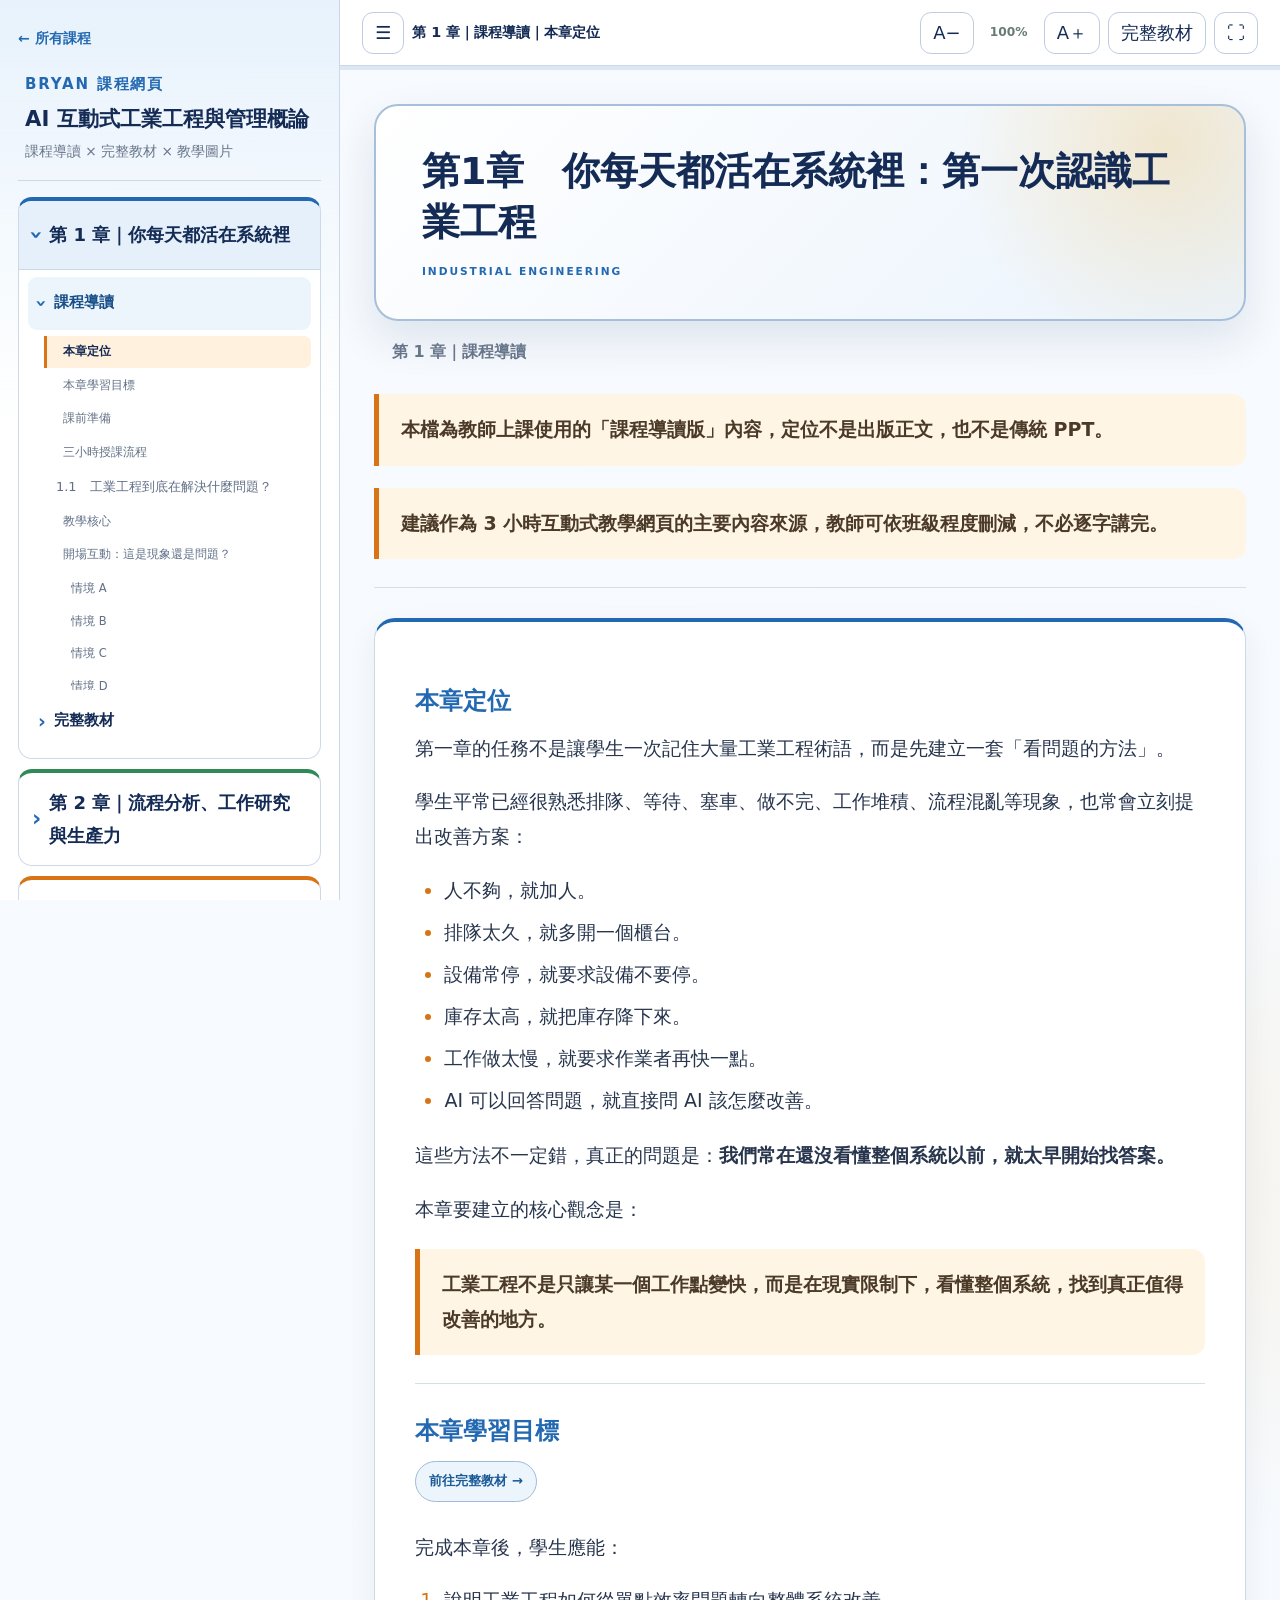
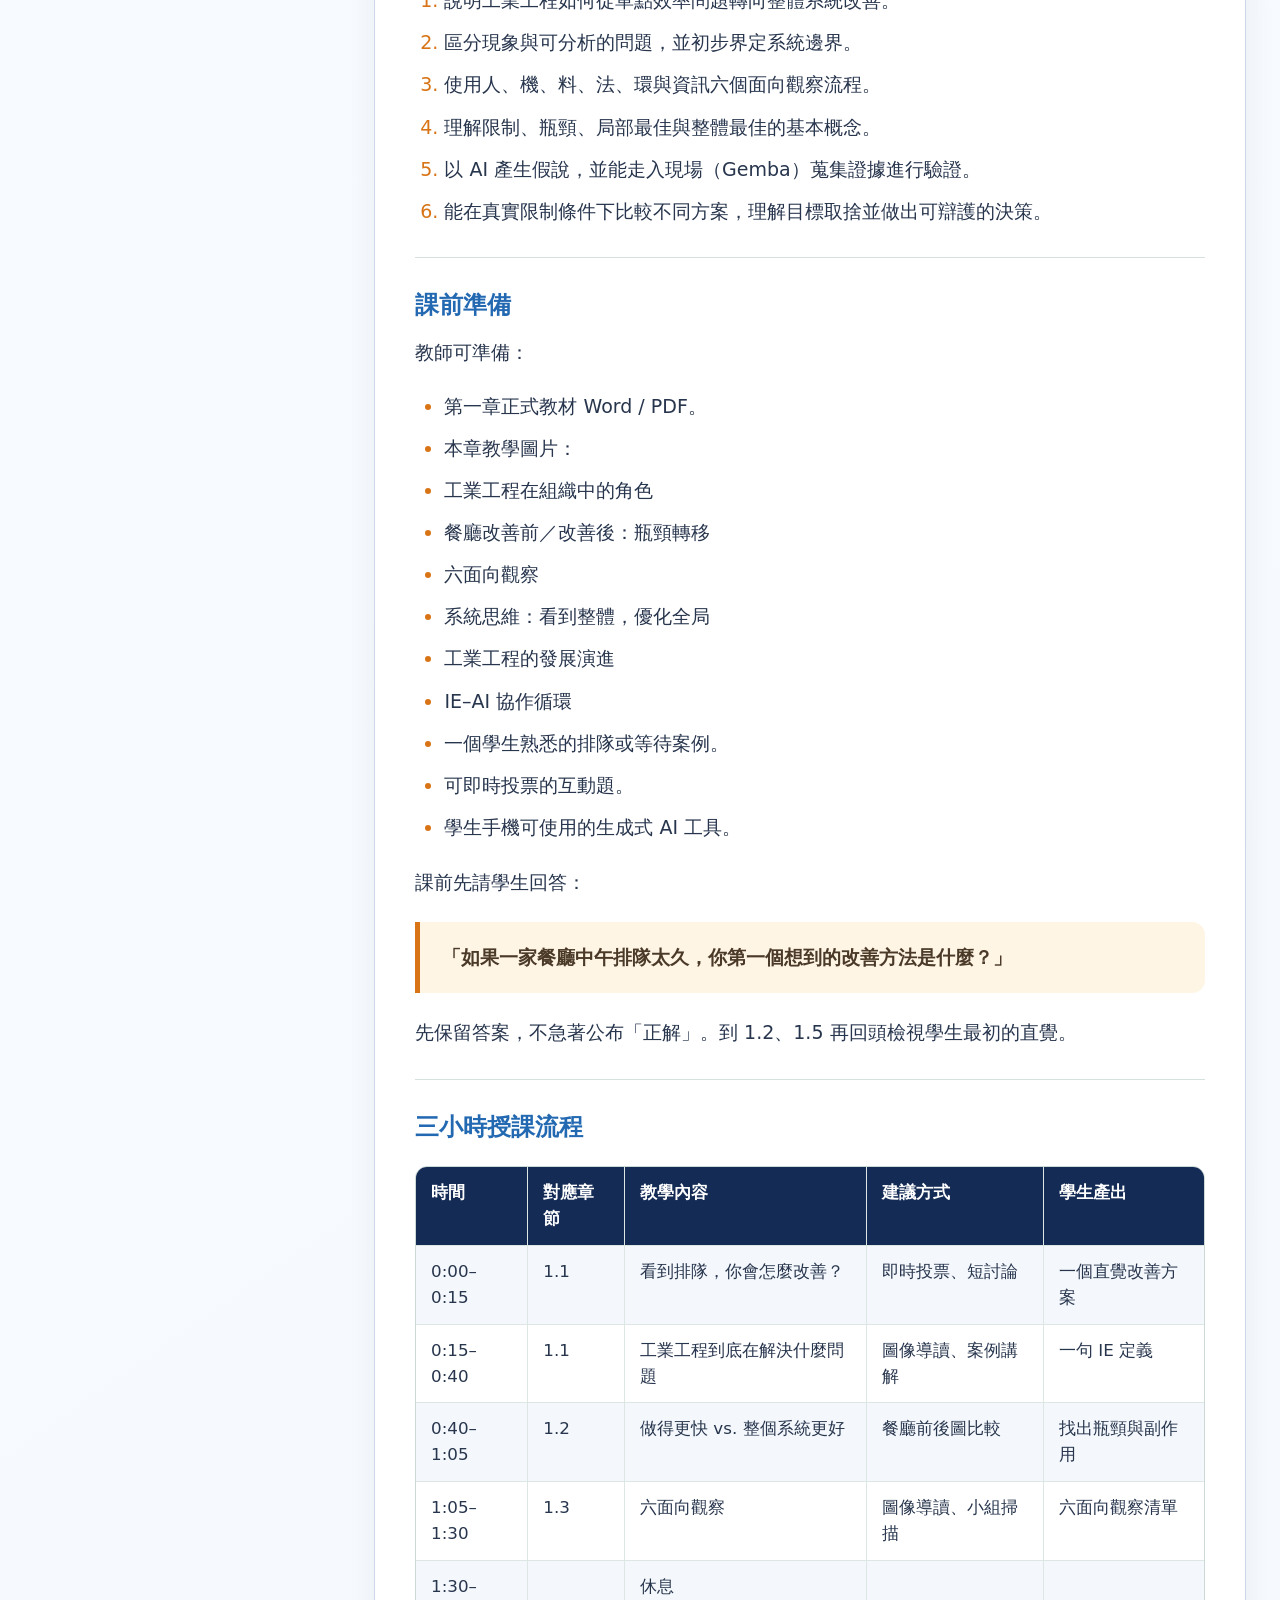
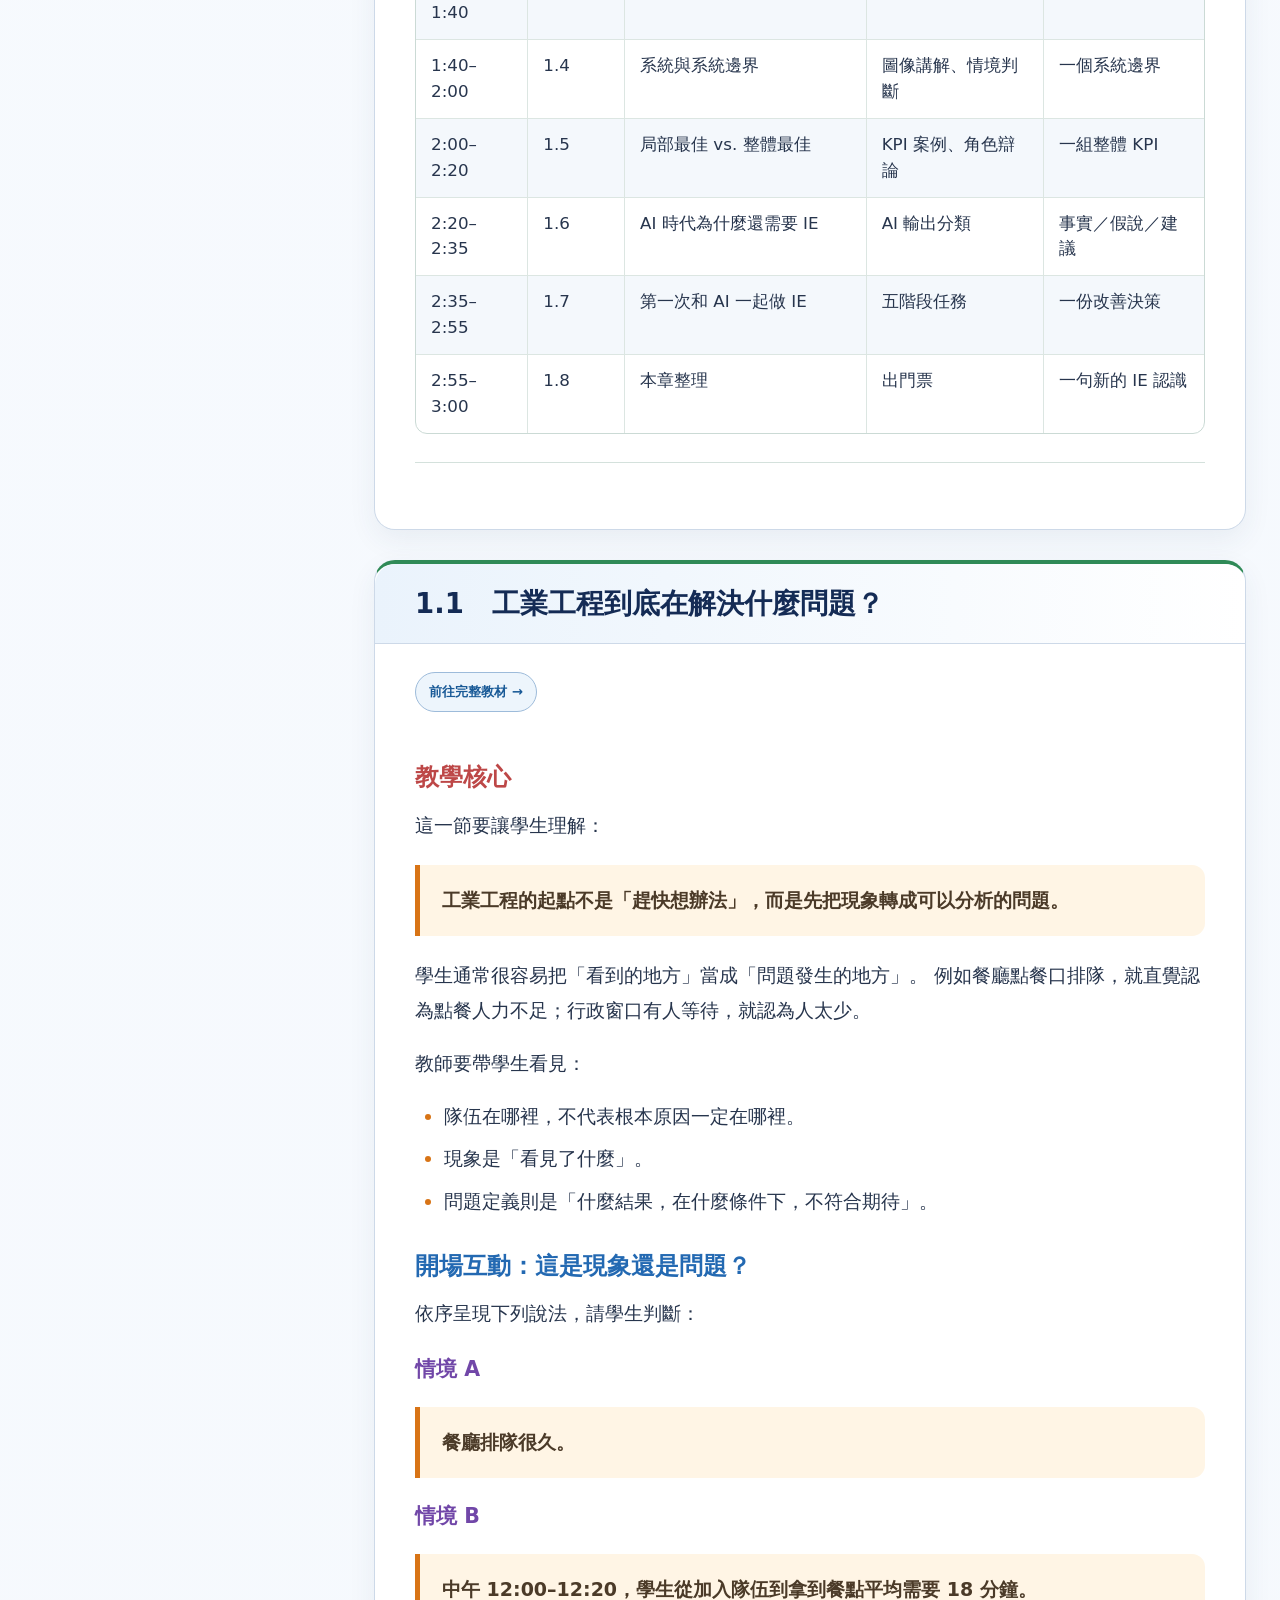
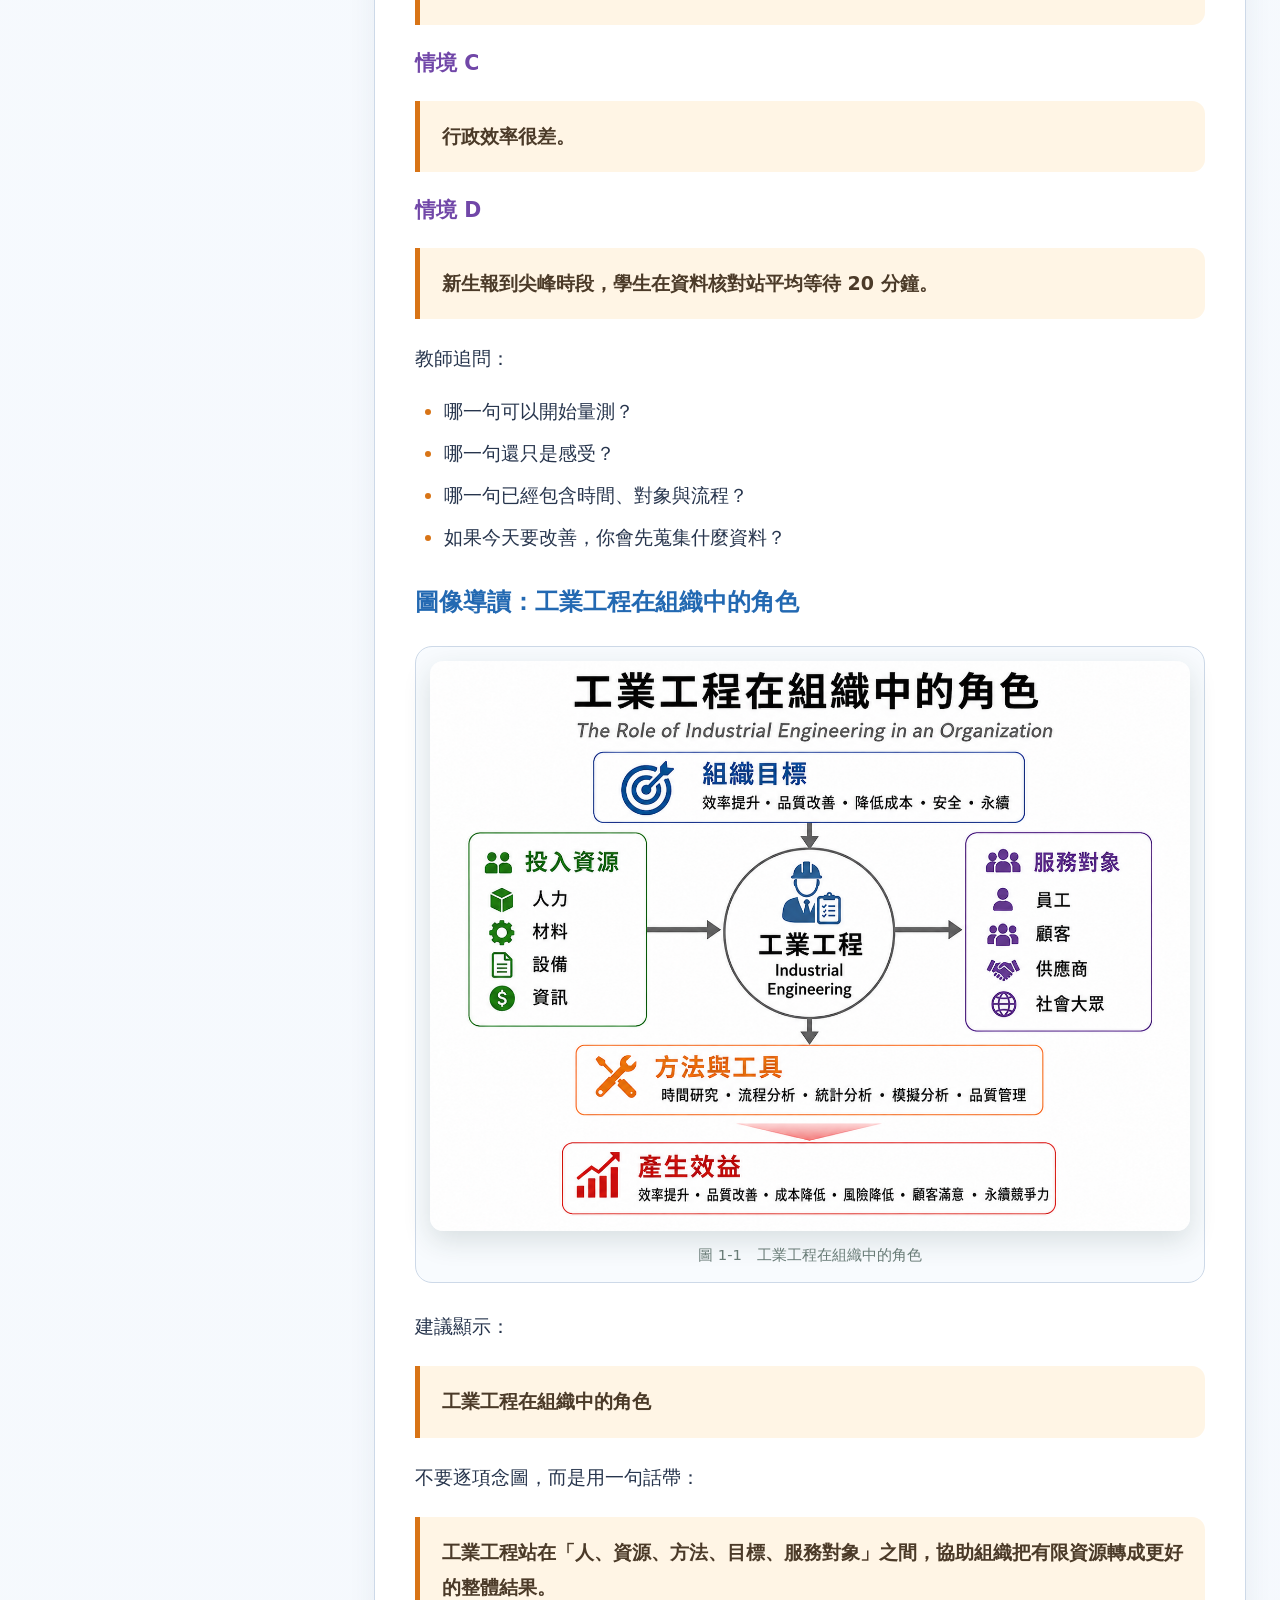
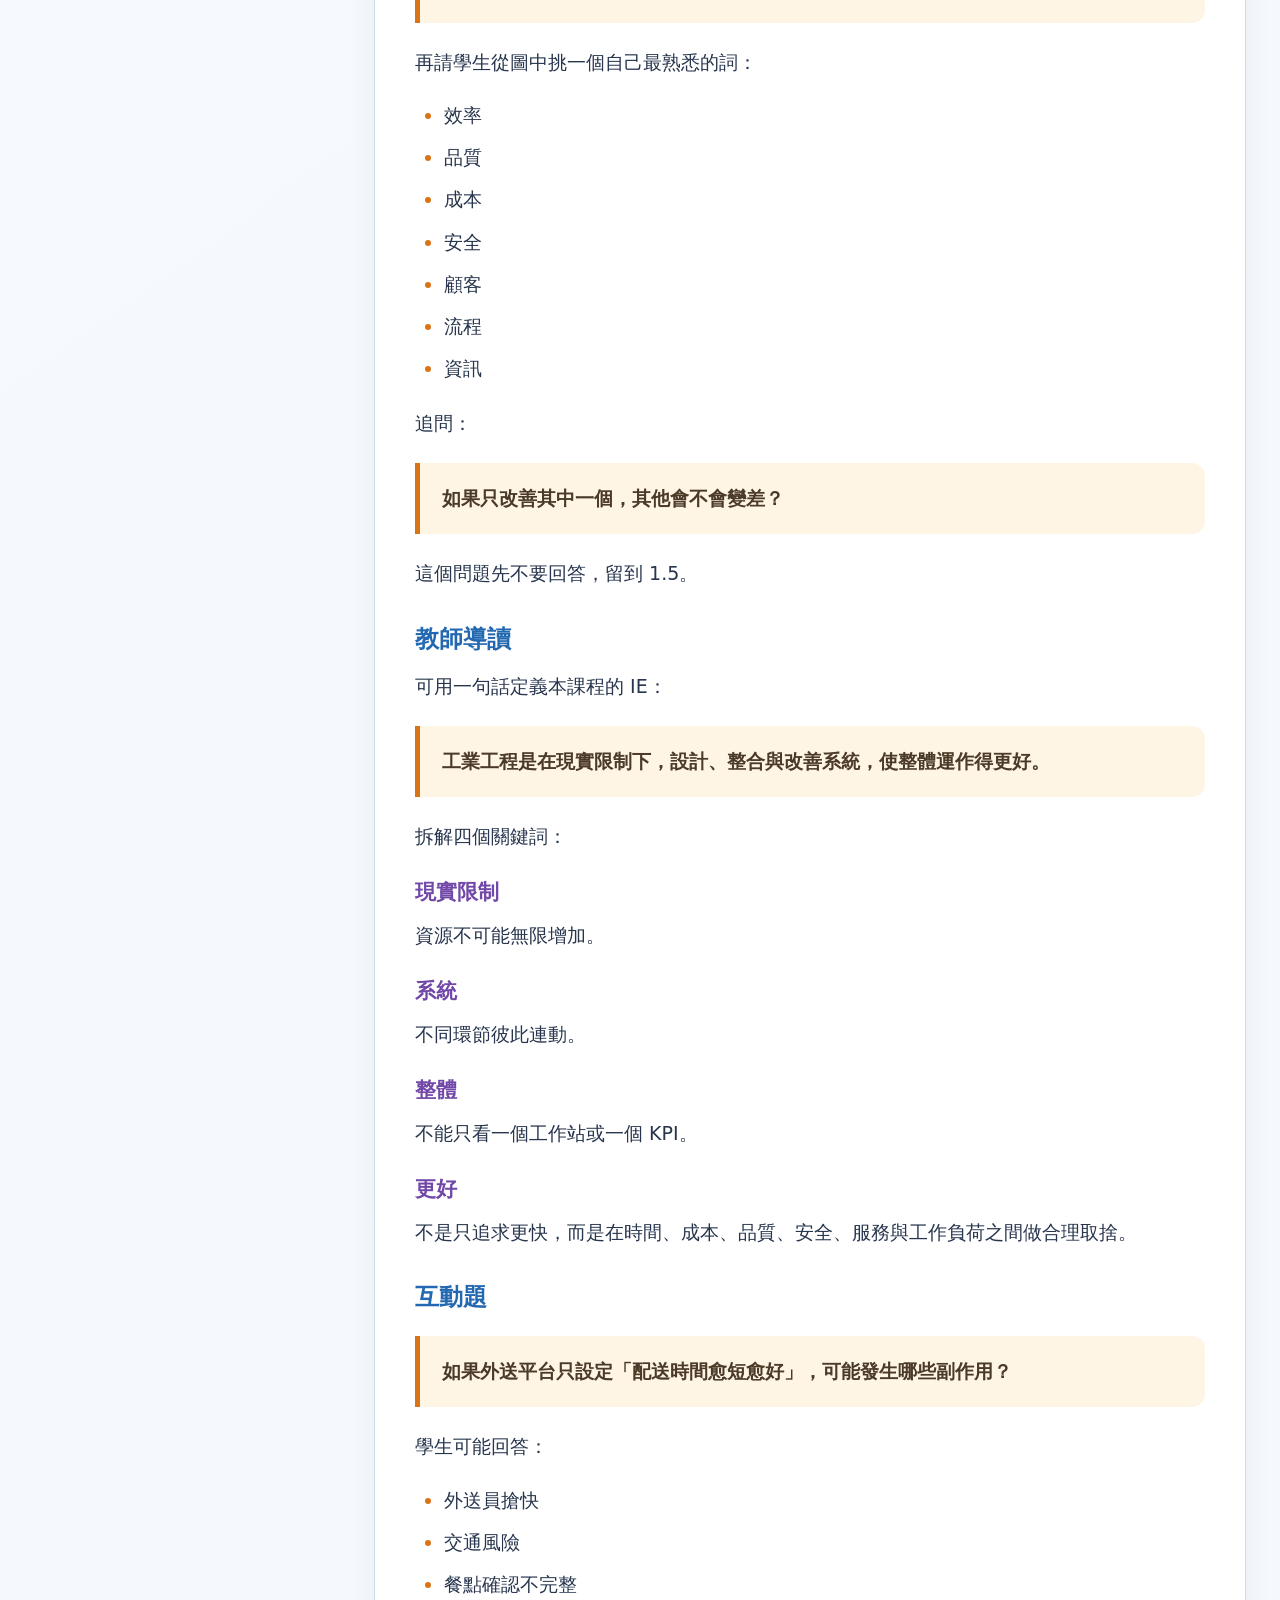
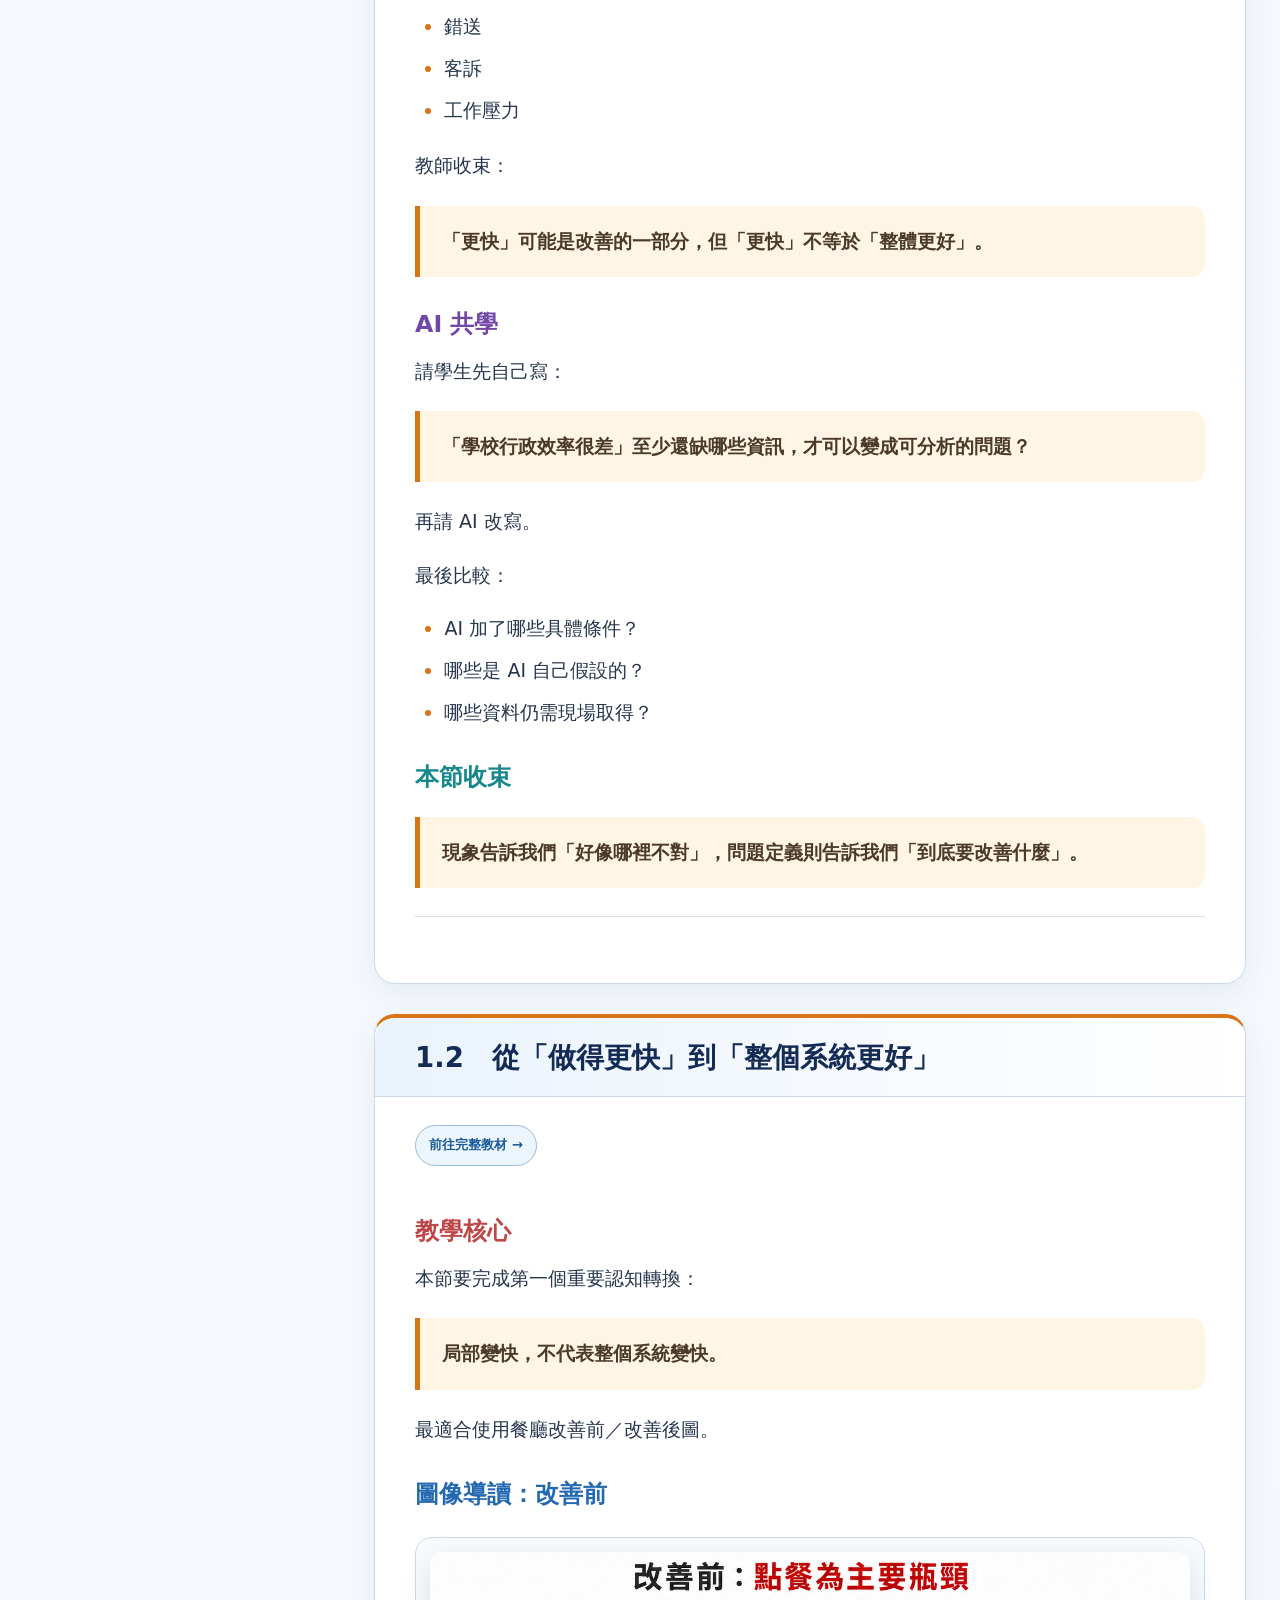
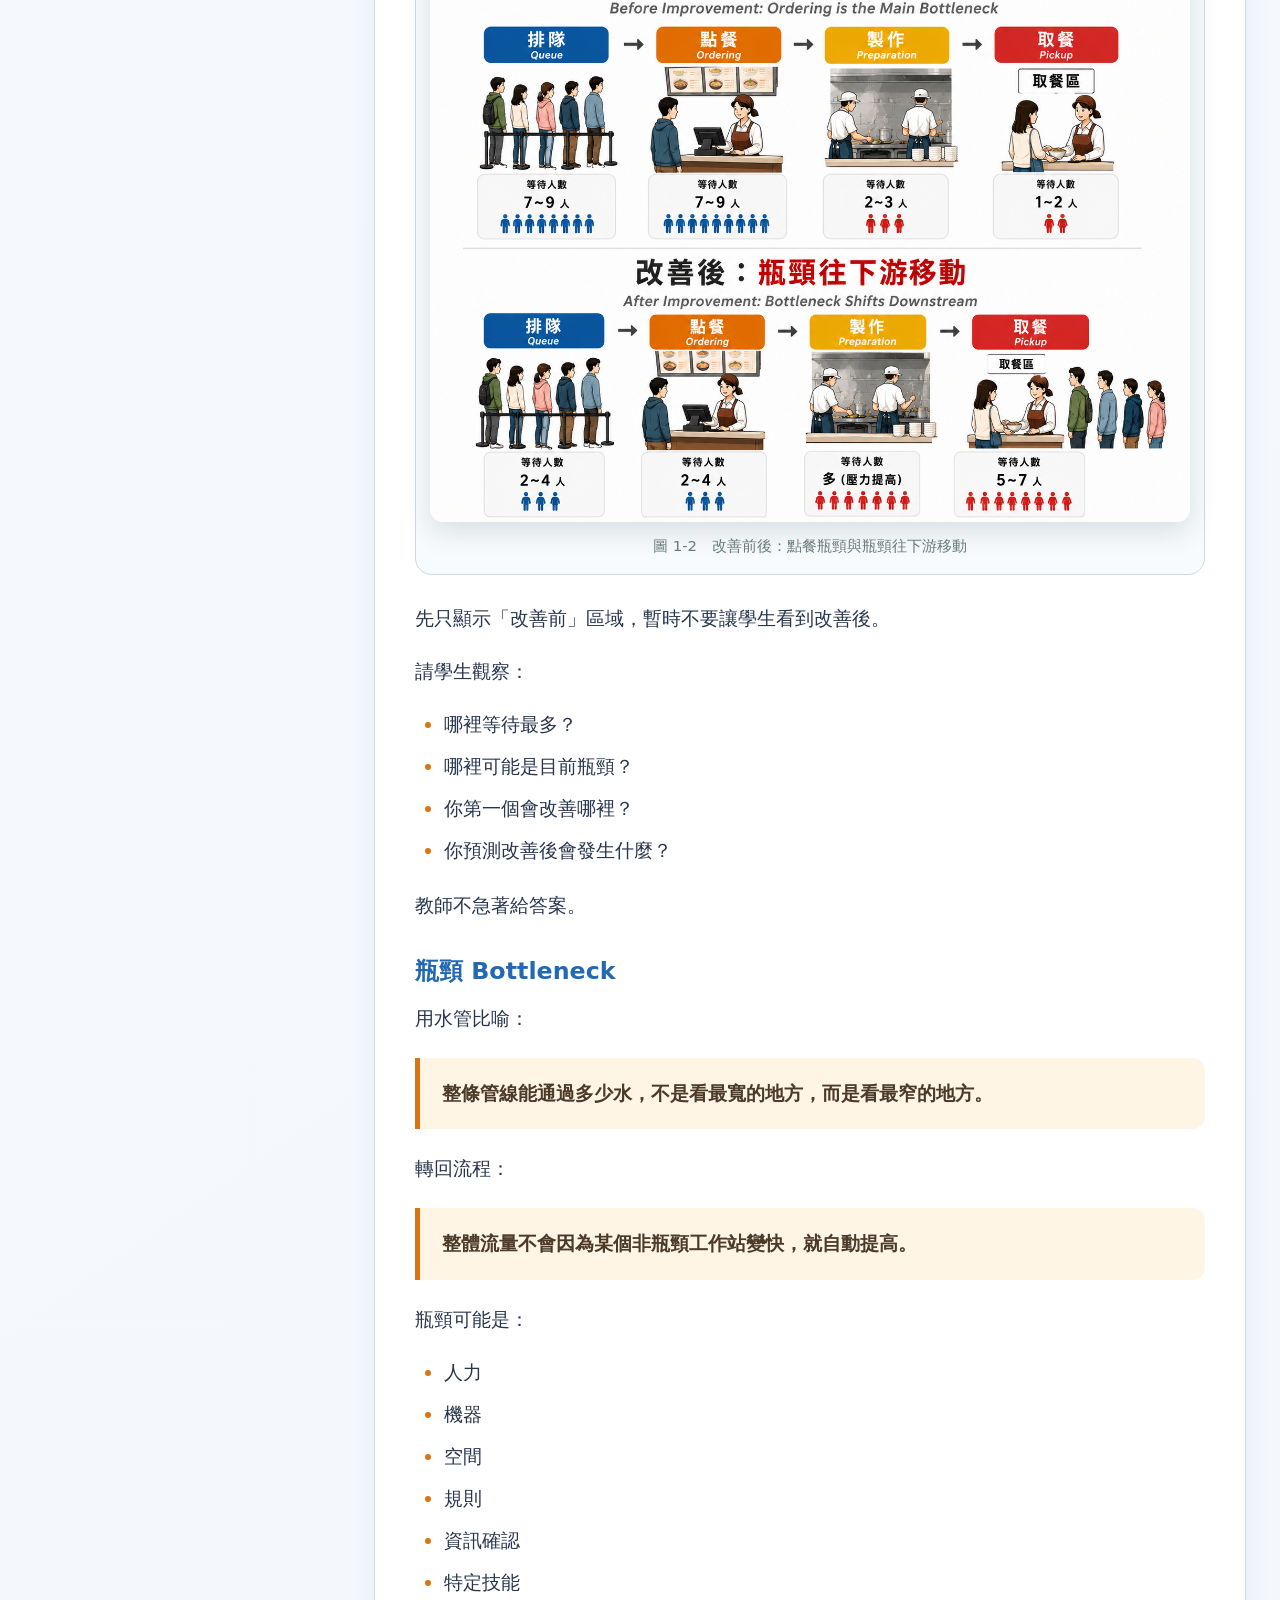
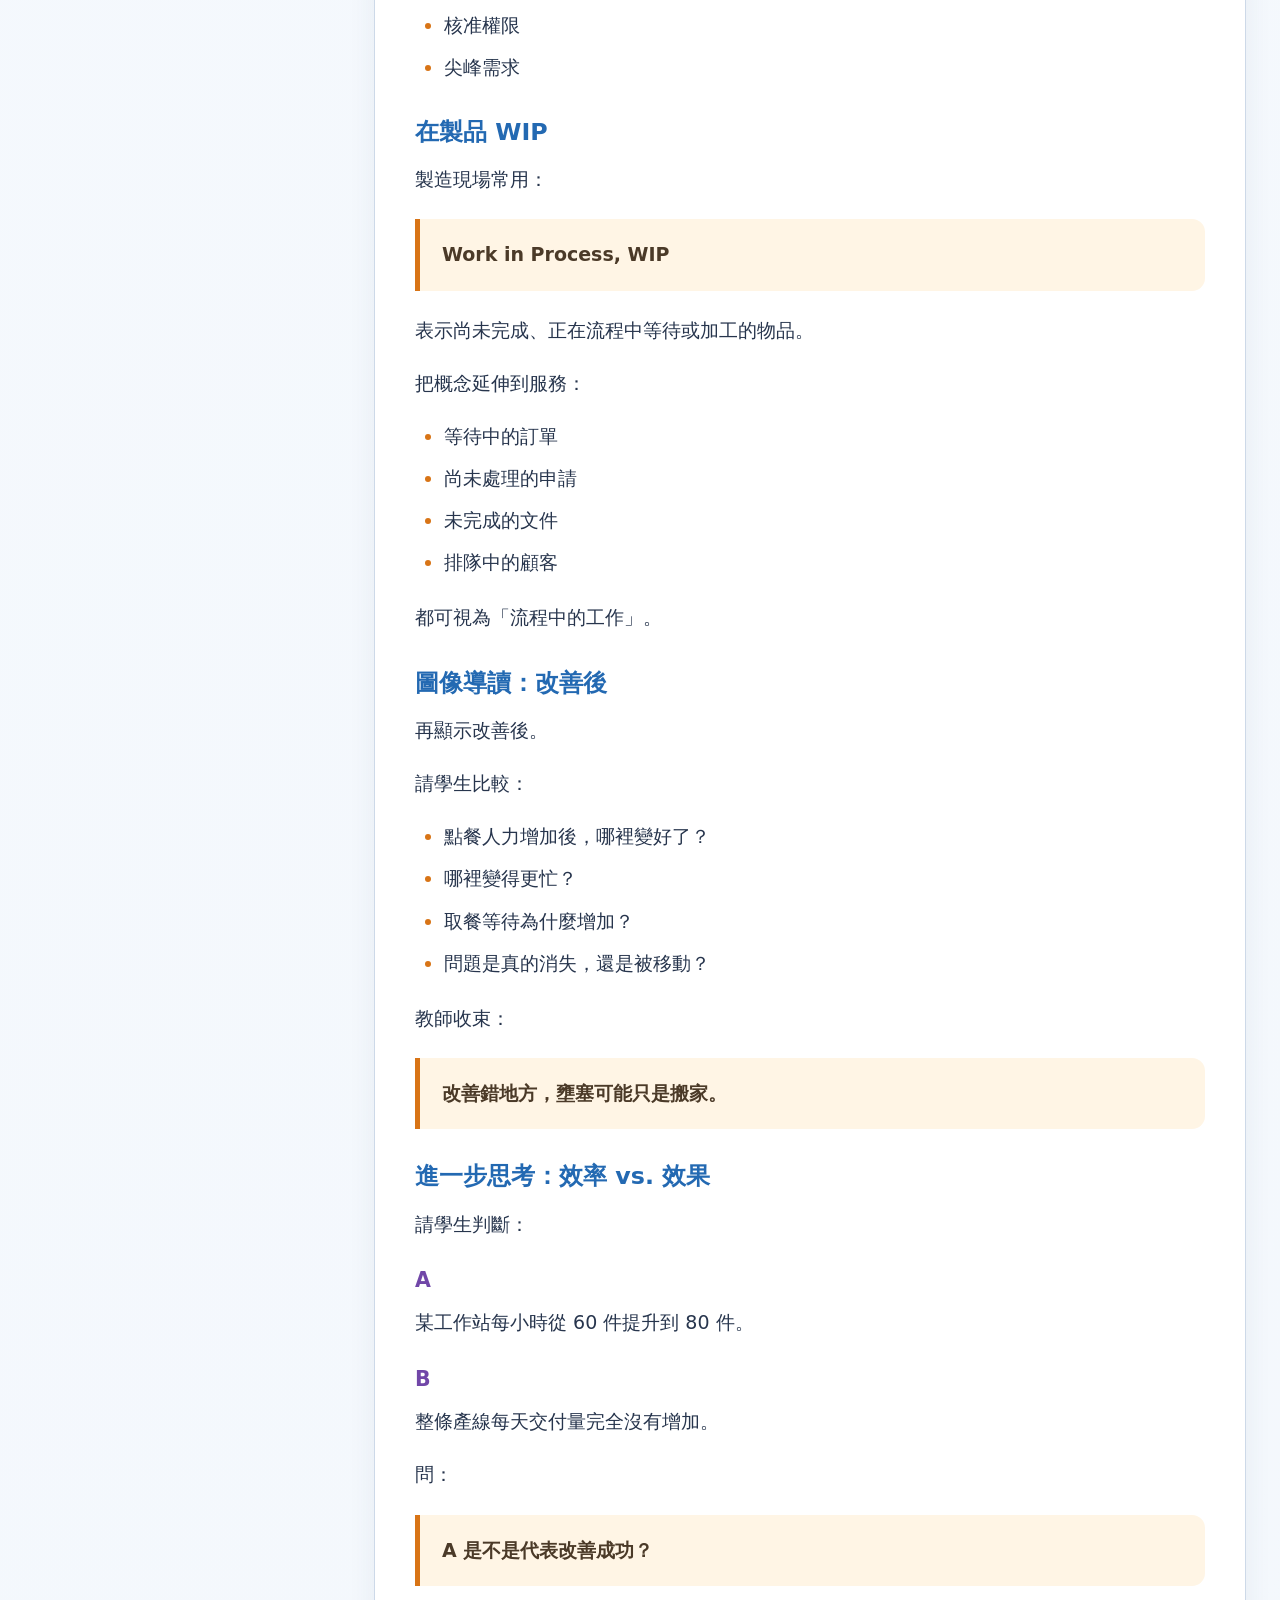
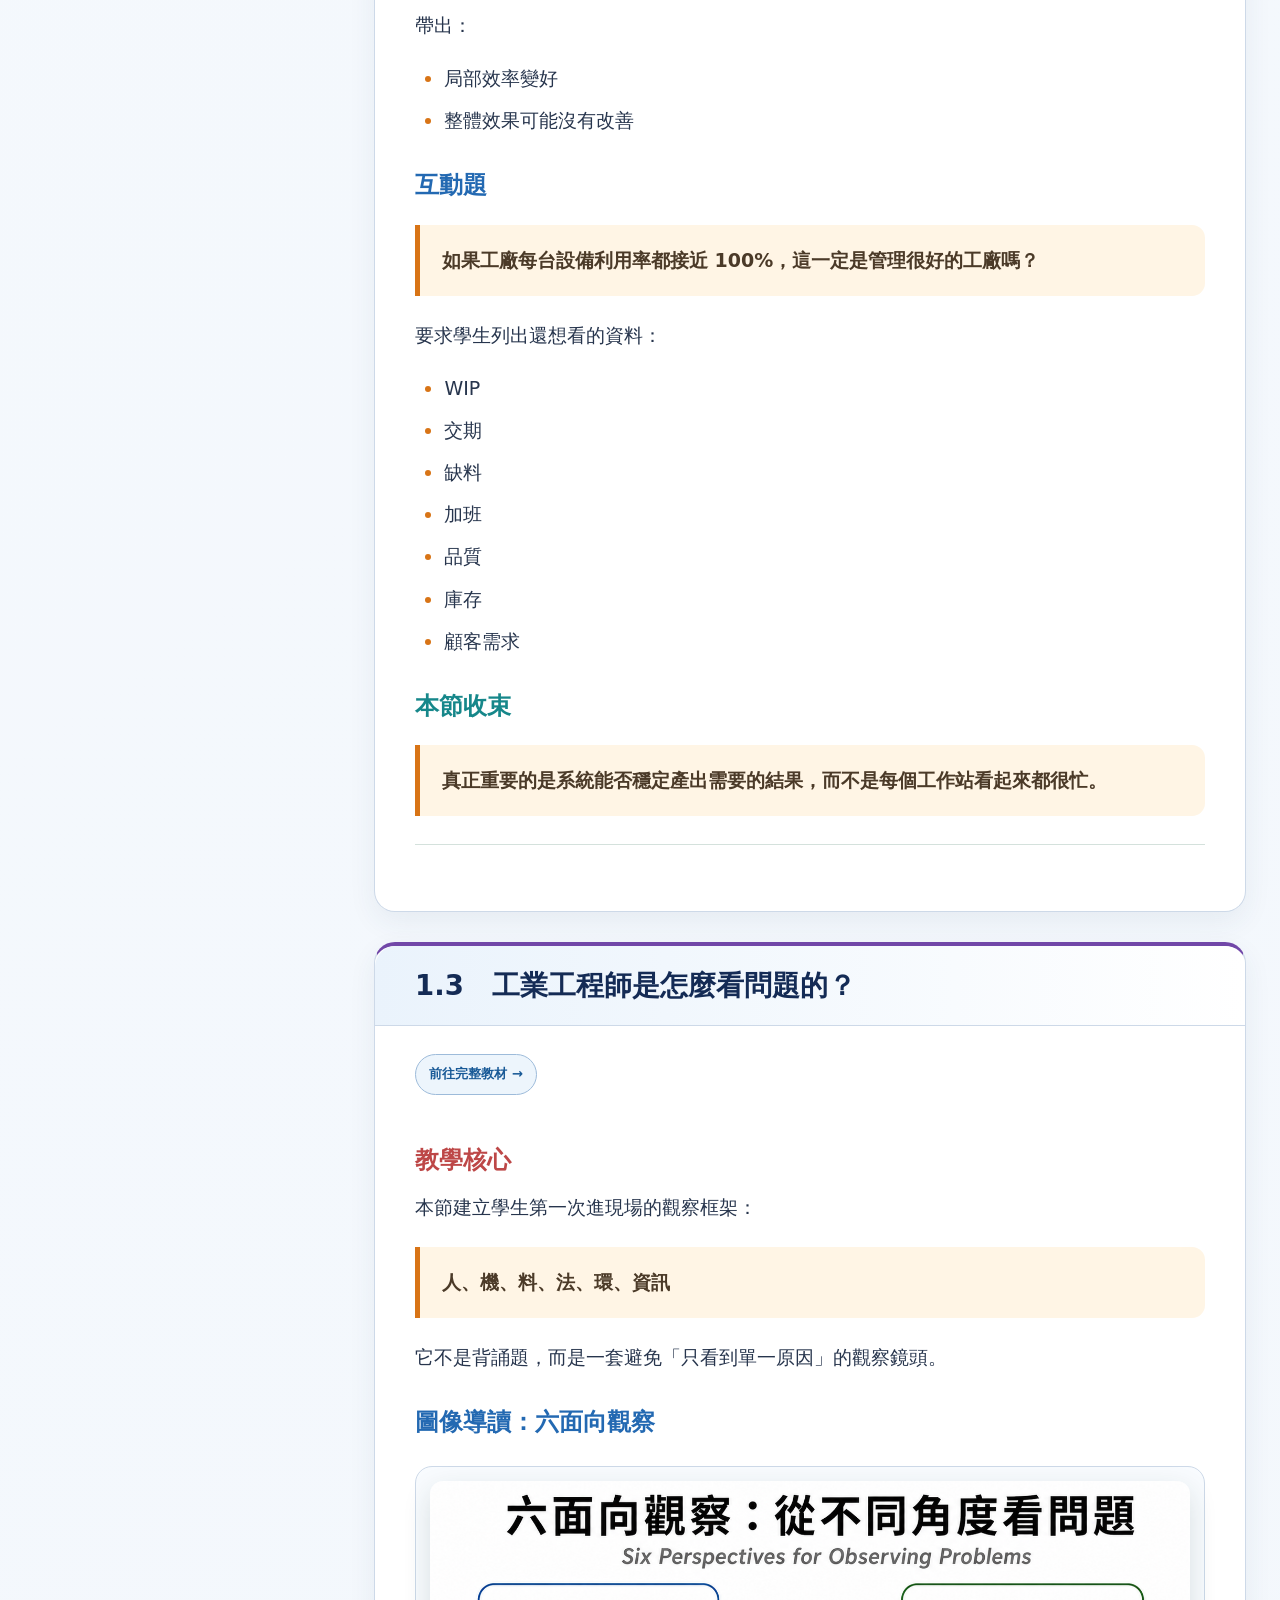
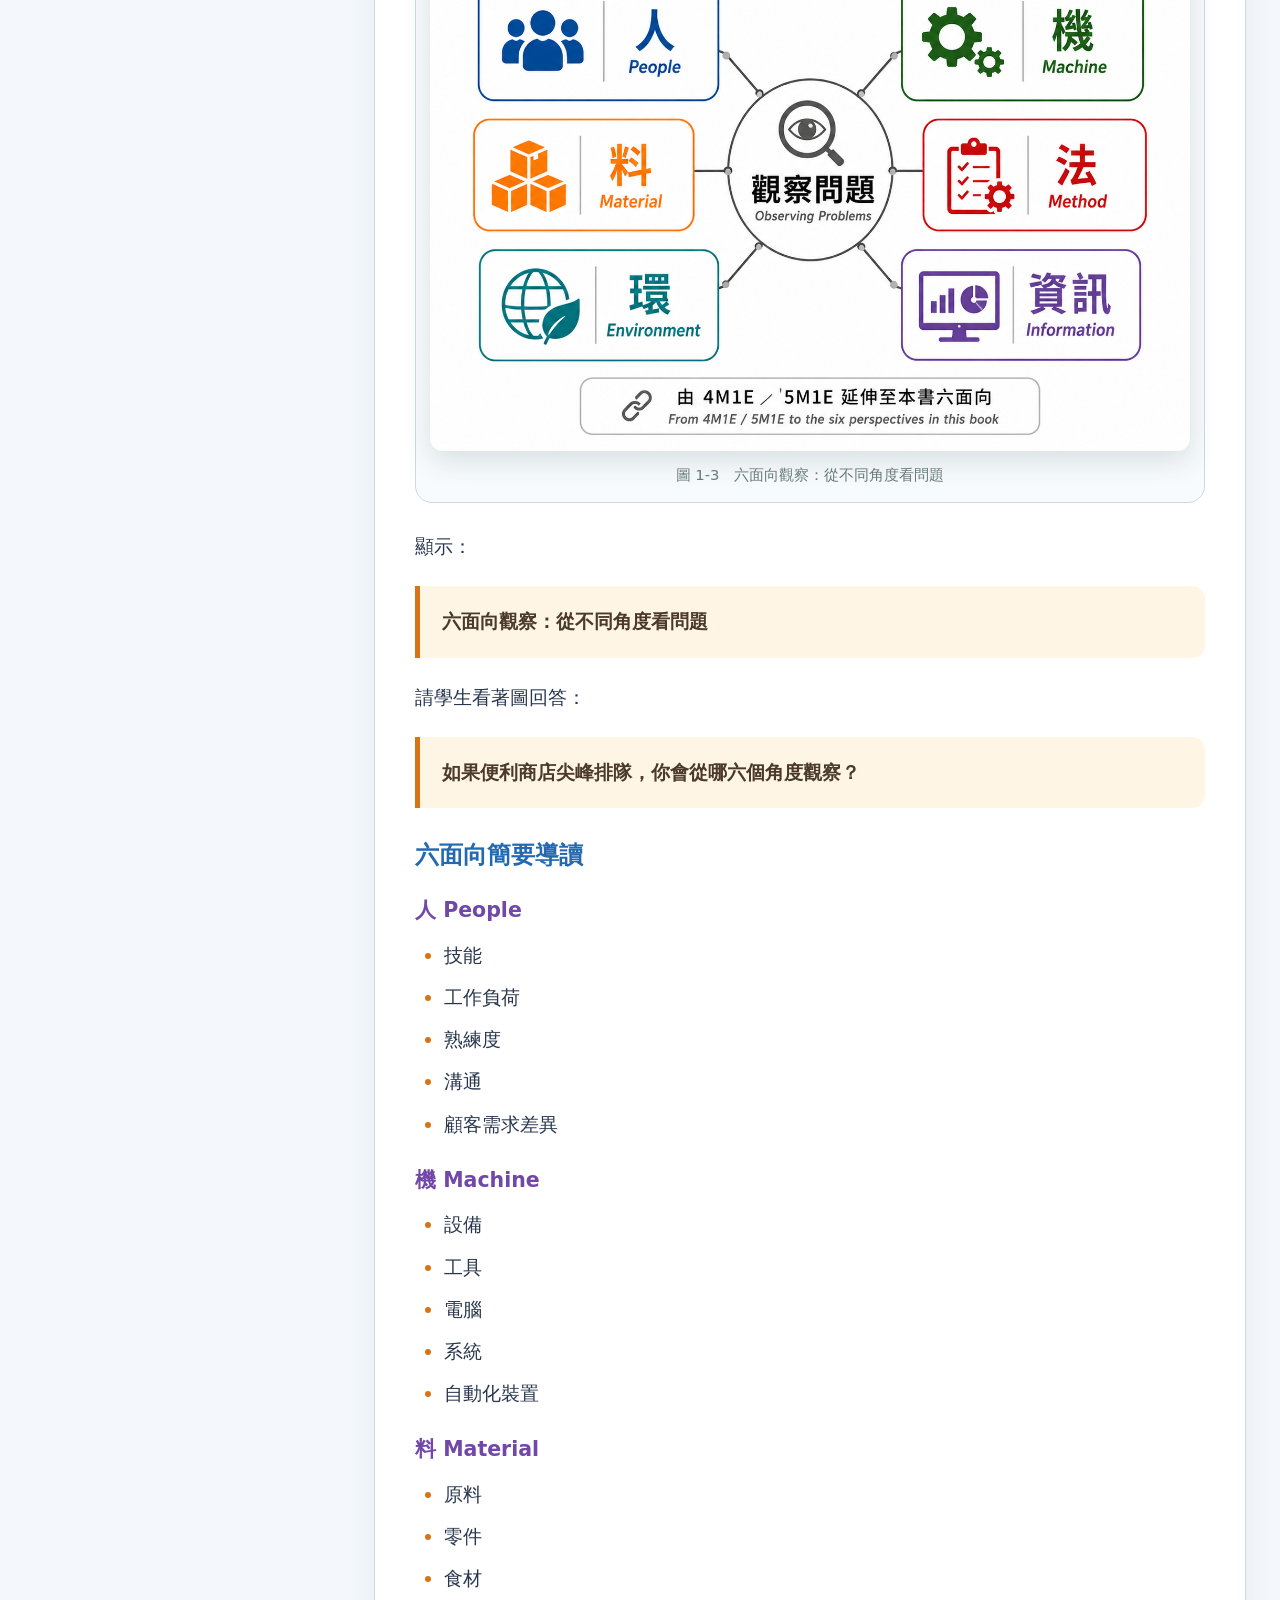
==== commit 84c2e8b5: "Add files via upload 新增工業工程概論第三章：精實思維、浪費與持續改善" ====
--- a/courses/industrial-engineering/index.html
+++ b/courses/industrial-engineering/index.html
@@ -38,6 +38,20 @@
           <div class="resource-group">
             <button class="tree-toggle resource-toggle" type="button" data-chapter="2" data-view="full" aria-expanded="false" aria-controls="ch2-full-toc">完整教材</button>
             <div class="resource-panel" id="ch2-full-toc"><nav class="toc" data-toc-chapter="2" data-toc-view="full"></nav></div>
+          </div>
+        </div>
+      </section>
+
+      <section class="tree-chapter">
+        <button class="tree-toggle chapter-toggle" type="button" data-chapter="3" aria-expanded="false" aria-controls="chapter-3-resources">第 3 章｜精實思維、浪費與持續改善</button>
+        <div class="tree-children" id="chapter-3-resources">
+          <div class="resource-group">
+            <button class="tree-toggle resource-toggle" type="button" data-chapter="3" data-view="guide" aria-expanded="false" aria-controls="ch3-guide-toc">課程導讀</button>
+            <div class="resource-panel" id="ch3-guide-toc"><nav class="toc" data-toc-chapter="3" data-toc-view="guide"></nav></div>
+          </div>
+          <div class="resource-group">
+            <button class="tree-toggle resource-toggle" type="button" data-chapter="3" data-view="full" aria-expanded="false" aria-controls="ch3-full-toc">完整教材</button>
+            <div class="resource-panel" id="ch3-full-toc"><nav class="toc" data-toc-chapter="3" data-toc-view="full"></nav></div>
           </div>
         </div>
       </section>
@@ -2756,6 +2770,324 @@
 <p class="emphasis">「我看到的是問題，還是只是問題的現象？」</p>
 </section>
 </article>
+<article class="content-page" data-chapter="3" data-view="guide">
+<h1 class="hero">第3章　精實思維、浪費與持續改善</h1>
+<p class="part-label">第 3 章｜課程導讀</p>
+<blockquote>本導讀依第三章完整教材整理，供課堂討論與閱讀導航。案例數據為教學情境，不代表特定企業績效。</blockquote>
+
+<h2 id="ie-ch03-guide-1" data-nav-heading data-depth="1">本章定位與學習目標</h2>
+<p>承接第二章流程分析與工作研究，本章從顧客價值出發，辨識浪費及其形成條件，再以流動、拉式補充、現場管理與 PDCA 設計可驗證的改善。</p>
+<ul>
+<li>分辨價值活動、現階段必要的非價值活動與可減少的浪費。</li>
+<li>以證據觀察浪費、波動與過度負荷。</li>
+<li>區分處理時間、前置時間與整體流動。</li>
+<li>說明拉式、5S、目視管理與標準作業的條件。</li>
+<li>提出有品質、安全與負荷保護條件的 PDCA 試行。</li>
+</ul>
+<h2 id="ie-ch03-guide-2" data-nav-heading data-depth="1">章首情境｜大家都很忙，為什麼學生還在等？</h2>
+<p>校園餐飲店中午排滿學生。訂單累積後才送廚房、飲料等待餐點、熱門品項預做卻不符合訂單，取餐時還要反覆找人與確認內容。</p>
+<h3 class="prompt-heading prompt-think" id="ie-ch03-guide-3" data-nav-heading data-depth="2">【先想一想】加人之前</h3>
+<p>如果多請一名工讀生，他應先解決哪一段問題？請先界定一張訂單的起點、終點與顧客所需結果，再指出還缺少哪些觀察資料。</p>
+<h2 id="ie-ch03-guide-4" data-nav-heading data-depth="1">3-1　顧客價值與精實思維</h2>
+<p>以「在可接受時間內取得符合訂單、溫度適當且安全的餐點」描述價值，比單純要求快更明確。改善也須保留工作者負荷及必要規範。</p>
+<div class="table-wrap"><table><tbody><tr><th>活動</th><th>初步分類</th><th>討論重點</th></tr><tr><td>依正確訂單烹調</td><td>價值活動</td><td>一次做對且符合品質</td></tr><tr><td>必要食品安全紀錄</td><td>必要的非價值活動</td><td>改善方式前先確認控制需求</td></tr><tr><td>尋找訂單、誤植返工</td><td>浪費</td><td>追查資訊與流程條件</td></tr></tbody></table></div>
+<h3 class="prompt-heading prompt-ai" id="ie-ch03-guide-5" data-nav-heading data-depth="2">【AI共學】分類帶著條件</h3>
+<p>先自行分類，再請 AI 提出兩個可能改判的情境。區分事實與假設，保留原判斷及採用或拒絕反例的理由。</p>
+<h2 id="ie-ch03-guide-6" data-nav-heading data-depth="1">3-2　看見浪費、波動與過度負荷</h2>
+<p>七類活動浪費包含過量生產、等待、搬運、過度加工、存貨、動作與不良；再加上人才未被善用，拓展觀察角度。</p>
+<p>浪費（muda）可能與不均衡（mura）及過度負荷（muri）互相影響。例如截止日前集中送件造成排隊，趕工漏核又增加退件。</p>
+<h3 class="prompt-heading prompt-think" id="ie-ch03-guide-7" data-nav-heading data-depth="2">【先想一想】把歸因改成觀察</h3>
+<p>把「員工粗心」改寫為可觀察問題：外觀相近的墊片未標示，說明只寫「適當墊片」。列出一項事實、一項原因假設與一項待蒐集證據。</p>
+<h2 id="ie-ch03-guide-8" data-nav-heading data-depth="1">3-3　從局部效率走向整體流動</h2>
+<p>追蹤同一張訂單，分別記錄處理與等待，並明確定義前置時間的起訖。處理時間占比不等於價值活動時間占比，也不等於人員利用率。</p>
+<h3 id="ie-ch03-guide-9" data-nav-heading data-depth="2">時間練習</h3>
+<p>三階段處理時間為 60、120、40 秒，等待為 0、180、100 秒，無平行活動與返工。計算總前置時間與處理時間占比；若等待少 60 秒，總前置時間如何改變？再指出這些數字沒有說明的品質與變異資訊。</p>
+<h3 id="ie-ch03-guide-10" data-nav-heading data-depth="2">批次與單件移轉</h3>
+<p>三站各有獨立人員，每站每件 2 分鐘，共五件。在無換線、搬運、故障與不良的簡化條件下，比較整批與單件移轉。請說明真實現場哪些條件可能改變結果。</p>
+<h2 id="ie-ch03-guide-11" data-nav-heading data-depth="1">3-4　拉式生產與適量補充</h2>
+<p>拉式以實際需求或消耗訊號授權上游工作，須明定補充數量、在製品限制與異常處理。看板不只是狀態展示；降低庫存須同時檢查供應與製程穩定性。</p>
+<h3 class="prompt-heading prompt-think" id="ie-ch03-guide-12" data-nav-heading data-depth="2">【先想一想】兩箱式能否避免缺料？</h3>
+<p>每分鐘平均使用 3 個零件，每盒 36 個，補料通常 8 分鐘、偶爾 15 分鐘。第二盒可支撐多久？平均需求是否足以保證不缺料？請列出待觀察的需求及補料變異。</p>
+<h2 id="ie-ch03-guide-13" data-nav-heading data-depth="1">3-5　讓現場容易做對</h2>
+<p>5S、目視管理、標準作業與防錯協助現場維持正確做法及發現異常。標準提供共同基準，也應隨驗證過的改善更新。</p>
+<h3 id="ie-ch03-guide-14" data-nav-heading data-depth="2">課堂活動｜改善取用與辨識</h3>
+<p>選一項工具或物料取用問題，描述現況、必要標示、正常狀態及異常回應。避免只做美化，說明改變如何降低尋找、誤用或負荷。</p>
+<h2 id="ie-ch03-guide-15" data-nav-heading data-depth="1">3-6　以 PDCA 推動持續改善</h2>
+<p>依序完成計畫（Plan）、小規模試行（Do）、查核證據（Check）與處置（Act）。比較改善前後時，同時檢查需求量、人力、產品組合及品質，避免直接把差異視為因果。</p>
+<h3 class="prompt-heading prompt-ai" id="ie-ch03-guide-16" data-nav-heading data-depth="2">【AI共學】一頁改善提案</h3>
+<p>提案包含問題與範圍、現況證據、原因假設、試行措施、預期機制、驗證與保護條件、決策及反思。沒有量測資料就寫「待蒐集」，並保留一則拒絕的 AI 建議及理由。</p>
+<h2 id="ie-ch03-guide-17" data-nav-heading data-depth="1">課後任務與反思</h2>
+<p>四至五人一組，選擇取得觀察同意的低風險日常流程，提交兩頁以內改善紀錄。無法試行時，提交驗證計畫並說明尚無成效證據。</p>
+<p>用 150 至 250 字反思：哪個原本認為理所當然的工作規則需要重新檢查？什麼證據或反例改變了判斷？還缺少哪些資訊？</p>
+<p>完整題目、關鍵詞、參考資料與教師核對內容，請切換「完整教材」。下一章將銜接產能、瓶頸與工作負荷。</p>
+
+</article>
+<article class="content-page" data-chapter="3" data-view="full">
+<h1 class="hero">第3章　精實思維、浪費與持續改善</h1>
+<p class="part-label">第 3 章｜完整教材</p>
+<blockquote>工業工程概論｜完整教材初稿｜依 V2.6 正式工作目錄編撰</blockquote>
+<blockquote></blockquote>
+<blockquote>本章情境、流程與數據均為教學用擬真設計，不代表特定企業的實際績效。本文所列改善結果為情境條件，不能作為一般化成效保證。</blockquote>
+
+<h2 id="ie-ch03-full-1" data-nav-heading data-depth="1">章首情境｜大家都很忙，為什麼學生還在等？</h2>
+<p>中午十二點，校園餐飲店門口排滿了人。點餐人員不斷收款，製餐人員忙著處理餐點，取餐人員則一邊找訂單、一邊回應學生：「再等一下，快好了。」店長認為員工已經很努力，問題應該是人手不足，於是考慮再請一位工讀生。</p>
+<p>一位工業工程系學生在旁觀察，卻看見不同的現象：訂單寫在紙上後，要先累積數張才一起送進廚房；飲料做好後，常因餐點尚未完成而放在桌邊；熱門餐點雖然提早做好，卻不一定符合當下訂單；取餐人員反覆確認餐點屬於誰；有人已完成餐點，卻因漏放配料而重新拆封。現場的人確實都在工作，但每一份訂單並沒有持續向完成的方向移動。</p>
+<p>學生問店長：「如果今天再增加一個人，他要先解決哪一段問題？我們是否已經知道，學生的時間主要花在哪裡？」店長一時答不出來。因為過去大家看的，多半是員工有沒有忙、今天做了多少份，較少追蹤一張訂單從成立到交付的完整經歷。</p>
+<p>這個情境帶出精實思維的起點：當一個系統讓人忙碌，卻未能穩定交付顧客需要的結果時，改善不能只靠催促或增加投入。我們要先看清楚顧客所需要的價值，再追蹤價值如何在流程中形成，以及什麼活動阻礙了它。</p>
+<p>本章會以餐飲訂單、零件組裝與校務申辦等情境，練習從「工作做得很辛苦」轉向「系統如何更順利地交付成果」。第三章承接第二章的流程分析與工作研究，把觀察到的現象進一步轉成改善方向；第四章則會再深入產能與瓶頸，分析系統為什麼無法按照需求的速度完成工作。</p>
+<h2 id="ie-ch03-full-2" data-nav-heading data-depth="1">核心問題</h2>
+<ol>
+<li>顧客真正需要的是什麼？哪些活動有助於形成這個結果？</li>
+<li>為什麼每個人都很忙，整體流程仍可能緩慢、混亂或反覆出錯？</li>
+<li>如何透過流動、拉式補充、現場管理與標準，減少浪費並支持工作者？</li>
+<li>如何用小規模試行與證據，判斷改善是否有效並持續維持？</li>
+</ol>
+<h2 id="ie-ch03-full-3" data-nav-heading data-depth="1">學習目標</h2>
+<p>完成本章後，學生應能：</p>
+<ol>
+<li>以明確顧客與流程邊界，區分價值活動、現階段必要的非價值活動及可減少的浪費。</li>
+<li>根據觀察證據辨識常見浪費，說明浪費、波動與過度負荷之間的關係。</li>
+<li>以簡化價值流資料比較加工時間與前置時間，解釋局部效率與整體流動的差異。</li>
+<li>說明拉式補充、5S、目視管理與標準作業的用途、條件及限制。</li>
+<li>提出一項可驗證的 PDCA 改善方案，並查核 AI 建議中的假設與風險。</li>
+</ol>
+<h2 id="ie-ch03-full-4" data-nav-heading data-depth="1">章節地圖</h2>
+<p>本章依序從「3-1 顧客價值與精實思維」建立判斷基準，再於「3-2 看見浪費、波動與過度負荷」辨識現場問題。「3-3 從局部效率走向整體流動」把活動串成完整價值流；「3-4 拉式生產與適量補充」說明工作如何依需求啟動；「3-5 讓現場容易做對」處理維持流程所需的基礎條件；最後在「3-6 以 PDCA 推動持續改善」整合問題、證據、試行與追蹤。</p>
+<hr>
+<h2 id="ie-ch03-full-5" data-nav-heading data-depth="1">3-1　顧客價值與精實思維</h2>
+<h3 id="ie-ch03-full-6" data-nav-heading data-depth="2">1. 改善之前，先說清楚要交付什麼</h3>
+<p>工業工程改善常涉及縮短時間、降低成本或提高產出，但這些指標只有放回顧客需求，才具有明確意義。把餐點做得更快，若餐點內容錯誤，顧客仍未得到需要的結果；把申請文件處理得更便宜，若申請人必須多跑三趟，部分成本只是轉移到對方身上。改善的第一步，是界定誰需要什麼，以及什麼條件代表需求獲得滿足。</p>
+<p>精實思維（lean thinking）關注如何以較少浪費與適當資源，持續創造顧客所需的價值。它並不等同於單純減少人力或壓低庫存，也不能只以工作速度衡量。顧客期待的通常是一組結果，例如正確的內容、可信賴的品質、合適的交付時間、可負擔的價格，以及使用過程中的安全與便利。[1]</p>
+<p>在校園餐飲案例中，顧客價值不能只寫成「學生想要快」。更有用的描述是：「在午休可接受的時間內，取得符合訂單、溫度適當且食用安全的餐點。」這樣的描述才能協助團隊判斷：哪些時間可以縮短，哪些步驟不能任意省略，哪些錯誤即使不常發生，也會破壞顧客信任。</p>
+<p>同一個系統可能同時面對多個利害關係人。學生重視方便，工作者需要可持續的工作負荷，經營者關心成本，學校重視衛生與秩序。改善不能只優化其中一項而忽略其他必要條件。因此，在定義顧客價值時，也要列出安全、品質、法定要求與勞動條件等限制，讓團隊知道什麼不能被當作節省的代價。</p>
+<h3 id="ie-ch03-full-7" data-nav-heading data-depth="2">2. 三類活動的判斷</h3>
+<p>為了辨認改善機會，可以先把流程中的活動分成三類。第一類是價值活動：它使產品、資訊或服務朝顧客需要的結果轉變，且應一次做對。例如依正確訂單完成烹調、將合格零件組裝成顧客需要的產品，都是可能的價值活動。對知識與服務工作而言，解答問題、完成必要判斷，也可能直接形成價值。</p>
+<p>第二類是現階段必要的非價值活動。它不直接形成顧客需要的功能，但在目前技術、制度或風險條件下仍有必要，例如依法保存紀錄、必要的身分確認、現階段無法取消的衛生檢查。把這類活動辨識出來，是為了尋找更簡便可靠的做法，並不表示可以立即刪除。</p>
+<p>第三類是可減少或消除的非價值活動，通常稱為浪費（waste）。例如資料重複抄寫、找不到工具、訂單誤植造成重做、產品在站間無目的地堆放。這些活動消耗時間或資源，卻沒有使顧客更接近所需結果。</p>
+<p>三類不是永遠固定的標籤。某項檢查在今天可能是必要控制；當製程能自動防止錯誤且已有充分驗證時，原本的全數重複檢查可能改為不同形式。反過來，原先看似多餘的確認，在高風險情境中可能不可省略。分類需要說明條件，不能只憑活動名稱下結論。</p>
+<p><strong>表3-1　以餐飲訂單判斷活動價值</strong></p>
+<div class="table-wrap"><table><tbody><tr><th>活動</th><th>初步判斷</th><th>判斷理由與限制</th></tr><tr><td>依訂單烹調餐點</td><td>價值活動</td><td>必須符合內容、品質與安全需求；做錯後重做不算新增價值</td></tr><tr><td>依法執行食品安全紀錄</td><td>現階段必要的非價值活動</td><td>可改善紀錄方式，不能未經確認就取消</td></tr><tr><td>尋找遺失的訂單紙</td><td>浪費</td><td>消耗時間而未改變餐點或交付結果</td></tr><tr><td>因品項誤植重新製餐</td><td>浪費</td><td>返工是在補救原本應一次做對的工作</td></tr><tr><td>等待多張訂單一起送進廚房</td><td>待查證的非價值活動</td><td>可能與搬運限制有關，需分析其必要性與等待代價</td></tr></tbody></table></div>
+<p>判斷的重點是讓改善更精準，而不是責備正在執行活動的人。工讀生反覆抄寫訂單，可能是因為系統沒有共用資訊；倉管人員走很遠，可能是因為儲位設計不合理。若只要求他們「不要浪費時間」，卻不改變條件，問題很難消失。</p>
+<h3 id="ie-ch03-full-8" data-nav-heading data-depth="2">3. 精實思維的五個方向</h3>
+<p>精實思維常以價值、價值流、流動、拉式與追求完善五個方向串連。先定義顧客需要的價值，再辨認從需求到交付涉及的活動；接著讓工作減少不必要的中斷，以實際需求拉動適量工作，並反覆檢視差距。這是一條持續學習的路徑，而非完成五項表單就宣告轉型成功。[2]</p>
+<p>價值流（value stream）提醒我們觀察跨部門的完整過程。顧客不會因為「櫃檯已經很快」就接受後續長時間等待，也不會因為「各部門都達成自己的目標」就忽略最後交付錯誤。整體成果來自活動之間的連接，不能只看單一工作站。</p>
+<p>追求完善也不代表要求人永不犯錯。更有建設性的做法，是承認系統仍有差距，讓問題容易被發現，使人有時間、有方法修正。若一發現問題就處罰揭露者，現場可能學會隱藏異常，報表看起來更漂亮，顧客卻持續承受後果。</p>
+<h3 class="prompt-heading prompt-think" id="ie-ch03-full-9" data-nav-heading data-depth="2">【先想一想】檢查都是浪費嗎？</h3>
+<p>某小組認為，檢查不會改變產品外觀，所以應全部刪除。請先寫出一項可能支持他們的理由，再寫出兩項不能立即取消檢查的情境。判斷時，應說明檢查保護什麼需求，以及是否已有可靠的替代控制。</p>
+<h3 class="prompt-heading prompt-ai" id="ie-ch03-full-10" data-nav-heading data-depth="2">【AI共學】讓分類帶著條件</h3>
+<p>先自行分類表3-1的活動，再請 AI：「針對我對餐飲流程的價值分類，提出兩個可能需要改判的情境。請區分已知事實與假設，不要自行假定食品安全要求可以取消。」學生須保留自己的原判斷，指出採用或拒絕哪項反例，最後以一段文字說明分類條件。成果是可辯護的判斷，而非 AI 輸出的表格。</p>
+<p>回到現場，本節能幫助管理者回答：我們到底想改善什麼結果？當這個問題還不清楚時，任何節省時間或增加產量的措施，都可能把團隊帶向錯誤方向。</p>
+<hr>
+<h2 id="ie-ch03-full-11" data-nav-heading data-depth="1">3-2　看見浪費、波動與過度負荷</h2>
+<h3 id="ie-ch03-full-12" data-nav-heading data-depth="2">1. 從現象辨識浪費</h3>
+<p>知道顧客需要什麼之後，下一步是觀察哪些資源消耗沒有幫助交付。浪費不一定發生在明顯閒置時。忙著搬運重複資料、趕工重做錯誤產品，或製作尚無需求的數量，都可能讓人看起來非常忙碌。</p>
+<p>精實實務常用七種浪費作為觀察提醒：過量生產、等待、搬運、過度加工、存貨、動作與不良。後續教學與實務也常另外列出人才或創意未被善用，形成八種浪費的說法。本章採「七類活動浪費加上人才未被善用」的呈現，目的在拓展觀察，不要求把每件事唯一歸入某一格。[3]</p>
+<p>過量生產，是在需求尚未出現時，或超過需要的數量先行生產。它可能帶動更多存貨、搬運、占地與報廢。餐飲店為了讓製餐人員不中斷，一次做出大量特定餐點，若需求不同，就會同時出現「桌上很多餐點」與「顧客仍然在等」的矛盾。</p>
+<p>等待，是產品、資訊或人因前置條件未滿足而停留。例如申請資料已完整卻等下一次批次簽核，或組裝人員等缺少的零件。等待有時屬於產品必要的物理過程，例如乾燥或固化，不能一概視為可刪除；我們要辨認的是其長度是否符合需求，以及是否混有額外排隊。</p>
+<p>搬運著重物料或資訊在地點間移動；動作著重人執行工作時的移動、伸手、彎腰與尋找。零件跨倉庫來回搬送偏向搬運浪費，作業員反覆轉身找起子偏向動作浪費。兩者可能同時發生，但改善方向不完全相同：前者涉及流程與配置，後者常涉及工作站與取用設計。</p>
+<p>過度加工，是做了超過顧客或必要要求的處理。例如沒有明確用途卻要求填寫同樣資料三次，或對非關鍵表面採用過高精度。高品質不等於所有項目都採最高規格；品質應回到實際用途與明確要求。但學生也不能因自己不了解用途，就把工程規格判成多餘，仍須查證。</p>
+<p>存貨包含尚未使用的材料、流程中的在製品與完成後等待交付的成品。存貨有占用資金、空間及過時的代價，但也可能用來回應供應中斷或需求變動。因此，看到存貨後要追問其理由、數量與風險，而不是立刻要求清空。第四章與第六章將再分別處理在製品、產能與庫存決策。</p>
+<p>不良包含未達要求的產品或服務，以及因此造成的返工、退件、重送與客訴。行政資料填錯後，工作者可能只花一分鐘修正，但申請人可能因此多等一天。浪費不能只從出錯部門的時間計算，還應追蹤後續影響。</p>
+<p>人才未被善用，則提醒我們觀察制度是否讓工作者只能被動執行。第一線人員知道某個欄位經常造成誤解，卻沒有管道提出修改；新進同仁發現重複作業，卻被告知「一直都這樣做」，都可能使改善機會被壓抑。</p>
+<p><strong>表3-2　浪費觀察與下一個問題</strong></p>
+<div class="table-wrap"><table><tbody><tr><th>類別</th><th>現場線索</th><th>下一個應追問的問題</th></tr><tr><td>過量生產</td><td>未有訂單先做很多</td><td>是依什麼需求或補充規則啟動？</td></tr><tr><td>等待</td><td>訂單、零件或申請件停留</td><td>它在等誰、什麼訊息或什麼條件？</td></tr><tr><td>搬運</td><td>物料與資訊反覆往返</td><td>配置、交接或系統是否造成繞路？</td></tr><tr><td>過度加工</td><td>重複輸入、無用途的格式處理</td><td>哪個要求使這項工作必要？</td></tr><tr><td>存貨</td><td>大量積壓、長期未動用</td><td>它保護什麼風險，數量依據是什麼？</td></tr><tr><td>動作</td><td>找、彎、轉、走、伸手</td><td>能否在安全條件下改善取用位置？</td></tr><tr><td>不良</td><td>返工、退件、重做</td><td>錯誤在哪裡產生，在哪裡才發現？</td></tr><tr><td>人才未被善用</td><td>建議被忽略、技能無法發揮</td><td>工作者是否有參與改善與學習的機會？</td></tr></tbody></table></div>
+<h3 id="ie-ch03-full-13" data-nav-heading data-depth="2">2. 看見浪費，還要理解造成浪費的條件</h3>
+<p>浪費描述的是資源如何被消耗，卻不必然指出成因。例如大量等待可能來自需求集中、工作分配不均、設備故障或資訊延遲。如果只把等待時間記錄下來，卻直接要求「不要等待」，並沒有處理系統問題。</p>
+<p>精實分析常將浪費（muda）、不均衡或波動（mura）與過度負荷（muri）一起觀察。波動可能出現在需求、處理時間、到料品質或人員可用性；過度負荷則是工作要求超過人或設備能合理承受的範圍。三者可能互相影響，並非互不相干的三張檢查表。</p>
+<p>以校務申辦為例，若所有班級都在截止日下午送件，短時間湧入的需求就會使櫃檯排隊。工作者為了趕進度跳過確認，造成退件；退件又增加重複處理，讓原本的負荷更大。此時，等待與不良是看得見的浪費，而需求高度集中及超載，是值得進一步驗證的形成條件。</p>
+<p>改善可以從提前提醒、分流收件、資訊預先檢核等方向思考，但必須確認是否公平、是否適合申請者。例如強制每個人提早送件，可能只是把壓力移到學生身上；全面改成線上填報，也可能讓不熟悉操作的人承擔更多困難。每一項方案都要追蹤整體結果。</p>
+<h3 id="ie-ch03-full-14" data-nav-heading data-depth="2">3. 分類不是競賽，證據才是基礎</h3>
+<p>同一事件可能同時包含多種浪費。因訂單字跡不清而重做餐點，包含資訊缺陷、等待、返工與材料損失。學生不必爭論它「到底只能算哪一種」，而應先描述可觀察事實，例如「十張訂單中有三張需要回頭確認品項」，再討論可能的機制。</p>
+<p>觀察時也要避免將推測寫成事實。「員工走了五次去取杯子」是可記錄的現象；「員工做事沒有規劃」是尚未驗證的歸因。更好的後續問題是：杯子是否放在合理位置？取用區是否被其他物品擋住？補充數量是否足夠？只有把行為放回條件，才可能找到可改變的原因。</p>
+<p>改善優先順序還要考量頻率、影響與實行條件。一個每天發生的小繞路，累積後可能很可觀；一個低頻但嚴重的安全問題，則可能必須優先處理。不能只用「總共找到幾種浪費」評估觀察品質。</p>
+<h3 id="ie-ch03-full-15" data-nav-heading data-depth="2">【現場案例】把「粗心」改寫成可觀察問題</h3>
+<p>組裝區時常漏放墊片。主管最初認為是新進人員不熟練；進一步觀察發現，兩種外觀相近的墊片放在沒有清楚標示的盒子裡，且作業說明只寫「裝入適當墊片」。這些發現尚不能證明全部錯誤都由儲位造成，但已提供可以試驗的方向。團隊可先分開儲位、增加料號與實物樣本，再觀察相同產品與作業條件下的漏裝及誤裝情形。</p>
+<p>請寫出：可觀察事實、可能原因與尚待蒐集的證據各一項。若 AI 建議立即更換員工，應指出這個建議缺少什麼證據。</p>
+<p>回到現場，本節的價值在於讓管理者把模糊抱怨轉成可查證的問題，而不只是替每一種忙碌貼上浪費標籤。</p>
+<hr>
+<h2 id="ie-ch03-full-16" data-nav-heading data-depth="1">3-3　從局部效率走向整體流動</h2>
+<h3 id="ie-ch03-full-17" data-nav-heading data-depth="2">1. 以一件工作的經歷觀察系統</h3>
+<p>第二章已介紹流程分析，本節進一步把顧客需求、資訊啟動與產品移動放在一起。價值流觀察不是只看某個人做了哪些動作，而是追蹤一項需求如何進入系統、經過哪些處理與等待，最後如何成為顧客收到的結果。價值流圖的用途，是把跨活動的關係與改善方向呈現出來。[4]</p>
+<p>初學者可以先選定一個產品族或一類服務，不要一次把全部品項畫進同一張圖。餐飲店不同餐點若製作路徑差異很大，硬把它們平均成「一份餐點」會掩蓋問題；申辦服務若有簡單證明與複雜審核，也應先區分。合理界定邊界，比畫出漂亮圖形更重要。</p>
+<p>本章先採簡化方式：記錄每個階段的實際處理時間、階段間等待時間、交接資訊及未完成件數。這不等同於完整專業價值流圖，但已足以讓學生看見：一件工作可能只有少量時間正在被處理，其餘大多停留在隊列或等待訊息。</p>
+<h3 id="ie-ch03-full-18" data-nav-heading data-depth="2">2. 前置時間與處理時間不同</h3>
+<p>處理時間是對某件工作執行活動所需的時間；前置時間則要先界定起點與終點，觀察一件工作從起點進入到終點完成的總經過時間。兩者不能混用。本章餐飲案例的前置時間，從訂單確認成立起，計至餐點交到學生手上；學生點餐前排隊的時間另行記錄，未包含在這個數字中。</p>
+<p>以下假設同一張訂單依序通過四個階段，沒有平行處理。等待以同一張訂單的時間紀錄取得，不將不同訂單或不同時段的平均值任意拼接。這些條件讓我們可以用加總方式理解時間構成。</p>
+<p><strong>表3-3　一張訂單的簡化價值流時間紀錄（教學數據）</strong></p>
+<div class="table-wrap"><table><tbody><tr><th>階段</th><th>處理時間（秒）</th><th>進入本階段前等待（秒）</th><th>初步觀察</th></tr><tr><td>訂單內容核對與轉送</td><td>20</td><td>0</td><td>轉送方式需再確認是否可簡化</td></tr><tr><td>製餐</td><td>180</td><td>240</td><td>訂單先累積再送入，另有作業排隊</td></tr><tr><td>裝袋與配件</td><td>40</td><td>120</td><td>完成餐點等待集中裝袋</td></tr><tr><td>核對與交付</td><td>20</td><td>80</td><td>訂單與餐點對應不易</td></tr><tr><td>合計</td><td>260</td><td>440</td><td>本表依序處理，未計入返工</td></tr></tbody></table></div>
+<p>這張訂單的總處理時間為260秒，等待為440秒，前置時間合計700秒，也就是11分40秒。此處「處理」並不保證全部都具有顧客價值；核對、轉送與配件等活動，仍須依3-1的條件進一步分類。</p>
+<p>為了理解等待在時間中的比重，可以先計算一個描述性指標：</p>
+<p>\[ 處理時間占比=\frac{總處理時間}{前置時間}\times100\% \]</p>
+<p>本例為260÷700×100%，約37.1%。它表示所追蹤的訂單有約37.1%的經過時間處於處理階段，不能稱為「全部增值比例」。如果要計算價值活動時間占比，分子必須改為經明確判定的價值活動時間，不能直接套用全部處理時間。</p>
+<p>這個指標也不能直接用來推估人力利用率。某張訂單等待時，工作者可能正在處理其他訂單；反過來，一位工作者很忙，也可能正在執行返工。觀察對象不同，指標的意義就不同。</p>
+<h3 id="ie-ch03-full-19" data-nav-heading data-depth="2">3. 為什麼加快一個動作，不一定明顯縮短交付？</h3>
+<p>如果把裝袋時間由40秒縮短為30秒，而其他條件不變，訂單前置時間只由700秒降至690秒。局部動作改善是有用的，但對這張訂單的總時間影響有限。若只因裝袋人員動作最快就宣告改善成功，會忽略顧客仍花大量時間等待。</p>
+<p>相較之下，團隊可以先查核240秒的製餐前等待中，有多少來自刻意累積訂單，有多少來自製餐資源不足。兩者需要不同措施。減少批次轉送，可能降低資訊等待；如果製餐區已持續超過可承受負荷，單純把訂單更快送進去，只會讓隊列更早移到廚房。</p>
+<p>這裡已接近第四章的瓶頸問題。本章先建立一項判斷：工作應在整體流程中被改善，不能看到最大等待就直接假設那個位置一定是瓶頸。等待可能由前後連接、批次規則、資源限制或波動共同造成，需要資料辨別。</p>
+<h3 id="ie-ch03-full-20" data-nav-heading data-depth="2">4. 批量與流動的取捨</h3>
+<p>把十件工作全部做完第一步，再一起送到第二步，稱為批次移轉。它可能減少搬運次數或切換作業的負擔，但也使先完成的件等待其他件。若採較小批量或一件一件移轉，下游較早收到工作，錯誤也可能較早被發現。</p>
+<p>用一個簡化例子說明：三個工作站各需1分鐘完成一件，各站有獨立人員，沒有搬運、換線、故障與不良，十件工作皆經相同步驟。若採十件一批，而且整批完成後才移到下一站，第一批十件全部完成需要30分鐘。若可單件移轉且三站平行運作，第一件於第3分鐘完成，第十件於第12分鐘完成。</p>
+<p>這個差異不是因為員工突然做得更快，而是活動之間的等待減少。也不能把「30分鐘對12分鐘」當作所有現場都會出現的改善幅度；真實系統若有大型設備、必要保溫、長換線或共享人力，單件移轉可能不可行。教學例子只用來辨認批次規則的影響。</p>
+<p>小批量的方向，也必須搭配穩定品質、適當配置與可靠供料。否則每次少量搬送造成過多往返，或下游頻繁缺料，可能使整體更差。精實的流動不是取消一切緩衝，而是讓等待與緩衝有明確理由，並持續改善造成中斷的條件。</p>
+<h3 id="ie-ch03-full-21" data-nav-heading data-depth="2">【動手做】先算，再解釋</h3>
+<p>以表3-3為基礎，假設試行方案僅把製餐前等待由240秒降到120秒、裝袋前等待由120秒降到60秒，其餘時間不變。請算出新前置時間與處理時間占比，再用一句話說明：這個試算為何還不能證明真實現場一定會變快？</p>
+<p>參考核對：新等待260秒，前置時間520秒，處理時間占比50%。這是條件式試算，尚須驗證等待是否真能下降，並確認沒有增加錯單、過度負荷或其他區域等待。</p>
+<h3 id="ie-ch03-full-22" data-nav-heading data-depth="2">【查證AI】高利用率等於好流程嗎？</h3>
+<p>請先判斷這句話：「為了減少浪費，每個工作站都應該一直生產，不可以停下來。」再請 AI 為這句話提出支持與反對理由。以尚無需求、下游已滿、產品可能過時等條件查核其回答，最後提出你自己的啟動工作規則。不能以「AI說應該」取代理由。</p>
+<p>回到現場，本節幫助我們把改善焦點放回交付：顧客的一件工作是否更快、更穩定地完成，而不只是某個工作站看起來更有效率。</p>
+<hr>
+<h2 id="ie-ch03-full-23" data-nav-heading data-depth="1">3-4　拉式生產與適量補充</h2>
+<h3 id="ie-ch03-full-24" data-nav-heading data-depth="2">1. 工作為什麼開始？</h3>
+<p>流程中的工作可能由預先排定的計畫啟動，也可能由下游實際消耗後發出補充訊號。推式與拉式的差異，應從啟動規則理解，而不是只看有沒有訂單或有沒有庫存。推式通常依預定計畫或預測把工作往下游送；拉式則以明確的下游需求或消耗，授權上游補充或生產。</p>
+<p>兩者並非完全互斥。企業可能長期依預測安排原料與人力，短期在工作站之間依消耗補充。餐飲店可以根據歷史需求預先準備材料，再依當下訂單組合餐點。工程判斷在於：哪些部分適合事先準備，哪些部分應等待需求確認，兩者的交界如何管理。</p>
+<p>豐田生產方式的兩項核心支柱，通常稱為及時化（Just-in-Time）與自働化（jidoka）。及時化強調在需要時，以所需數量提供所需物品；自働化則包含發現異常、停止不良流出及促使問題獲得處理的思考。這與單純追求全自動設備不同。[5]</p>
+<p>對初學者而言，本節先掌握拉式的基本問題：誰有權發出需求？訊號代表多少數量？上游何時補充？數量達到上限後怎麼辦？如果這些都沒有定義，只是在牆上放一塊進度看板，還不足以形成拉式控制。</p>
+<h3 id="ie-ch03-full-25" data-nav-heading data-depth="2">2. 看板是訊號，也是數量規則</h3>
+<p>看板（kanban）可以是卡片、容器、電子訊息或其他可辨識訊號。它的作用不是讓資訊看起來漂亮，而是讓上游知道「何時、補充什麼、補充多少」，並透過授權數量限制流程中的工作。當已授權的數量用滿，上游不能只為了保持忙碌就額外投入。</p>
+<p>例如組裝站使用螺絲，現場設兩個固定容量的料盒。第一盒用完時發出補充訊號，工作者改用第二盒，補料人員在第二盒用完前補回第一盒。這種兩箱式補充的可行性，取決於消耗速度、補充時間、容器容量與異常處理，而非盒子數字本身有魔法。</p>
+<p>若一盒有30個零件，平均每分鐘用2個，則一盒約可支應15分鐘。假設正常補充需要8分鐘，第二盒在平均條件下足以支撐補充期間的需求。但若補充偶爾要20分鐘，或用量突然增加，原本設定就可能缺料。此例只供理解補充時間與保護數量之間的關係，不是完整安全庫存設計。</p>
+<p>因此，建立拉式之前必須觀察資料：需求是否相對穩定？補充是否可靠？容器數量是否清楚？訊號是否可能遺失？發生短缺時誰來處理？本書後續章節會再介紹存貨管理，本章不要求背誦看板張數公式，而是理解制度必須有實際資料支持。</p>
+<h3 id="ie-ch03-full-26" data-nav-heading data-depth="2">3. 拉式不等於零庫存</h3>
+<p>一項常見誤解是：精實既然要減少浪費，就應立即把所有存貨清到零。這會忽略現場供應與品質尚未穩定的條件。存貨有時像保護緩衝，使系統能承受短時間中斷；但緩衝太大也可能掩蓋故障、交期不穩或需求資訊落差。</p>
+<p>較合理的作法，是明確寫出存貨在保護什麼問題，再透過改善讓必要保護量逐步下降。例如先降低供應交期波動、提高設備可靠度、減少換線負擔，才有條件減少某些緩衝。只刪掉存貨而不處理中斷來源，容易使人員被迫頻繁救火。</p>
+<p>拉式也不是顧客一提出任何需求，現場就必須立即無條件承接。若系統負荷已滿，應有清楚的交期與承諾規則。允許工作在外部有秩序地等待，有時比把全部工作塞進現場更容易管理。進入系統的工作量、可承受的負荷與交付承諾，必須一致。</p>
+<h3 id="ie-ch03-full-27" data-nav-heading data-depth="2">4. 在服務工作中限制未完成件數</h3>
+<p>拉式概念同樣可用於行政與知識工作。某承辦人同時開啟二十個申請案，表面上每一件都「有在處理」，但頻繁切換、補資料與等待回覆，可能讓大多數案件都無法完成。若團隊訂出明確的進件與承接規則，先完成目前可處理的工作，再拉取下一件，就能降低失去焦點的情形。</p>
+<p>不過，限制未完成件數不能變成拒絕處理緊急個案的藉口。制度應事先定義緊急條件、處理通道與對一般案件的影響，不能讓每一件都被標為最高優先。例外若不斷增加，也代表原本制度可能不符合實際需求，應回頭檢討。</p>
+<p><strong>表3-4　拉式補充試行前的檢查</strong></p>
+<div class="table-wrap"><table><tbody><tr><th>檢查項目</th><th>必須說清楚的內容</th></tr><tr><td>需求來源</td><td>哪個下游使用或顧客需求可授權工作？</td></tr><tr><td>數量規則</td><td>一次補多少，最多允許多少未完成工作？</td></tr><tr><td>補充條件</td><td>誰補充、多久補回、品質如何確認？</td></tr><tr><td>異常處理</td><td>短缺、訊號遺失、急件與故障由誰回應？</td></tr><tr><td>成效判斷</td><td>同時觀察等待、短缺、品質與工作負荷</td></tr></tbody></table></div>
+<h3 id="ie-ch03-full-28" data-nav-heading data-depth="2">【你來決定】先減存貨，還是先穩供應？</h3>
+<p>某教具組裝區原有五天用量的材料，管理者希望下週直接降成一天。已知供應商正常兩天到貨，但上月曾有兩次延誤至四天。請提出一項可以先做的小規模試行，以及一項必須保留的保護條件。你的答案應說明：希望降低什麼成本、可能增加什麼風險，以及以什麼證據決定下一步。</p>
+<p>回到現場，拉式的意義是讓工作量與需求有秩序地連結。它需要規則、資料與異常回應，不能只靠「不要做太多」的口號。</p>
+<hr>
+<h2 id="ie-ch03-full-29" data-nav-heading data-depth="1">3-5　讓現場容易做對：5S、目視管理與標準作業</h2>
+<h3 id="ie-ch03-full-30" data-nav-heading data-depth="2">1. 改善要有能維持的基礎</h3>
+<p>流程設計再合理，如果工具找不到、物品狀態不清、作業方法各自解讀，工作仍會反覆中斷。這些問題看似瑣碎，卻直接影響品質、時間與安全。現場管理的目的，是讓人容易取得所需資源、理解正常狀態，並在偏離時及早回應。</p>
+<p>5S通常包括整理、整頓、清掃、清潔與素養。不同機構的中文解釋略有差異，但核心都涉及區分必要物品、安排合理位置、維持清潔並發現異常，以及建立持續遵守與改善的習慣。5S不是年度大掃除，也不是只為了參觀而把物品藏起來。</p>
+<p>整理是判斷哪些物品在此處確有需要。很少使用不等於應立即丟棄，可能是應急設備或安全備品，必須先查核用途與責任。整頓則讓必要物品有適當位置與數量，例如起子依使用頻率安排在可安全取用的位置，並標示料號，讓缺件容易被看見。</p>
+<p>清掃也具有觀察意義。擦拭設備時發現漏油、裂痕或鬆動，比只把地板擦亮更接近改善。清潔則讓前三項的要求可被持續執行，例如規定什麼狀態算正常、誰在何時確認。素養不是要求工作者盲目服從，而是透過訓練、參與與日常回饋，讓合理做法成為共同習慣。</p>
+<h3 id="ie-ch03-full-31" data-nav-heading data-depth="2">2. 目視管理要能支持行動</h3>
+<p>目視管理（visual management）使正常與異常容易辨識。工具輪廓板讓人看出哪支工具未歸位，物料上下限標示讓人判斷是否需要補充，待處理與已完成區隔則減少混淆。好的目視資訊應讓使用者知道接下來怎麼做，而不只是展示很多數字。</p>
+<p>例如螢幕顯示「目前未完成訂單40張」，若沒有正常範圍、時間基準與責任人，大家仍不知道要不要處理。若同時明確定義「特定時段超過預定上限即通知支援，並檢查是否暫停承接部分品項」，資訊才和回應建立關係。上限應依實際能力與服務承諾設計，不能隨意填入漂亮數字。</p>
+<p>顏色也應有明確意義，並避免只依顏色傳遞訊息。用文字或符號搭配，可以讓色覺差異的工作者、黑白列印或光線不佳的環境仍然辨識。目視管理若讓人更難讀、更焦慮或不斷忽略警示，就應重新設計。</p>
+<p>行政與教學場域同樣適用。例如申請件可以呈現「待補資料、可審查、審查中、已完成」，並定義各狀態的進出條件。但公開顯示時應避免暴露不必要的個人資訊。讓流程可見，並不表示所有內容都應公開。</p>
+<h3 id="ie-ch03-full-32" data-nav-heading data-depth="2">3. 標準作業是改善的共同基準</h3>
+<p>標準作業讓工作者對目前經確認的方法有共同理解。狹義精實生產中的標準化作業，常與需求節拍、作業順序及標準在製品相關；本章採入門層次，著重作業順序、品質要點、安全要求及異常回應，節拍與產能的深入計算留待第四章。[6]</p>
+<p>標準不是把某位熟練員工的最快動作直接要求所有人照做。制定時應確認不同工作者能否在合理負荷下安全完成，也要說清楚品質關鍵點。只寫「快速裝好」不能有效指導新人；寫出零件方向、確認位置與不合格處理方式，才有助於一致執行。</p>
+<p>標準也必須隨條件更新。當材料、產品或設備改變，舊方法可能不再合適。如果管理者只要求遵守舊文件，卻不允許提出修改，標準可能成為阻礙改善的原因。可用的標準應包含版本、責任與回饋機制，讓新學到的有效方法成為下一次工作的起點。</p>
+<p>在某些工作中，專業判斷不能完全寫成固定步驟。例如複雜申請的審查，可能需要依個案評估。此時可以標準化必要資訊、判斷原則與升級處理條件，保留專業裁量空間。標準化應降低不必要差異，而非消除一切合理差異。</p>
+<h3 id="ie-ch03-full-33" data-nav-heading data-depth="2">4. 防錯與異常處理</h3>
+<p>防錯（poka-yoke）的思考，是透過設計降低錯誤發生機會，或使錯誤在流到下一步之前容易被發現。例如接頭只能依正確方向插入，零件盤的凹槽讓漏件明顯，電子表單在送出前指出必要欄位缺漏。與事後責備相比，這些措施直接改變了出錯條件。</p>
+<p>不過，表單要求每個欄位都必填，也不一定是好防錯。若某欄對部分使用者不適用，強制填入可能導致亂填。防錯應針對明確錯誤及其形成機制，並以使用者測試確認，而不是增加無差別限制。</p>
+<p>異常出現後，還必須有人能處理。工作者發現零件尺寸異常卻沒有停下或通報的權限，可能被迫繼續組裝；系統雖亮紅燈，卻沒有人回應，也無法阻止問題擴大。目視、防錯、標準與回應應形成連結，才能讓問題及早被發現並受到控制。</p>
+<h3 id="ie-ch03-full-34" data-nav-heading data-depth="2">【現場案例】工具牆變漂亮，尋找時間卻沒變</h3>
+<p>某創客教室重新畫了工具輪廓，但工具依尺寸排列，常用工具反而移到遠處；維修中的工具沒有獨立區，學生不知道能不能拿；課後沒有人確認缺件。照片看起來整齊，使用時仍常常找不到工具。</p>
+<p>請選出兩項真正影響取用的條件，提出修改方法，並說明用什麼資料檢查。可觀察的資料包括找工具時間、拿錯次數與缺件未被發現的時間，不必把「牆面漂亮程度」當成主要成果。</p>
+<h3 class="prompt-heading prompt-ai" id="ie-ch03-full-35" data-nav-heading data-depth="2">【AI共學】讓 AI 扮演新進人員</h3>
+<p>先自行寫一份不超過六步驟的「餐點裝袋與交付」說明，註明品質與安全要點。再請 AI 扮演第一次執行的人，指出哪些詞語不明確、哪些異常無法依說明處理。學生逐項確認是否合理，修訂後由同學試讀。不要上傳真實顧客個資，也不能讓 AI 自行杜撰食品安全標準。</p>
+<p>回到現場，本節要建立的不是更多標示與文件，而是讓正確工作更容易完成、異常更容易被看見、改善更容易被維持的條件。</p>
+<hr>
+<h2 id="ie-ch03-full-36" data-nav-heading data-depth="1">3-6　以 PDCA 推動持續改善</h2>
+<h3 id="ie-ch03-full-37" data-nav-heading data-depth="2">1. 把改善想法變成可以學習的試驗</h3>
+<p>觀察到浪費之後，團隊通常很快產生解決方案，例如改動線、加系統、減庫存或多請人。但一個想法合理，不表示已證明它能解決問題。持續改善需要把想法轉成可檢查的假設，透過小規模試行觀察結果，再決定維持、修正或放棄。</p>
+<p>PDCA包含計畫（Plan）、執行（Do）、檢查（Check）與處置（Act）。計畫不是只列待辦事項，而是說清楚現況、目標、可能原因、措施與預期機制；執行是在界定範圍內試行並保留資料；檢查是比較預期與實際差異；處置則根據證據調整方法，必要時納入標準，再進入下一輪。[7]</p>
+<p>持續改善（kaizen）可以是日常的小修正，也可能是跨部門的集中改善活動。它的重要性不取決於活動規模，而在於是否形成看見問題、理解原因、嘗試改變與保留學習的循環。一次成功試行若沒有後續維持，也可能很快回到原狀。</p>
+<h3 id="ie-ch03-full-38" data-nav-heading data-depth="2">2. 計畫：先定義差距，再選措施</h3>
+<p>以章首餐飲店為例，「服務不好」過於模糊；「午間特定餐點從訂單成立至交付的時間偏長」比較接近可研究問題。還要說清楚日期、時段、品項與計時方式，才能比較前後。若今天計入點餐前排隊，明天只記錄製餐時間，就算數字下降也無法判斷改善。</p>
+<p>目標應同時包含希望改善的結果與不可惡化的條件。例如希望縮短訂單前置時間，但不增加錯單比例，不犧牲食安控制，也不讓工作者長時間超載。這些條件讓團隊知道，速度提升不是唯一判準。</p>
+<p>接著以證據討論原因。假設觀察發現，訂單紙常累積到五張才送入廚房，就可以提出「批次傳遞造成額外資訊等待」的假設。但這仍不代表所有等待都由它造成，還要觀察廚房本來是否已經排滿工作。改善假設應寫成可以被推翻的句子，而不是事後無論什麼結果都說自己正確。</p>
+<p>五個為什麼是常見追問方式，但重點不在一定要問五次，也不在追到某個人的態度。從「漏放配件」一路回答「因為不夠用心」，容易停止在不可操作的責備。較好的追問會連結觀察，例如配件未在標準流程中確認、包裝區沒有對應訂單資訊、尖峰時段交接責任不清。這些原因仍須查證，不能因為寫在因果圖或 AI 回答裡就當成事實。</p>
+<h3 id="ie-ch03-full-39" data-nav-heading data-depth="2">3. 執行：小範圍改變，保留異常</h3>
+<p>團隊可以先選同一品項、特定時段試行即時傳送訂單，或先改一個裝袋工作區。試行應指定負責人、時間、觀察資料與停止條件。例如出現持續錯單、資訊中斷或影響必要安全控制時，應暫停並回到可控制的方法。</p>
+<p>一次改動太多項目，雖可能快速改變現場，卻難以理解哪些措施有作用。入門學習宜從較清楚的假設開始。如果必須同時改動，則應誠實記錄，把結果解讀為整體措施的試行成果，不宣稱已辨別每一項的單獨效果。</p>
+<p>執行期間的例外也應保留。某天發生設備故障、臨時缺工或大型活動，使需求與平常不同，這些資料不應只因不好看就刪掉。可以分別呈現典型日與特殊情況，說明制度是否有能力處理異常。只有保留差異，團隊才有機會學到方法的適用範圍。</p>
+<h3 id="ie-ch03-full-40" data-nav-heading data-depth="2">4. 檢查：結果下降，不等於已證明因果</h3>
+<p>假設教學試行得到以下彙整：改善前抽樣30張同品項訂單，平均前置時間700秒；改善後另抽樣30張，平均520秒。這些平均值可用來練習計算，但因沒有逐筆資料與完整比較條件，不能據此宣稱統計顯著或已證明因果。</p>
+<p>\[ 前置時間降幅=\frac{改善前平均時間-改善後平均時間}{改善前平均時間}\times100\% \]</p>
+<p>代入可得（700−520）÷700×100%，約25.7%。這個數字的意思是：在所觀察的兩組資料中，平均前置時間相對下降約25.7%。它不表示員工效率必然增加25.7%，也不表示每張訂單都縮短相同比例。</p>
+<p>判讀時應回頭檢查兩組的需求量、品項、時段、員工經驗與設備狀況是否相近，也要觀察時間分散程度。平均值下降時，少數訂單仍可能等非常久；若服務承諾是大多數學生能在特定時間內取餐，就應一併看超時件數或適當的分位數，而非只看平均。</p>
+<p><strong>表3-5　改善檢查不只看一個數字</strong></p>
+<div class="table-wrap"><table><tbody><tr><th>面向</th><th>可用資料</th><th>要避免的誤判</th></tr><tr><td>交付速度</td><td>平均時間、最長等待、超時件數</td><td>平均下降就宣稱所有顧客都改善</td></tr><tr><td>品質</td><td>錯單、漏件、返工件數及其分母</td><td>只比較件數，忽略總訂單量不同</td></tr><tr><td>工作者</td><td>工作負荷回饋、加班與中斷情形</td><td>靠持續趕工維持漂亮數字</td></tr><tr><td>資源</td><td>材料耗用、報廢、必要投入</td><td>把成本轉移到其他部門而未計入</td></tr><tr><td>比較條件</td><td>時段、品項、人力、需求與異常</td><td>把淡旺時段差異誤認成改善效果</td></tr></tbody></table></div>
+<p>如果要比較不良比例，分子應是同一口徑下的不合格件數，分母應是對應的檢查或完成件數。例如改善前2件錯單、改善後1件錯單，若樣本只有30件，不能因件數減半就保證長期錯單率減半。樣本少、事件少時，更應保留不確定性並持續追蹤。</p>
+<h3 id="ie-ch03-full-41" data-nav-heading data-depth="2">5. 處置：把有效做法留下，也允許推翻</h3>
+<p>若試行顯示交付縮短、品質未惡化，且工作者認為可持續，團隊可以逐步擴大範圍，更新作業說明與責任分工。但擴大後仍須觀察，因為某品項有效的方式，不一定適合全部品項；小規模可行，也可能在大量需求下遇到新的限制。</p>
+<p>如果結果不如預期，不應急著宣布員工沒有配合。應先檢查假設是否錯誤、措施是否確實執行、資料是否可比，以及是否出現新限制。必要時回到現況觀察，重新設計下一輪。承認一個方案不適合，可以避免長期投入錯誤方向，本身就是有價值的學習。</p>
+<p>維持則需要簡單且固定的回顧。例如每週查看超時訂單與錯單，確認工具與物料狀態，讓工作者提出難以遵守的步驟。若新方法只能靠某位主管盯場才有效，尚未形成穩定制度。標準、訓練與回饋應共同支持日常執行。</p>
+<h3 id="ie-ch03-full-42" data-nav-heading data-depth="2">6. 精實、數位與永續的關係</h3>
+<p>數位工具能幫助減少重複輸入、追蹤狀態與彙整資料，但把原本不合理的流程搬到系統裡，也可能只是更快地執行浪費。導入之前先問：哪些資訊真的需要？誰使用？什麼時候需要？哪些可以由原始資料直接取得？這樣才能判斷工具在服務什麼問題。</p>
+<p>AI可以協助整理觀察、提出替代解釋與檢查改善報告，但無法代替現場量測。若 AI 說「採用看板後可降低30%庫存」，學生必須追問數字來源、條件與適用範圍。沒有證據時，應改寫為待測試的假設，不能放進報告當成既定成果。</p>
+<p>減少返工、報廢與無效搬運，也可能降低材料與能源消耗。不過，流程時間下降不代表碳排一定等比例下降；若改善增加頻繁小量運送，運輸負擔也可能上升。永續判斷需界定範圍、量測資源耗用與檢查轉移效果，不能把所有精實改善都自動貼上減碳成果標籤。</p>
+<h3 id="ie-ch03-full-43" data-nav-heading data-depth="2">【綜合實作】一頁改善提案</h3>
+<p>以餐飲、教具組裝或校務申辦擇一情境，完成一頁提案。先自行界定顧客、問題與邊界，寫出已知事實及尚待量測事項；再提出初步假設。請 AI 擔任質疑者，指出兩項可能的替代解釋，學生以資料與現場條件選擇採納或拒絕。最後寫出試行措施、比較方式、品質與負荷保護條件，以及何種結果下應停止或修正。</p>
+<p>提案至少包含七個欄位：問題與範圍、現況證據、原因假設、試行措施、預期機制、驗證與保護條件、決策及反思。若沒有現場資料，就明確標示「待蒐集」，不能請 AI 補造量測值。完成後保留一則被拒絕的 AI 建議及拒絕理由。</p>
+<p>回到現場，持續改善的核心是讓每次行動留下可供下一次判斷的證據。改善不是寫出更完整的報告，而是讓系統逐步更可靠地交付價值，並讓工作者有能力繼續改善。</p>
+<hr>
+<h2 id="ie-ch03-full-44" data-nav-heading data-depth="1">章末整理</h2>
+<h3 id="ie-ch03-full-45" data-nav-heading data-depth="2">本章重點</h3>
+<ol>
+<li>精實思維從顧客所需的結果出發；時間、成本與產量必須放回品質、安全及交付條件判斷。</li>
+<li>價值活動、必要的非價值活動與浪費，須依情境分類。非價值不代表可以立即取消。</li>
+<li>常見浪費是觀察提示；真正改善仍要理解波動、過度負荷、資訊與制度等形成條件。</li>
+<li>流動關注一件工作從需求到交付的經歷。單站忙碌、處理速度與整體交付時間是不同概念。</li>
+<li>拉式以明確需求或消耗訊號授權工作，並配合數量限制與異常回應；它不等於零庫存。</li>
+<li>5S、目視管理與標準作業提供現場基礎，使正確工作與異常處理更容易持續。</li>
+<li>PDCA透過計畫、試行、檢查與處置累積學習。前後差異不應在缺乏條件查核時被直接解讀為因果。</li>
+<li>AI是理解、質疑與整理的協作者；問題定義、證據查核、現場驗證與最後決策由人負責。</li>
+</ol>
+<h3 id="ie-ch03-full-46" data-nav-heading data-depth="2">關鍵詞</h3>
+<div class="table-wrap"><table><tbody><tr><th>中文</th><th>英文</th><th>本章要掌握的意義</th></tr><tr><td>精實思維</td><td>Lean thinking</td><td>從顧客價值出發持續改善系統</td></tr><tr><td>顧客價值</td><td>Customer value</td><td>顧客在特定條件下所需的結果</td></tr><tr><td>價值流</td><td>Value stream</td><td>從需求到交付涉及的完整活動關係</td></tr><tr><td>浪費</td><td>Muda / Waste</td><td>未形成價值的資源消耗，仍須辨明必要性</td></tr><tr><td>不均衡</td><td>Mura</td><td>需求或作業負荷等方面的波動與不均</td></tr><tr><td>過度負荷</td><td>Muri</td><td>超過人或設備合理承受範圍的要求</td></tr><tr><td>流動</td><td>Flow</td><td>工作減少不必要停滯地向交付前進</td></tr><tr><td>前置時間</td><td>Lead time</td><td>界定起點至終點的總經過時間</td></tr><tr><td>拉式生產</td><td>Pull production</td><td>依下游需求或消耗授權上游工作</td></tr><tr><td>看板</td><td>Kanban</td><td>連結需求、補充與數量控制的訊號</td></tr><tr><td>目視管理</td><td>Visual management</td><td>讓狀態與異常容易辨識並引發回應</td></tr><tr><td>標準作業</td><td>Standardized work</td><td>作為執行與改善共同基準的作業安排</td></tr><tr><td>防錯</td><td>Poka-yoke</td><td>降低出錯機會或及早發現錯誤的設計</td></tr><tr><td>持續改善</td><td>Kaizen</td><td>透過日常與跨部門實踐持續縮小差距</td></tr><tr><td>PDCA</td><td>Plan–Do–Check–Act</td><td>以試行和證據推進改善的循環</td></tr></tbody></table></div>
+<h3 id="ie-ch03-full-47" data-nav-heading data-depth="2">基礎觀念題</h3>
+<ol>
+<li>為什麼「每位員工都很忙」不足以證明系統運作良好？請從顧客交付回答。</li>
+<li>請以一個例子說明，必要的非價值活動與可以立即消除的浪費有何差異。</li>
+<li>搬運浪費與動作浪費如何區分？若同一事件同時包含兩者，觀察報告應如何呈現？</li>
+<li>說明波動與過度負荷如何造成等待或不良，並指出需要蒐集什麼證據。</li>
+<li>為什麼處理時間占比不等於價值活動時間占比，也不等於人員利用率？</li>
+<li>拉式制度除了顯示工作狀態，還須定義哪些規則？</li>
+<li>為什麼庫存降低應搭配供應與製程穩定性的改善？</li>
+<li>標準作業與持續改善為何可以互相支持？</li>
+</ol>
+<h3 id="ie-ch03-full-48" data-nav-heading data-depth="2">應用題</h3>
+<p><strong>應用題1｜同一訂單的時間</strong>  某訂單依序經過三個階段，處理時間分別為60、120與40秒，階段前等待分別為0、180與100秒；無平行活動與返工。請計算前置時間與處理時間占比。若第二階段的等待減少60秒，其他條件不變，新前置時間為何？再說明這些數字沒有告訴你的兩件事。</p>
+<p><strong>應用題2｜批次移轉</strong>  三站各有獨立人員，每站每件2分鐘，共五件；各站間可平行，無換線、搬運、故障、不良。比較五件整批移轉與單件移轉下，全部五件的完成時間。指出至少兩項可能使真實結果不同的現場條件。</p>
+<p><strong>應用題3｜有條件的補充</strong>  零件平均每分鐘用3個，一盒36個，補料通常8分鐘，偶爾15分鐘。若採兩箱式補充，第二盒在平均消耗下能支撐多久？正常補充與延誤情況有何不同？請提出一項應先蒐集的資料，而非直接保證不會缺料。</p>
+<p><strong>應用題4｜改善效果</strong>  某流程改善前平均前置時間20分鐘，改善後16分鐘，但改善後訂單量少了三成，且增加一位支援人員。請計算表面的降幅，並說明為什麼不能把全部差異歸因於新作業方法。設計一項較公平的後續比較。</p>
+<h3 class="prompt-heading prompt-ai" id="ie-ch03-full-49" data-nav-heading data-depth="2">AI挑戰題</h3>
+<ol>
+<li>請 AI 為「取消所有人工核對以提高效率」提出建議。逐句標出已知事實、未驗證假設與需要專業確認的內容，再改寫成有品質保護條件的小規模試行。不得使用真實個資。</li>
+<li>請 AI 依你自行記錄的五項流程觀察辨識浪費。選一項分類提出反例，並說明你是否改判；再寫出一項 AI 無法從文字紀錄直接確認的現場資訊。</li>
+</ol>
+<h3 id="ie-ch03-full-50" data-nav-heading data-depth="2">Mini Project｜改善一個每天遇到的小流程</h3>
+<p>四至五人一組，選擇低風險且取得觀察同意的日常流程，例如工具借還、教材領取或活動報到。以單一類服務為範圍，記錄至少數個完整案例的起訖、處理、等待與異常；樣本數與條件由教師依課程安排，不以少量觀察推論整體母群。</p>
+<p>完成現況流程、價值判斷與原因假設，再設計一項可逆的小改變。若無法實際試行，提交試行計畫並明確說明尚無成效證據。評量著重問題是否清楚、證據與推測是否分開、方案機制是否合理、驗證是否可行，以及是否保留品質、安全與工作負荷條件。</p>
+<p>交付內容為兩頁以內的改善紀錄，加上必要附表。第一頁說明現況與方案，第二頁說明試行結果或驗證計畫、AI採用與拒絕紀錄，以及下一步決策。照片僅在必要且取得同意時使用，不以拍攝人員臉部或公開個資證明觀察。</p>
+<h3 id="ie-ch03-full-51" data-nav-heading data-depth="2">學習歷程反思</h3>
+<p>用150至250字回答：本章哪一個你原先認為「理所當然」的工作規則，現在需要重新檢查？你是因為資料、同學討論還是 AI 反例而改變判斷？還有什麼資訊不足以讓你做出決定？</p>
+<h3 id="ie-ch03-full-52" data-nav-heading data-depth="2">專業銜接｜以後還會在哪裡遇到？</h3>
+<p>第四章將把本章的流動問題，進一步連結到產能、瓶頸與工作負荷；第五章討論需求、生產計畫與排程，說明如何在時間上安排工作；第六章再處理物料、庫存與補充的數量決策。品質管理會提供更完整的資料分析與問題解決方法，人因工程則進一步檢查工作設計對人的負荷。本章建立的是共同起點：先確認價值、觀察流程與證據，再選擇適合的方法。</p>
+<h2 id="ie-ch03-full-53" data-nav-heading data-depth="1">參考資料與來源說明</h2>
+<p>以下為概念查核與延伸閱讀來源，查核日期：2026-10-15。網頁未明示出版年份者記為「無日期」，不推定版本。本章案例、數值、活動與題目為原創教學設計；網頁不提供本章案例的改善成效證據。</p>
+<p>[1] Lean Enterprise Institute. 無日期。What is Lean? https://www.lean.org/explore-lean/what-is-lean/ （用於精實與顧客價值的基本定位。）</p>
+<p>[2] Lean Enterprise Institute. 無日期。Lean Thinking and Practice. https://www.lean.org/lexicon-terms/lean-thinking-and-practice/ （用於五個思考方向。）</p>
+<p>[3] Lean Enterprise Institute. 無日期。Seven Wastes. https://www.lean.org/lexicon-terms/seven-wastes/ ；另參考 The Eight Wastes of Lean（2019），https://www.lean.org/the-lean-post/articles/the-eight-wastes-of-lean/ （用於七種浪費與後續人才浪費的區分。）</p>
+<p>補充：Lean Enterprise Institute. 無日期。Waste. https://www.lean.org/lexicon-terms/waste/ （用於區分現階段無法避免與可消除的非價值活動。）</p>
+<p>[4] Lean Enterprise Institute. 無日期。Value Stream Mapping. https://www.lean.org/lexicon-terms/value-stream-mapping/ （用於現況價值流與物料、資訊流觀察的定位；本章時間表為簡化教學工具。）</p>
+<p>[5] Toyota Motor Corporation. 無日期。Toyota Production System. https://global.toyota/en/company/vision-and-philosophy/production-system/ （用於及時化與自働化兩項支柱的概念查核。）</p>
+<p>[6] Lean Enterprise Institute. 無日期。Standardized Work. https://www.lean.org/lexicon-terms/standardized-work/ （用於標準化作業與改善基準的概念；本章未完整展開標準化作業專用圖表。）</p>
+<p>[7] Lean Enterprise Institute. 無日期。Kaizen. https://www.lean.org/lexicon-terms/kaizen/ （用於持續改善與PDCA的基本連結。）</p>
+<hr>
+<details class="teacher-notes"><summary>教師用：教學配置與計算題核對（點選展開）</summary><h2 id="ie-ch03-full-54" data-nav-heading data-depth="1">教學配置建議（教師用，可與學生正文分開）</h2>
+<p>本章按180分鐘規劃：章首情境與價值判斷25分鐘；浪費觀察25分鐘；價值流與時間練習35分鐘；休息10分鐘；拉式與補充20分鐘；現場管理20分鐘；PDCA一頁提案35分鐘；回顧與專業銜接10分鐘。合計180分鐘。</p>
+<p>課堂優先完成價值判斷、表3-3計算、拉式規則與一頁改善提案。批量移轉推演、部分AI挑戰與Mini Project可留作課後延伸。手機可完成閱讀、提問、計算與共同紀錄；本章不要求Python、IoT或Codex操作。</p>
+<h3 id="ie-ch03-full-55" data-nav-heading data-depth="2">計算題教師核對</h3>
+<ul>
+<li>應用題1：處理220秒、等待280秒，前置500秒；處理時間占比44%。等待減60秒後，前置440秒。此處未提供品質、時間變異、其他訂單負荷與價值活動細分。</li>
+<li>應用題2：整批移轉為5×2×3＝30分鐘；單件移轉為首件6分鐘，其後四件每2分鐘完成一件，最後一件於14分鐘完成。</li>
+<li>應用題3：36÷3＝12分鐘；正常8分鐘補充在平均用量下有餘裕，15分鐘延誤則可能不足。平均用量不是最大用量，仍須觀察需求與補充時間分布。</li>
+<li>應用題4：（20−16）÷20＝20%；需求量與人力均有變動，無法將差異完全歸因於方法。</li>
+</ul>
+</details>
+</article>
     <nav class="bottom-nav" aria-label="章節移動"><button class="nav-button" id="prev-section" type="button">← 上一節</button><span class="shortcut">鍵盤 ← → 換節｜＋ − 調字｜F 全螢幕</span><button class="nav-button" id="next-section" type="button">下一節 →</button></nav>
   </div></main>
   <script src="../../assets/course.js"></script>
